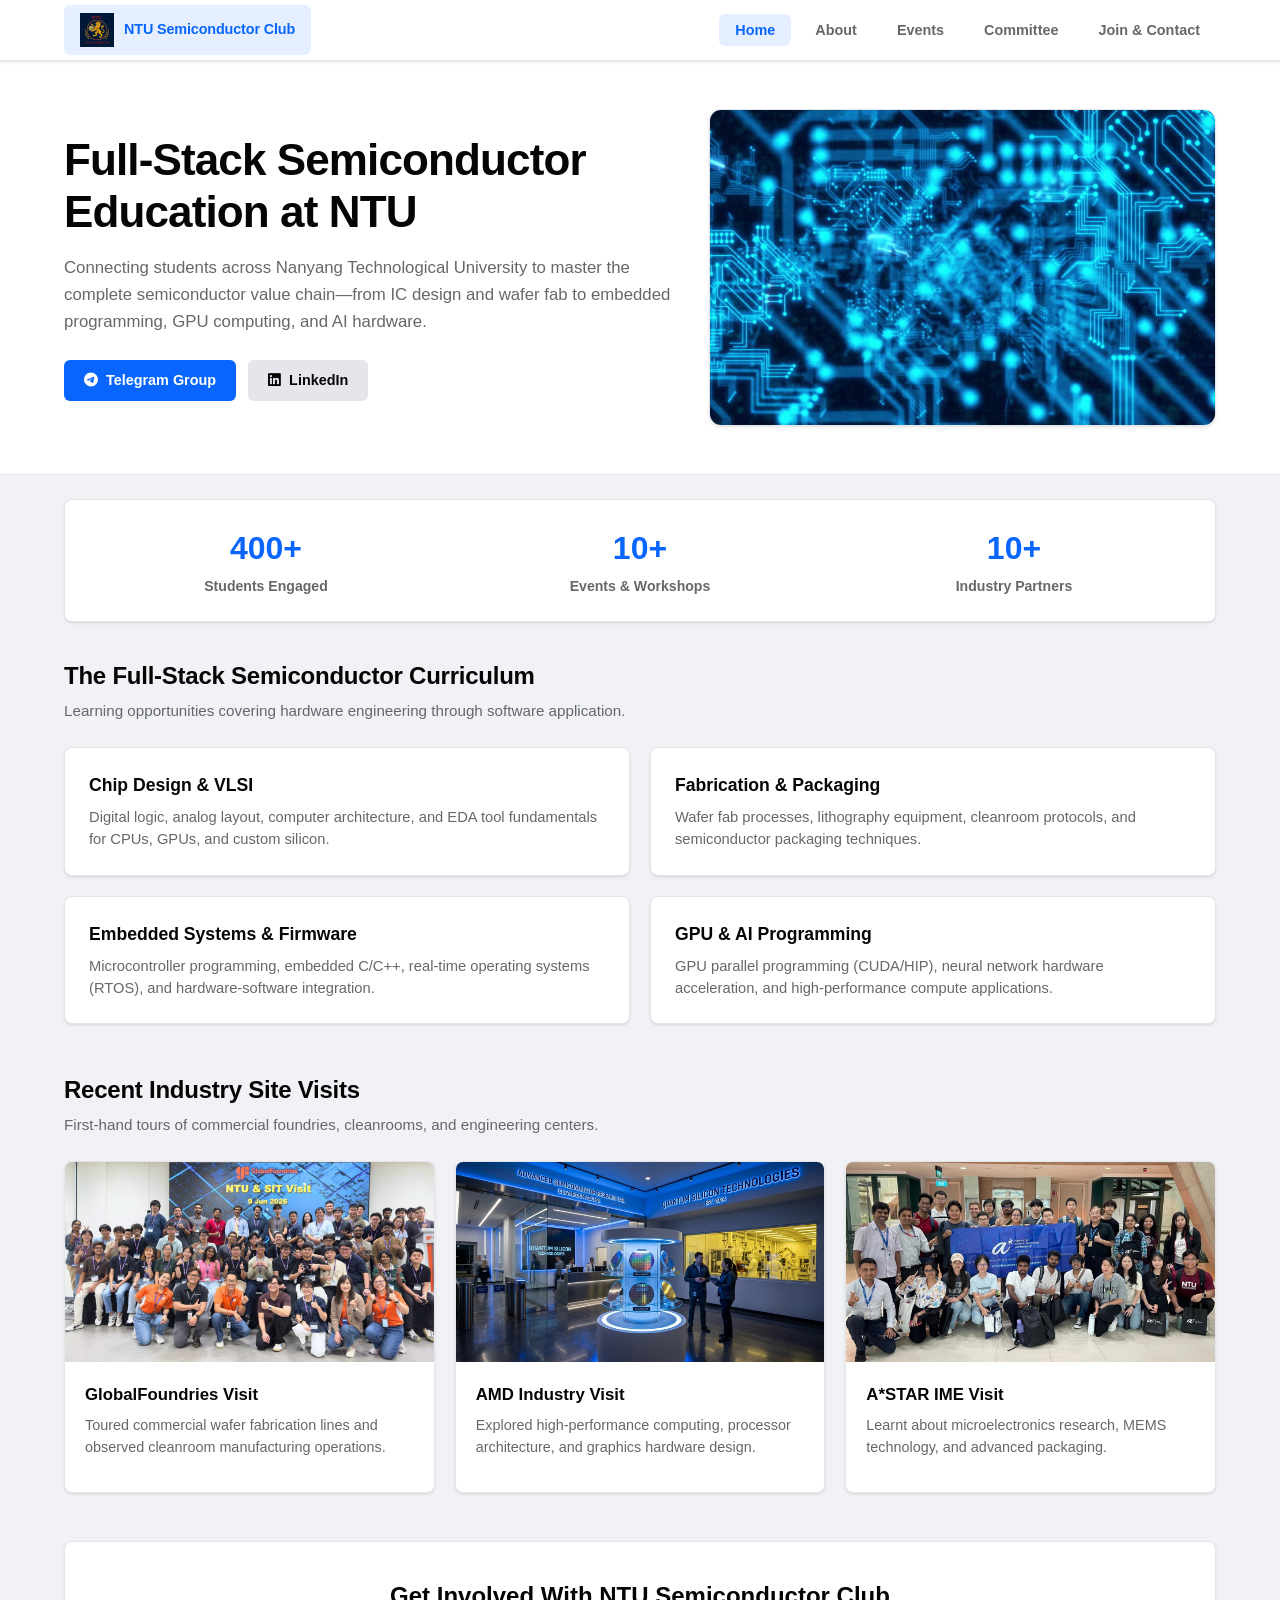
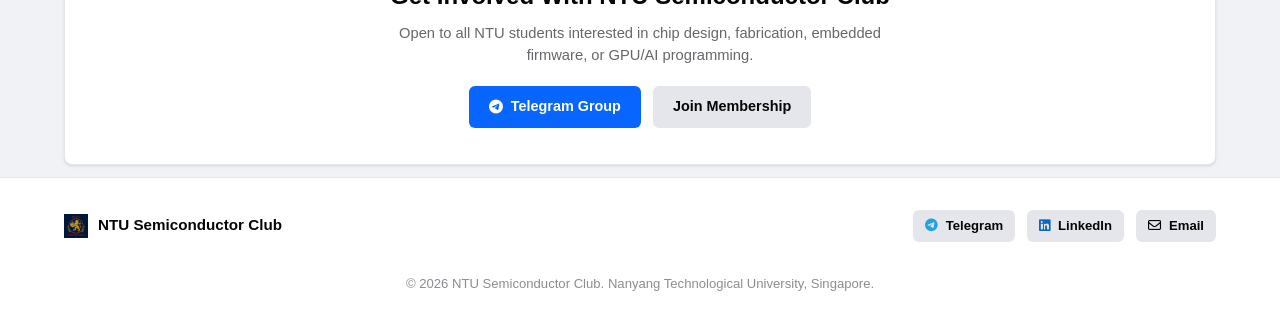
==== index.html @ a152a362 "Fix website layout: Full-width navigation bar, responsive grid containers, and mobile drawer toggle" ====
<!DOCTYPE html>
<html lang="en">
<head>
  <meta charset="utf-8">
  <meta name="viewport" content="width=device-width, initial-scale=1">
  <title>NTU Semiconductor Club</title>
  <meta name="description" content="Official student club at Nanyang Technological University (NTU) teaching full-stack semiconductors from IC design and fab to embedded, GPU, and AI programming.">
  
  <meta property="og:title" content="NTU Semiconductor Club">
  <meta property="og:description" content="Full-stack semiconductor education at NTU: Design, Fabrication, and Applications.">
  <meta property="og:image" content="images/hero.jpg">

  <!-- Favicon -->
  <link rel="icon" type="image/png" href="images/logo.png">

  <!-- Font Awesome Icons -->
  <link rel="stylesheet" href="https://cdnjs.cloudflare.com/ajax/libs/font-awesome/6.4.0/css/all.min.css">
  
  <!-- Stylesheet -->
  <link rel="stylesheet" href="assets/css/main.css">
</head>

<body>

  <div id="wrapper">

    <!-- Meta Header Bar -->
    <nav id="nav" role="navigation" aria-label="Main Navigation">
      <div class="nav-container">
        <a href="index.html" class="nav-brand">
          <img src="images/logo.png" alt="NTU Semiconductor Club Logo" class="nav-brand-img">
          <span>NTU Semiconductor Club</span>
        </a>

        <button class="mobile-toggle" aria-label="Toggle navigation menu">
          <i class="fas fa-bars"></i>
        </button>

        <ul>
          <li><a href="index.html" class="active">Home</a></li>
          <li><a href="about.html">About</a></li>
          <li><a href="events.html">Events</a></li>
          <li><a href="committee.html">Committee</a></li>
          <li><a href="join.html">Join & Contact</a></li>
        </ul>
      </div>
    </nav>

    <!-- Meta Hero Banner -->
    <header class="hero">
      <div class="hero-container">
        <div class="hero-content">
          <h1>Full-Stack Semiconductor Education at NTU</h1>
          <p>Connecting students across Nanyang Technological University to master the complete semiconductor value chain—from IC design and wafer fab to embedded programming, GPU computing, and AI hardware.</p>
          <div class="hero-actions">
            <a href="https://t.me/+Wsb5No5hvnxlMjRl" target="_blank" rel="noopener" class="btn"><i class="fa-brands fa-telegram"></i> Telegram Group</a>
            <a href="https://www.linkedin.com/company/ntu-semiconductor-club/" target="_blank" rel="noopener" class="btn btn-secondary"><i class="fa-brands fa-linkedin"></i> LinkedIn</a>
          </div>
        </div>
        <div class="hero-media">
          <img src="images/hero.jpg" alt="NTU Semiconductor Club Activity" loading="lazy">
        </div>
      </div>
    </header>

    <main>
      <!-- Stats Summary Row -->
      <div class="section" style="padding-top: 0; padding-bottom: 0;">
        <div class="stats-row">
          <div class="stat-item">
            <h3>400+</h3>
            <p>Students Engaged</p>
          </div>
          <div class="stat-item">
            <h3>10+</h3>
            <p>Events & Workshops</p>
          </div>
          <div class="stat-item">
            <h3>10+</h3>
            <p>Industry Partners</p>
          </div>
        </div>
      </div>

      <!-- Core Pillars -->
      <section class="section">
        <div class="section-header">
          <h2>The Full-Stack Semiconductor Curriculum</h2>
          <p>Learning opportunities covering hardware engineering through software application.</p>
        </div>

        <div class="grid">
          <div class="card">
            <h3>Chip Design & VLSI</h3>
            <p>Digital logic, analog layout, computer architecture, and EDA tool fundamentals for CPUs, GPUs, and custom silicon.</p>
          </div>

          <div class="card">
            <h3>Fabrication & Packaging</h3>
            <p>Wafer fab processes, lithography equipment, cleanroom protocols, and semiconductor packaging techniques.</p>
          </div>

          <div class="card">
            <h3>Embedded Systems & Firmware</h3>
            <p>Microcontroller programming, embedded C/C++, real-time operating systems (RTOS), and hardware-software integration.</p>
          </div>

          <div class="card">
            <h3>GPU & AI Programming</h3>
            <p>GPU parallel programming (CUDA/HIP), neural network hardware acceleration, and high-performance compute applications.</p>
          </div>
        </div>
      </section>

      <!-- Industrial Engagements -->
      <section class="section">
        <div class="section-header">
          <h2>Recent Industry Site Visits</h2>
          <p>First-hand tours of commercial foundries, cleanrooms, and engineering centers.</p>
        </div>

        <div class="grid-3">
          <div class="event-card">
            <div class="event-card-img-wrapper">
              <img src="images/globalfoundries.jpg" alt="GlobalFoundries Visit" loading="lazy">
            </div>
            <div class="event-card-body">
              <h3>GlobalFoundries Visit</h3>
              <p>Toured commercial wafer fabrication lines and observed cleanroom manufacturing operations.</p>
            </div>
          </div>

          <div class="event-card">
            <div class="event-card-img-wrapper">
              <img src="images/amd.jpg" alt="AMD Industry Visit" loading="lazy">
            </div>
            <div class="event-card-body">
              <h3>AMD Industry Visit</h3>
              <p>Explored high-performance computing, processor architecture, and graphics hardware design.</p>
            </div>
          </div>

          <div class="event-card">
            <div class="event-card-img-wrapper">
              <img src="images/ime.jpg" alt="A*STAR IME Visit" loading="lazy">
            </div>
            <div class="event-card-body">
              <h3>A*STAR IME Visit</h3>
              <p>Learnt about microelectronics research, MEMS technology, and advanced packaging.</p>
            </div>
          </div>
        </div>
      </section>

      <!-- Join CTA Card -->
      <section class="section">
        <div class="card" style="text-align: center; padding: 36px 24px;">
          <h2 style="font-size: 1.5rem; margin-top: 0; margin-bottom: 8px;">Get Involved With NTU Semiconductor Club</h2>
          <p style="color: var(--meta-text-secondary); max-width: 540px; margin: 0 auto 20px auto;">Open to all NTU students interested in chip design, fabrication, embedded firmware, or GPU/AI programming.</p>
          <div style="display: flex; gap: 12px; justify-content: center; flex-wrap: wrap;">
            <a href="https://t.me/+Wsb5No5hvnxlMjRl" target="_blank" rel="noopener" class="btn"><i class="fa-brands fa-telegram"></i> Telegram Group</a>
            <a href="join.html" class="btn btn-secondary">Join Membership</a>
          </div>
        </div>
      </section>
    </main>

    <!-- Meta Footer -->
    <footer>
      <div class="footer-container">
        <div class="footer-brand">
          <img src="images/logo.png" alt="NTU Semiconductor Club Logo" style="height: 24px; width: auto;">
          <span>NTU Semiconductor Club</span>
        </div>
        <div class="footer-links">
          <a href="https://t.me/+Wsb5No5hvnxlMjRl" target="_blank" rel="noopener" class="btn btn-secondary" style="padding: 6px 12px; font-size: 0.82rem;"><i class="fa-brands fa-telegram" style="color: #24A1DE;"></i> Telegram</a>
          <a href="https://www.linkedin.com/company/ntu-semiconductor-club/" target="_blank" rel="noopener" class="btn btn-secondary" style="padding: 6px 12px; font-size: 0.82rem;"><i class="fa-brands fa-linkedin" style="color: #0A66C2;"></i> LinkedIn</a>
          <a href="mailto:ntu.semiconductor.club@ntu.edu.sg" class="btn btn-secondary" style="padding: 6px 12px; font-size: 0.82rem;"><i class="fa-regular fa-envelope"></i> Email</a>
        </div>
        <div class="footer-copy">
          &copy; 2026 NTU Semiconductor Club. Nanyang Technological University, Singapore.
        </div>
      </div>
    </footer>

  </div>

  <script src="assets/js/main.js"></script>
</body>
</html>
---- assets/css/main.css ----
/* Meta / Facebook Design System (Clean Responsive Layout) */
:root {
  --meta-blue: #0866ff;
  --meta-blue-hover: #0052cc;
  --meta-bg: #f0f2f5;
  --meta-surface: #ffffff;
  --meta-surface-subtle: #f7f8fa;
  --meta-text-primary: #050505;
  --meta-text-secondary: #65676b;
  --meta-text-muted: #8a8d91;
  --meta-border: #e4e6eb;
  --meta-divider: #ced0d4;
  
  --meta-shadow: 0 1px 2px rgba(0, 0, 0, 0.08), 0 2px 4px rgba(0, 0, 0, 0.04);
  --meta-shadow-hover: 0 4px 12px rgba(0, 0, 0, 0.12);
  
  --meta-radius-sm: 6px;
  --meta-radius-md: 8px;
  --meta-radius-lg: 12px;
  
  --font-system: -apple-system, BlinkMacSystemFont, "Segoe UI", Roboto, Helvetica, Arial, sans-serif;
}

/* Dark Mode Support */
@media (prefers-color-scheme: dark) {
  :root {
    --meta-bg: #18191a;
    --meta-surface: #242526;
    --meta-surface-subtle: #18191a;
    --meta-text-primary: #e4e6eb;
    --meta-text-secondary: #b0b3b8;
    --meta-text-muted: #8a8d91;
    --meta-border: #393a3b;
    --meta-divider: #3e4042;
    --meta-shadow: 0 1px 2px rgba(0, 0, 0, 0.3);
    --meta-shadow-hover: 0 4px 16px rgba(0, 0, 0, 0.4);
  }
}

*, *::before, *::after {
  box-sizing: border-box;
}

html {
  scroll-behavior: smooth;
}

body {
  margin: 0;
  padding: 0;
  background-color: var(--meta-bg);
  color: var(--meta-text-primary);
  font-family: var(--font-system);
  line-height: 1.5;
  -webkit-font-smoothing: antialiased;
}

a {
  text-decoration: none;
  color: inherit;
  transition: opacity 0.15s ease;
}

img {
  max-width: 100%;
  height: auto;
  display: block;
}

#wrapper {
  width: 100%;
  min-height: 100vh;
  display: flex;
  flex-direction: column;
  background: var(--meta-bg);
}

/* ==================== NAVIGATION BAR (FULL WIDTH) ==================== */
#nav {
  position: sticky;
  top: 0;
  z-index: 1000;
  background: var(--meta-surface);
  border-bottom: 1px solid var(--meta-border);
  box-shadow: var(--meta-shadow);
  width: 100%;
}

.nav-container {
  max-width: 1200px;
  margin: 0 auto;
  height: 60px;
  display: flex;
  align-items: center;
  justify-content: space-between;
  padding: 0 24px;
}

.nav-brand {
  display: flex;
  align-items: center;
  gap: 10px;
  font-weight: 700;
  font-size: 1.1rem;
  color: var(--meta-text-primary);
  letter-spacing: -0.01em;
}

.nav-brand-img {
  height: 34px;
  width: auto;
  object-fit: contain;
}

#nav ul {
  display: flex;
  gap: 8px;
  list-style: none;
  margin: 0;
  padding: 0;
  align-items: center;
}

#nav a {
  font-weight: 600;
  font-size: 0.9rem;
  color: var(--meta-text-secondary);
  padding: 8px 16px;
  border-radius: var(--meta-radius-sm);
  transition: background 0.15s ease, color 0.15s ease;
}

#nav a:hover {
  background: rgba(0, 0, 0, 0.05);
  color: var(--meta-text-primary);
}

@media (prefers-color-scheme: dark) {
  #nav a:hover {
    background: rgba(255, 255, 255, 0.08);
  }
}

#nav a.active {
  color: var(--meta-blue);
  background: rgba(8, 102, 255, 0.1);
}

.mobile-toggle {
  display: none;
  background: transparent;
  border: none;
  color: var(--meta-text-primary);
  font-size: 1.3rem;
  cursor: pointer;
  padding: 6px;
  border-radius: var(--meta-radius-sm);
}

/* ==================== BUTTONS ==================== */
.btn {
  display: inline-flex;
  align-items: center;
  justify-content: center;
  gap: 8px;
  padding: 10px 20px;
  border-radius: var(--meta-radius-sm);
  background: var(--meta-blue);
  color: #ffffff !important;
  font-weight: 600;
  font-size: 0.9rem;
  border: none;
  cursor: pointer;
  transition: background 0.15s ease, transform 0.1s ease;
}

.btn:hover {
  background: var(--meta-blue-hover);
}

.btn:active {
  transform: scale(0.98);
}

.btn-secondary {
  background: var(--meta-border);
  color: var(--meta-text-primary) !important;
}

.btn-secondary:hover {
  filter: brightness(0.95);
}

/* ==================== HERO / HEADER BANNER (FULL WIDTH) ==================== */
header.hero {
  background: var(--meta-surface);
  border-bottom: 1px solid var(--meta-border);
  padding: 48px 0;
  width: 100%;
}

.hero-container {
  max-width: 1200px;
  margin: 0 auto;
  padding: 0 24px;
  display: grid;
  grid-template-columns: 1.2fr 1fr;
  gap: 36px;
  align-items: center;
}

.hero-content h1 {
  font-size: clamp(2rem, 3.5vw, 2.75rem);
  font-weight: 800;
  letter-spacing: -0.02em;
  line-height: 1.2;
  margin: 0 0 16px 0;
  color: var(--meta-text-primary);
}

.hero-content p {
  font-size: 1.05rem;
  color: var(--meta-text-secondary);
  margin: 0 0 24px 0;
  line-height: 1.6;
}

.hero-actions {
  display: flex;
  gap: 12px;
  flex-wrap: wrap;
}

.hero-media img {
  border-radius: var(--meta-radius-lg);
  box-shadow: var(--meta-shadow);
  border: 1px solid var(--meta-border);
  object-fit: cover;
  width: 100%;
  aspect-ratio: 16 / 10;
  max-height: 340px;
}

/* ==================== SECTION CONTAINER ==================== */
.section {
  max-width: 1200px;
  width: 100%;
  margin: 0 auto;
  padding: 36px 24px 12px 24px;
}

.section-header {
  margin-bottom: 24px;
}

.section-header h2 {
  font-size: 1.5rem;
  font-weight: 700;
  letter-spacing: -0.01em;
  margin: 0 0 6px 0;
  color: var(--meta-text-primary);
}

.section-header p {
  color: var(--meta-text-secondary);
  font-size: 0.95rem;
  margin: 0;
}

/* ==================== RESPONSIVE GRIDS ==================== */
.grid {
  display: grid;
  grid-template-columns: repeat(2, 1fr);
  gap: 20px;
}

.grid-3 {
  display: grid;
  grid-template-columns: repeat(3, 1fr);
  gap: 20px;
}

.grid-4 {
  display: grid;
  grid-template-columns: repeat(4, 1fr);
  gap: 20px;
}

.card {
  background: var(--meta-surface);
  border-radius: var(--meta-radius-md);
  padding: 24px;
  border: 1px solid var(--meta-border);
  box-shadow: var(--meta-shadow);
  transition: box-shadow 0.2s ease, transform 0.2s ease;
}

.card:hover {
  box-shadow: var(--meta-shadow-hover);
}

.card h3 {
  margin-top: 0;
  margin-bottom: 8px;
  font-size: 1.1rem;
  font-weight: 700;
  color: var(--meta-text-primary);
}

.card p {
  color: var(--meta-text-secondary);
  margin: 0;
  font-size: 0.92rem;
  line-height: 1.5;
}

/* ==================== EVENT CARDS ==================== */
.event-card {
  background: var(--meta-surface);
  border-radius: var(--meta-radius-md);
  border: 1px solid var(--meta-border);
  box-shadow: var(--meta-shadow);
  overflow: hidden;
  display: flex;
  flex-direction: column;
  transition: box-shadow 0.2s ease;
}

.event-card:hover {
  box-shadow: var(--meta-shadow-hover);
}

.event-card-img-wrapper {
  height: 200px;
  overflow: hidden;
  background: var(--meta-surface-subtle);
}

.event-card img {
  width: 100%;
  height: 100%;
  object-fit: cover;
}

.event-card-body {
  padding: 20px;
  display: flex;
  flex-direction: column;
  flex-grow: 1;
}

.event-card h3 {
  margin-top: 0;
  margin-bottom: 8px;
  font-size: 1.05rem;
  font-weight: 700;
  color: var(--meta-text-primary);
}

.event-card p {
  color: var(--meta-text-secondary);
  font-size: 0.9rem;
  margin: 0 0 14px 0;
  line-height: 1.5;
  flex-grow: 1;
}

/* ==================== COMMITTEE / PERSON CARDS ==================== */
.person-card {
  background: var(--meta-surface);
  border-radius: var(--meta-radius-md);
  border: 1px solid var(--meta-border);
  box-shadow: var(--meta-shadow);
  overflow: hidden;
  text-align: center;
  padding-bottom: 24px;
}

.person-card-banner {
  height: 75px;
  background: linear-gradient(135deg, var(--meta-blue) 0%, #0052cc 100%);
}

.person-avatar {
  width: 90px;
  height: 90px;
  border-radius: 50%;
  object-fit: cover;
  margin: -45px auto 12px auto;
  border: 4px solid var(--meta-surface);
  background: var(--meta-surface);
  box-shadow: var(--meta-shadow);
}

.person-card h3 {
  margin: 0 0 2px 0;
  font-size: 1.1rem;
  font-weight: 700;
  color: var(--meta-text-primary);
}

.person-card strong {
  display: block;
  color: var(--meta-blue);
  font-size: 0.85rem;
  font-weight: 600;
  margin-bottom: 10px;
}

.person-card p {
  color: var(--meta-text-secondary);
  font-size: 0.88rem;
  padding: 0 16px;
  margin: 0;
  line-height: 1.45;
}

/* ==================== STATS ROW ==================== */
.stats-row {
  display: grid;
  grid-template-columns: repeat(3, 1fr);
  gap: 20px;
  background: var(--meta-surface);
  border-radius: var(--meta-radius-md);
  border: 1px solid var(--meta-border);
  padding: 24px;
  box-shadow: var(--meta-shadow);
  margin-top: 24px;
}

.stat-item {
  text-align: center;
}

.stat-item h3 {
  margin: 0;
  font-size: 2rem;
  font-weight: 800;
  color: var(--meta-blue);
}

.stat-item p {
  margin: 4px 0 0 0;
  font-size: 0.88rem;
  color: var(--meta-text-secondary);
  font-weight: 600;
}

/* ==================== FOOTER (FULL WIDTH) ==================== */
footer {
  background: var(--meta-surface);
  border-top: 1px solid var(--meta-border);
  padding: 32px 0;
  margin-top: auto;
  width: 100%;
}

.footer-container {
  max-width: 1200px;
  margin: 0 auto;
  padding: 0 24px;
  display: flex;
  align-items: center;
  justify-content: space-between;
  flex-wrap: wrap;
  gap: 16px;
}

.footer-brand {
  display: flex;
  align-items: center;
  gap: 10px;
  font-weight: 700;
  font-size: 0.95rem;
  color: var(--meta-text-primary);
}

.footer-links {
  display: flex;
  gap: 12px;
  align-items: center;
}

.footer-copy {
  font-size: 0.82rem;
  color: var(--meta-text-muted);
  width: 100%;
  margin-top: 16px;
  text-align: center;
}

/* ==================== MOBILE RESPONSIVE RULES ==================== */
@media (max-width: 900px) {
  .grid-3, .grid-4 {
    grid-template-columns: repeat(2, 1fr);
  }
}

@media (max-width: 768px) {
  .hero-container {
    grid-template-columns: 1fr;
    gap: 24px;
  }
  .grid, .grid-3, .grid-4, .stats-row {
    grid-template-columns: 1fr;
  }
  
  .mobile-toggle {
    display: block;
  }

  #nav ul {
    display: none;
    position: absolute;
    top: 60px;
    left: 0;
    width: 100%;
    background: var(--meta-surface);
    border-bottom: 1px solid var(--meta-border);
    flex-direction: column;
    padding: 12px 24px;
    box-shadow: var(--meta-shadow-hover);
  }

  #nav ul.show {
    display: flex;
  }

  #nav ul li {
    width: 100%;
  }

  #nav a {
    display: block;
    width: 100%;
    padding: 10px 16px;
  }

  .footer-container {
    flex-direction: column;
    text-align: center;
  }
}
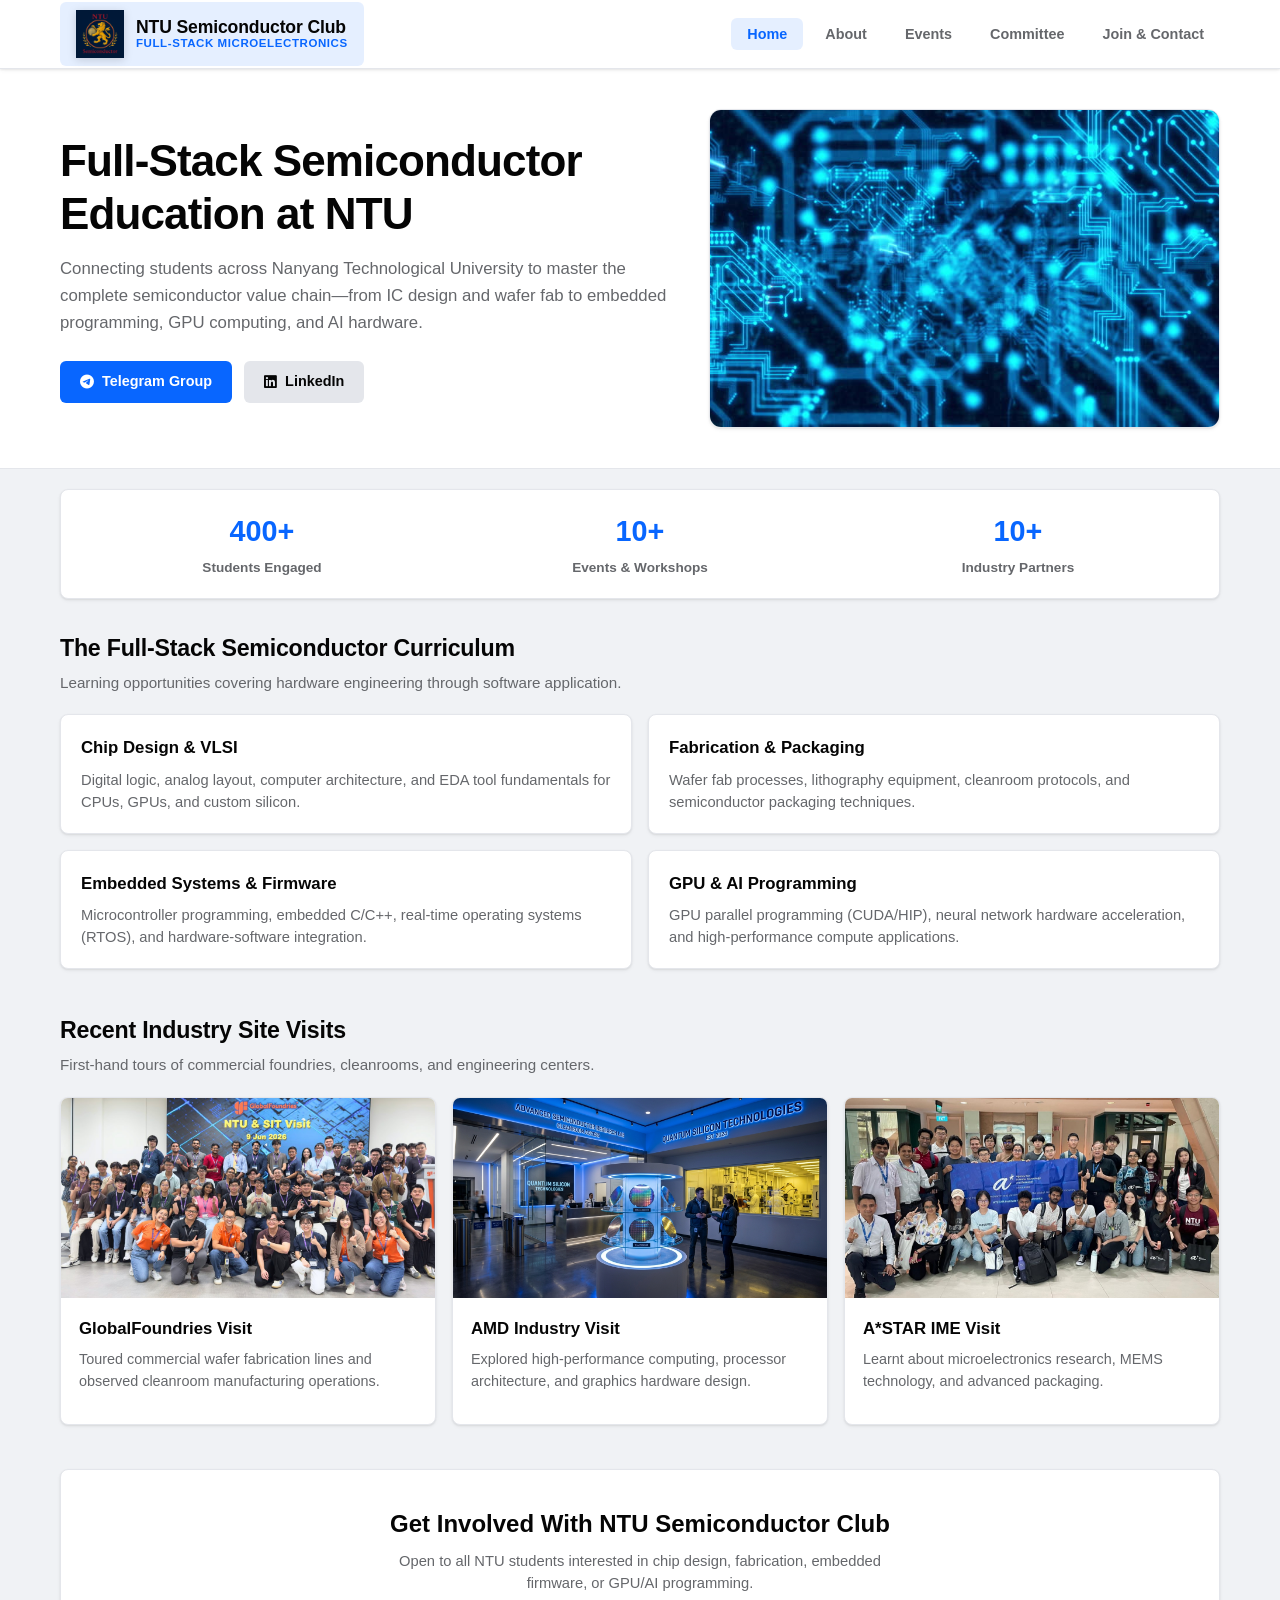
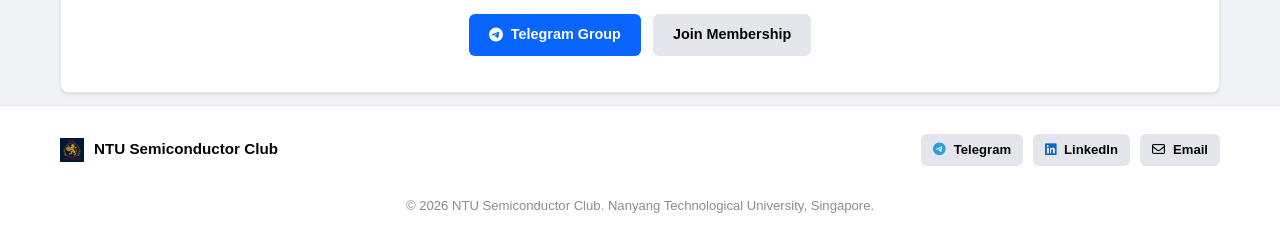
==== commit 4fcfd854: "Enhance mobile device UX and feature prominent lion club logo with brand title badge" ====
--- a/index.html
+++ b/index.html
@@ -29,7 +29,10 @@
       <div class="nav-container">
         <a href="index.html" class="nav-brand">
           <img src="images/logo.png" alt="NTU Semiconductor Club Logo" class="nav-brand-img">
-          <span>NTU Semiconductor Club</span>
+          <div class="nav-brand-text">
+            <span class="nav-brand-title">NTU Semiconductor Club</span>
+            <span class="nav-brand-sub">Full-Stack Microelectronics</span>
+          </div>
         </a>
 
         <button class="mobile-toggle" aria-label="Toggle navigation menu">
--- a/assets/css/main.css
+++ b/assets/css/main.css
@@ -1,4 +1,4 @@
-/* Meta / Facebook Design System (Clean Responsive Layout) */
+/* Meta / Facebook Design System (Mobile-Optimized & Prominent Logo) */
 :root {
   --meta-blue: #0866ff;
   --meta-blue-hover: #0052cc;
@@ -75,7 +75,7 @@
   background: var(--meta-bg);
 }
 
-/* ==================== NAVIGATION BAR (FULL WIDTH) ==================== */
+/* ==================== NAVIGATION BAR & PROMINENT LOGO ==================== */
 #nav {
   position: sticky;
   top: 0;
@@ -89,32 +89,59 @@
 .nav-container {
   max-width: 1200px;
   margin: 0 auto;
-  height: 60px;
+  height: 68px;
   display: flex;
   align-items: center;
   justify-content: space-between;
-  padding: 0 24px;
+  padding: 0 20px;
 }
 
 .nav-brand {
   display: flex;
   align-items: center;
-  gap: 10px;
-  font-weight: 700;
-  font-size: 1.1rem;
+  gap: 12px;
+  font-weight: 800;
+  font-size: 1.15rem;
   color: var(--meta-text-primary);
   letter-spacing: -0.01em;
 }
 
+/* Prominent Club Logo */
 .nav-brand-img {
-  height: 34px;
+  height: 48px;
   width: auto;
   object-fit: contain;
+  filter: drop-shadow(0 2px 4px rgba(0, 0, 0, 0.15));
+  transition: transform 0.2s ease;
+}
+
+.nav-brand:hover .nav-brand-img {
+  transform: scale(1.04);
+}
+
+.nav-brand-text {
+  display: flex;
+  flex-direction: column;
+  line-height: 1.15;
+}
+
+.nav-brand-title {
+  font-size: 1.1rem;
+  font-weight: 800;
+  color: var(--meta-text-primary);
+}
+
+.nav-brand-sub {
+  font-size: 0.72rem;
+  font-weight: 600;
+  color: var(--meta-blue);
+  text-transform: uppercase;
+  letter-spacing: 0.05em;
 }
 
 #nav ul {
   display: flex;
-  gap: 8px;
+  gap: 6px;
   list-style: none;
   margin: 0;
   padding: 0;
@@ -148,13 +175,18 @@
 
 .mobile-toggle {
   display: none;
-  background: transparent;
-  border: none;
+  background: var(--meta-surface-subtle);
+  border: 1px solid var(--meta-border);
   color: var(--meta-text-primary);
   font-size: 1.3rem;
   cursor: pointer;
-  padding: 6px;
+  padding: 8px 12px;
   border-radius: var(--meta-radius-sm);
+  transition: background 0.15s ease;
+}
+
+.mobile-toggle:hover {
+  background: var(--meta-border);
 }
 
 /* ==================== BUTTONS ==================== */
@@ -191,26 +223,51 @@
   filter: brightness(0.95);
 }
 
-/* ==================== HERO / HEADER BANNER (FULL WIDTH) ==================== */
+/* ==================== HERO BANNER ==================== */
 header.hero {
   background: var(--meta-surface);
   border-bottom: 1px solid var(--meta-border);
-  padding: 48px 0;
+  padding: 40px 0;
   width: 100%;
 }
 
 .hero-container {
   max-width: 1200px;
   margin: 0 auto;
-  padding: 0 24px;
+  padding: 0 20px;
+  display: flex;
+  flex-direction: column;
+}
+
+.hero-container:has(.hero-media) {
   display: grid;
   grid-template-columns: 1.2fr 1fr;
   gap: 36px;
   align-items: center;
 }
 
+.hero-badge {
+  display: inline-flex;
+  align-items: center;
+  gap: 8px;
+  background: rgba(8, 102, 255, 0.08);
+  border: 1px solid rgba(8, 102, 255, 0.2);
+  color: var(--meta-blue);
+  font-weight: 700;
+  font-size: 0.8rem;
+  padding: 4px 12px;
+  border-radius: 9999px;
+  margin-bottom: 16px;
+  width: fit-content;
+}
+
+.hero-badge-logo {
+  height: 18px;
+  width: auto;
+}
+
 .hero-content h1 {
-  font-size: clamp(2rem, 3.5vw, 2.75rem);
+  font-size: clamp(1.8rem, 3.5vw, 2.75rem);
   font-weight: 800;
   letter-spacing: -0.02em;
   line-height: 1.2;
@@ -223,6 +280,7 @@
   color: var(--meta-text-secondary);
   margin: 0 0 24px 0;
   line-height: 1.6;
+  max-width: 800px;
 }
 
 .hero-actions {
@@ -246,15 +304,15 @@
   max-width: 1200px;
   width: 100%;
   margin: 0 auto;
-  padding: 36px 24px 12px 24px;
+  padding: 32px 20px 12px 20px;
 }
 
 .section-header {
-  margin-bottom: 24px;
+  margin-bottom: 20px;
 }
 
 .section-header h2 {
-  font-size: 1.5rem;
+  font-size: 1.45rem;
   font-weight: 700;
   letter-spacing: -0.01em;
   margin: 0 0 6px 0;
@@ -267,32 +325,34 @@
   margin: 0;
 }
 
-/* ==================== RESPONSIVE GRIDS ==================== */
+/* ==================== GRIDS ==================== */
 .grid {
   display: grid;
   grid-template-columns: repeat(2, 1fr);
-  gap: 20px;
+  gap: 16px;
 }
 
 .grid-3 {
   display: grid;
   grid-template-columns: repeat(3, 1fr);
-  gap: 20px;
+  gap: 16px;
 }
 
 .grid-4 {
   display: grid;
   grid-template-columns: repeat(4, 1fr);
-  gap: 20px;
+  gap: 16px;
 }
 
 .card {
   background: var(--meta-surface);
   border-radius: var(--meta-radius-md);
-  padding: 24px;
+  padding: 20px;
   border: 1px solid var(--meta-border);
   box-shadow: var(--meta-shadow);
   transition: box-shadow 0.2s ease, transform 0.2s ease;
+  display: flex;
+  flex-direction: column;
 }
 
 .card:hover {
@@ -302,7 +362,7 @@
 .card h3 {
   margin-top: 0;
   margin-bottom: 8px;
-  font-size: 1.1rem;
+  font-size: 1.05rem;
   font-weight: 700;
   color: var(--meta-text-primary);
 }
@@ -343,7 +403,7 @@
 }
 
 .event-card-body {
-  padding: 20px;
+  padding: 18px;
   display: flex;
   flex-direction: column;
   flex-grow: 1;
@@ -373,7 +433,7 @@
   box-shadow: var(--meta-shadow);
   overflow: hidden;
   text-align: center;
-  padding-bottom: 24px;
+  padding-bottom: 20px;
 }
 
 .person-card-banner {
@@ -419,13 +479,13 @@
 .stats-row {
   display: grid;
   grid-template-columns: repeat(3, 1fr);
-  gap: 20px;
+  gap: 16px;
   background: var(--meta-surface);
   border-radius: var(--meta-radius-md);
   border: 1px solid var(--meta-border);
-  padding: 24px;
+  padding: 20px;
   box-shadow: var(--meta-shadow);
-  margin-top: 24px;
+  margin-top: 20px;
 }
 
 .stat-item {
@@ -434,23 +494,23 @@
 
 .stat-item h3 {
   margin: 0;
-  font-size: 2rem;
+  font-size: 1.8rem;
   font-weight: 800;
   color: var(--meta-blue);
 }
 
 .stat-item p {
   margin: 4px 0 0 0;
-  font-size: 0.88rem;
+  font-size: 0.85rem;
   color: var(--meta-text-secondary);
   font-weight: 600;
 }
 
-/* ==================== FOOTER (FULL WIDTH) ==================== */
+/* ==================== FOOTER ==================== */
 footer {
   background: var(--meta-surface);
   border-top: 1px solid var(--meta-border);
-  padding: 32px 0;
+  padding: 28px 0;
   margin-top: auto;
   width: 100%;
 }
@@ -458,7 +518,7 @@
 .footer-container {
   max-width: 1200px;
   margin: 0 auto;
-  padding: 0 24px;
+  padding: 0 20px;
   display: flex;
   align-items: center;
   justify-content: space-between;
@@ -475,9 +535,14 @@
   color: var(--meta-text-primary);
 }
 
+.footer-brand-img {
+  height: 32px;
+  width: auto;
+}
+
 .footer-links {
   display: flex;
-  gap: 12px;
+  gap: 10px;
   align-items: center;
 }
 
@@ -485,26 +550,69 @@
   font-size: 0.82rem;
   color: var(--meta-text-muted);
   width: 100%;
-  margin-top: 16px;
+  margin-top: 14px;
   text-align: center;
 }
 
-/* ==================== MOBILE RESPONSIVE RULES ==================== */
+/* ==================== MOBILE & TABLET UX OPTIMIZATION ==================== */
 @media (max-width: 900px) {
+  .hero-container:has(.hero-media) {
+    grid-template-columns: 1fr;
+    gap: 20px;
+  }
   .grid-3, .grid-4 {
     grid-template-columns: repeat(2, 1fr);
   }
 }
 
-@media (max-width: 768px) {
+@media (max-width: 640px) {
+  .nav-container {
+    height: 60px;
+    padding: 0 16px;
+  }
+  
+  .nav-brand-img {
+    height: 38px;
+  }
+  
+  .nav-brand-title {
+    font-size: 0.98rem;
+  }
+  
+  .nav-brand-sub {
+    font-size: 0.65rem;
+  }
+
+  header.hero {
+    padding: 28px 0;
+  }
+
   .hero-container {
-    grid-template-columns: 1fr;
-    gap: 24px;
-  }
+    padding: 0 16px;
+  }
+
+  .hero-actions {
+    flex-direction: column;
+    width: 100%;
+  }
+
+  .hero-actions .btn {
+    width: 100%;
+  }
+
+  .section {
+    padding: 24px 16px 8px 16px;
+  }
+
   .grid, .grid-3, .grid-4, .stats-row {
     grid-template-columns: 1fr;
-  }
-  
+    gap: 14px;
+  }
+
+  .event-card-img-wrapper {
+    height: 160px;
+  }
+
   .mobile-toggle {
     display: block;
   }
@@ -518,8 +626,8 @@
     background: var(--meta-surface);
     border-bottom: 1px solid var(--meta-border);
     flex-direction: column;
-    padding: 12px 24px;
-    box-shadow: var(--meta-shadow-hover);
+    padding: 12px 16px;
+    box-shadow: 0 8px 24px rgba(0, 0, 0, 0.15);
   }
 
   #nav ul.show {
@@ -533,11 +641,21 @@
   #nav a {
     display: block;
     width: 100%;
-    padding: 10px 16px;
+    padding: 12px 16px;
+    font-size: 0.95rem;
+    border-radius: var(--meta-radius-sm);
   }
 
   .footer-container {
     flex-direction: column;
     text-align: center;
+    gap: 14px;
+    padding: 0 16px;
+  }
+
+  .footer-links {
+    width: 100%;
+    justify-content: center;
+    flex-wrap: wrap;
   }
 }
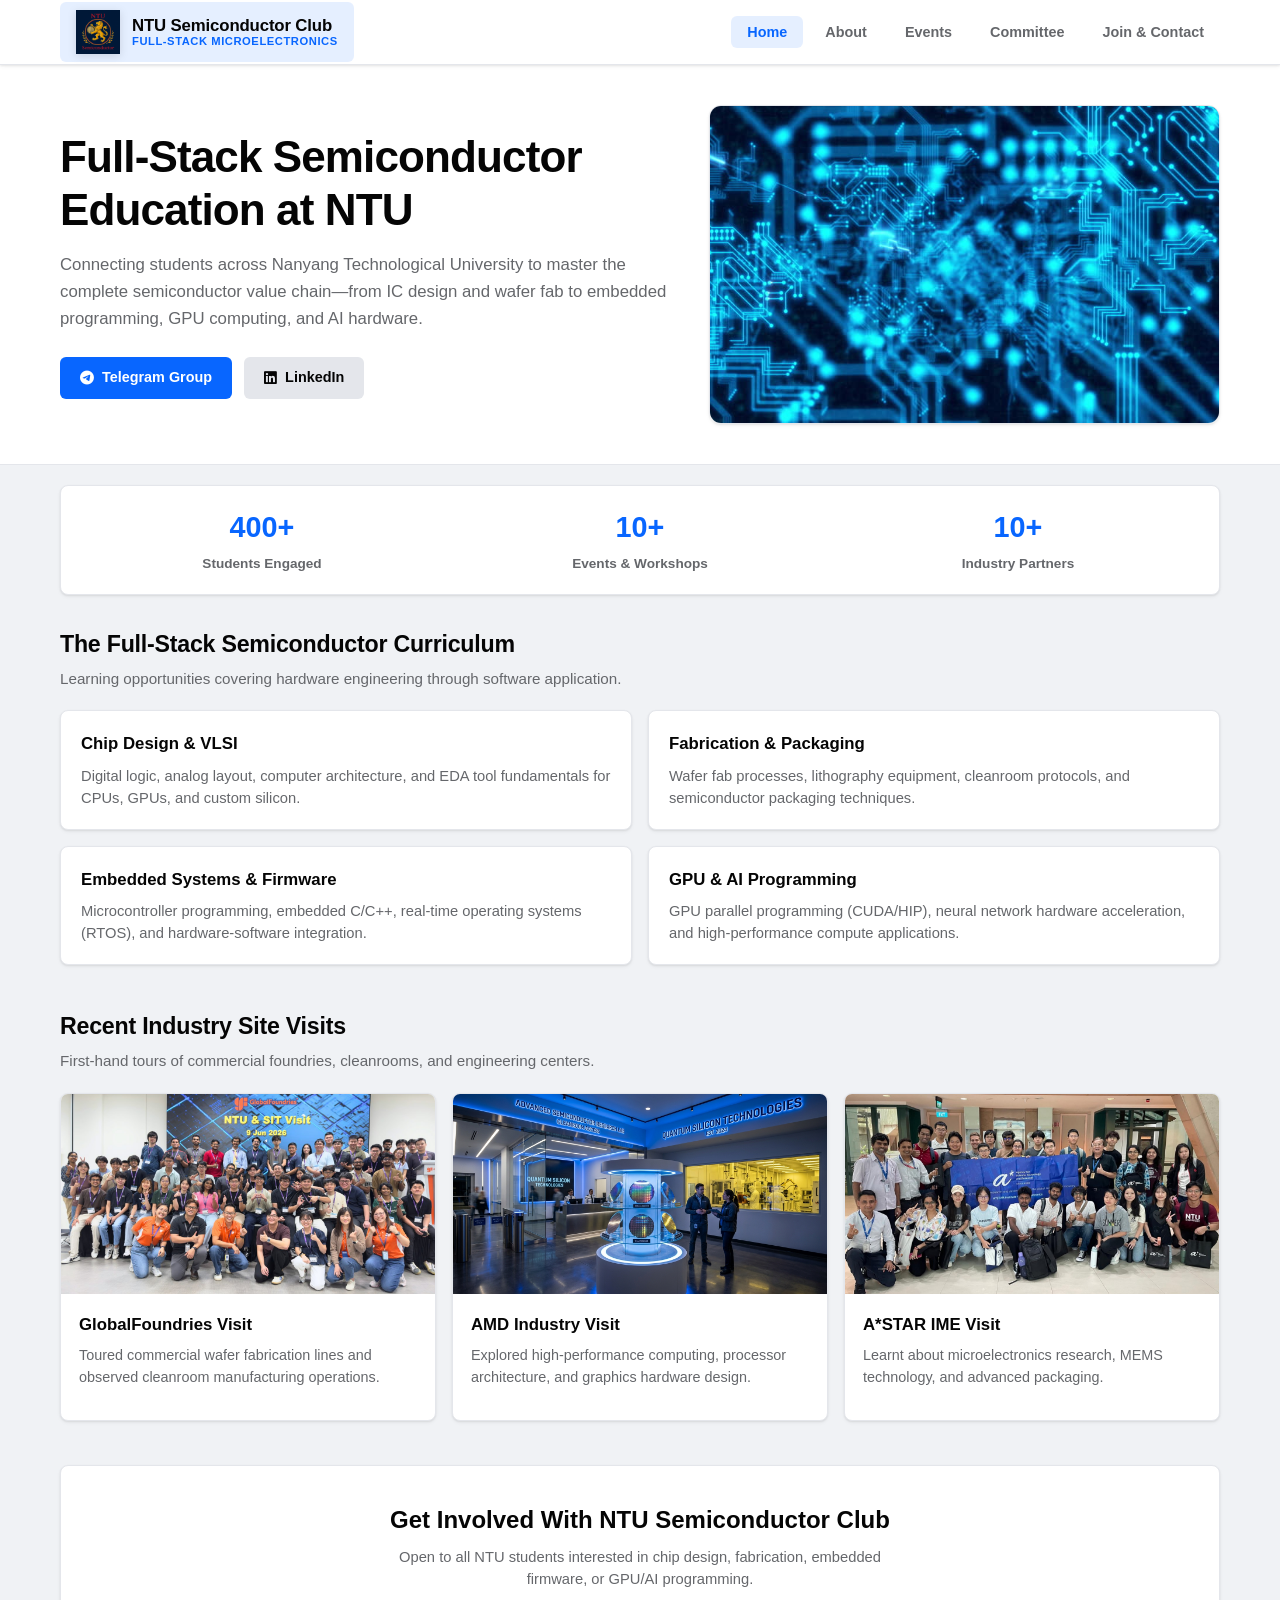
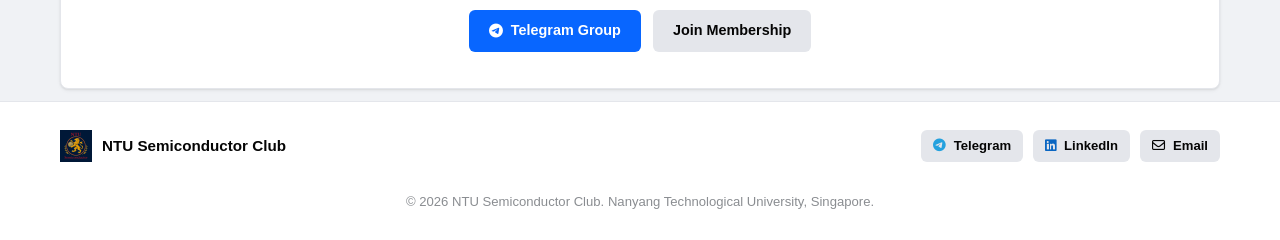
==== commit 350a0883: "Comprehensive audit: Clean up footer brand image classes and verify 100% structural consistency acro" ====
--- a/index.html
+++ b/index.html
@@ -172,7 +172,7 @@
     <footer>
       <div class="footer-container">
         <div class="footer-brand">
-          <img src="images/logo.png" alt="NTU Semiconductor Club Logo" style="height: 24px; width: auto;">
+          <img src="images/logo.png" alt="NTU Semiconductor Club Logo" class="footer-brand-img">
           <span>NTU Semiconductor Club</span>
         </div>
         <div class="footer-links">
--- a/assets/css/main.css
+++ b/assets/css/main.css
@@ -1,4 +1,4 @@
-/* Meta / Facebook Design System (Mobile-Optimized & Prominent Logo) */
+/* Meta / Facebook Design System (100% Stable Header & Responsive Layout) */
 :root {
   --meta-blue: #0866ff;
   --meta-blue-hover: #0052cc;
@@ -75,7 +75,7 @@
   background: var(--meta-bg);
 }
 
-/* ==================== NAVIGATION BAR & PROMINENT LOGO ==================== */
+/* ==================== NAVIGATION BAR (STABLE FULL WIDTH) ==================== */
 #nav {
   position: sticky;
   top: 0;
@@ -89,7 +89,7 @@
 .nav-container {
   max-width: 1200px;
   margin: 0 auto;
-  height: 68px;
+  height: 64px;
   display: flex;
   align-items: center;
   justify-content: space-between;
@@ -104,14 +104,15 @@
   font-size: 1.15rem;
   color: var(--meta-text-primary);
   letter-spacing: -0.01em;
+  white-space: nowrap;
 }
 
 /* Prominent Club Logo */
 .nav-brand-img {
-  height: 48px;
+  height: 44px;
   width: auto;
   object-fit: contain;
-  filter: drop-shadow(0 2px 4px rgba(0, 0, 0, 0.15));
+  filter: drop-shadow(0 2px 4px rgba(0, 0, 0, 0.12));
   transition: transform 0.2s ease;
 }
 
@@ -126,13 +127,13 @@
 }
 
 .nav-brand-title {
-  font-size: 1.1rem;
+  font-size: 1.05rem;
   font-weight: 800;
   color: var(--meta-text-primary);
 }
 
 .nav-brand-sub {
-  font-size: 0.72rem;
+  font-size: 0.7rem;
   font-weight: 600;
   color: var(--meta-blue);
   text-transform: uppercase;
@@ -155,6 +156,7 @@
   padding: 8px 16px;
   border-radius: var(--meta-radius-sm);
   transition: background 0.15s ease, color 0.15s ease;
+  white-space: nowrap;
 }
 
 #nav a:hover {
@@ -178,9 +180,9 @@
   background: var(--meta-surface-subtle);
   border: 1px solid var(--meta-border);
   color: var(--meta-text-primary);
-  font-size: 1.3rem;
+  font-size: 1.2rem;
   cursor: pointer;
-  padding: 8px 12px;
+  padding: 6px 12px;
   border-radius: var(--meta-radius-sm);
   transition: background 0.15s ease;
 }
@@ -204,6 +206,7 @@
   border: none;
   cursor: pointer;
   transition: background 0.15s ease, transform 0.1s ease;
+  white-space: nowrap;
 }
 
 .btn:hover {
@@ -223,7 +226,7 @@
   filter: brightness(0.95);
 }
 
-/* ==================== HERO BANNER ==================== */
+/* ==================== HERO BANNER (ROBUST FULL-WIDTH & ALIGNED) ==================== */
 header.hero {
   background: var(--meta-surface);
   border-bottom: 1px solid var(--meta-border);
@@ -237,8 +240,10 @@
   padding: 0 20px;
   display: flex;
   flex-direction: column;
-}
-
+  width: 100%;
+}
+
+/* 2-Column Grid Layout when hero-media is present */
 .hero-container:has(.hero-media) {
   display: grid;
   grid-template-columns: 1.2fr 1fr;
@@ -246,24 +251,8 @@
   align-items: center;
 }
 
-.hero-badge {
-  display: inline-flex;
-  align-items: center;
-  gap: 8px;
-  background: rgba(8, 102, 255, 0.08);
-  border: 1px solid rgba(8, 102, 255, 0.2);
-  color: var(--meta-blue);
-  font-weight: 700;
-  font-size: 0.8rem;
-  padding: 4px 12px;
-  border-radius: 9999px;
-  margin-bottom: 16px;
-  width: fit-content;
-}
-
-.hero-badge-logo {
-  height: 18px;
-  width: auto;
+.hero-content {
+  width: 100%;
 }
 
 .hero-content h1 {
@@ -280,7 +269,7 @@
   color: var(--meta-text-secondary);
   margin: 0 0 24px 0;
   line-height: 1.6;
-  max-width: 800px;
+  max-width: 850px;
 }
 
 .hero-actions {
@@ -554,7 +543,7 @@
   text-align: center;
 }
 
-/* ==================== MOBILE & TABLET UX OPTIMIZATION ==================== */
+/* ==================== MOBILE & RESPONSIVE BREAKPOINTS ==================== */
 @media (max-width: 900px) {
   .hero-container:has(.hero-media) {
     grid-template-columns: 1fr;
@@ -565,54 +554,7 @@
   }
 }
 
-@media (max-width: 640px) {
-  .nav-container {
-    height: 60px;
-    padding: 0 16px;
-  }
-  
-  .nav-brand-img {
-    height: 38px;
-  }
-  
-  .nav-brand-title {
-    font-size: 0.98rem;
-  }
-  
-  .nav-brand-sub {
-    font-size: 0.65rem;
-  }
-
-  header.hero {
-    padding: 28px 0;
-  }
-
-  .hero-container {
-    padding: 0 16px;
-  }
-
-  .hero-actions {
-    flex-direction: column;
-    width: 100%;
-  }
-
-  .hero-actions .btn {
-    width: 100%;
-  }
-
-  .section {
-    padding: 24px 16px 8px 16px;
-  }
-
-  .grid, .grid-3, .grid-4, .stats-row {
-    grid-template-columns: 1fr;
-    gap: 14px;
-  }
-
-  .event-card-img-wrapper {
-    height: 160px;
-  }
-
+@media (max-width: 820px) {
   .mobile-toggle {
     display: block;
   }
@@ -620,13 +562,13 @@
   #nav ul {
     display: none;
     position: absolute;
-    top: 60px;
+    top: 64px;
     left: 0;
     width: 100%;
     background: var(--meta-surface);
     border-bottom: 1px solid var(--meta-border);
     flex-direction: column;
-    padding: 12px 16px;
+    padding: 12px 20px;
     box-shadow: 0 8px 24px rgba(0, 0, 0, 0.15);
   }
 
@@ -645,6 +587,55 @@
     font-size: 0.95rem;
     border-radius: var(--meta-radius-sm);
   }
+}
+
+@media (max-width: 640px) {
+  .nav-container {
+    height: 60px;
+    padding: 0 16px;
+  }
+  
+  .nav-brand-img {
+    height: 38px;
+  }
+  
+  .nav-brand-title {
+    font-size: 0.95rem;
+  }
+  
+  .nav-brand-sub {
+    font-size: 0.65rem;
+  }
+
+  header.hero {
+    padding: 24px 0;
+  }
+
+  .hero-container {
+    padding: 0 16px;
+  }
+
+  .hero-actions {
+    flex-direction: column;
+    width: 100%;
+  }
+
+  .hero-actions .btn {
+    width: 100%;
+  }
+
+  .section {
+    padding: 24px 16px 8px 16px;
+  }
+
+  .grid, .grid-3, .grid-4, .stats-row {
+    grid-template-columns: 1fr;
+    gap: 14px;
+  }
+
+  .event-card-img-wrapper {
+    height: 160px;
+  }
 
   .footer-container {
     flex-direction: column;
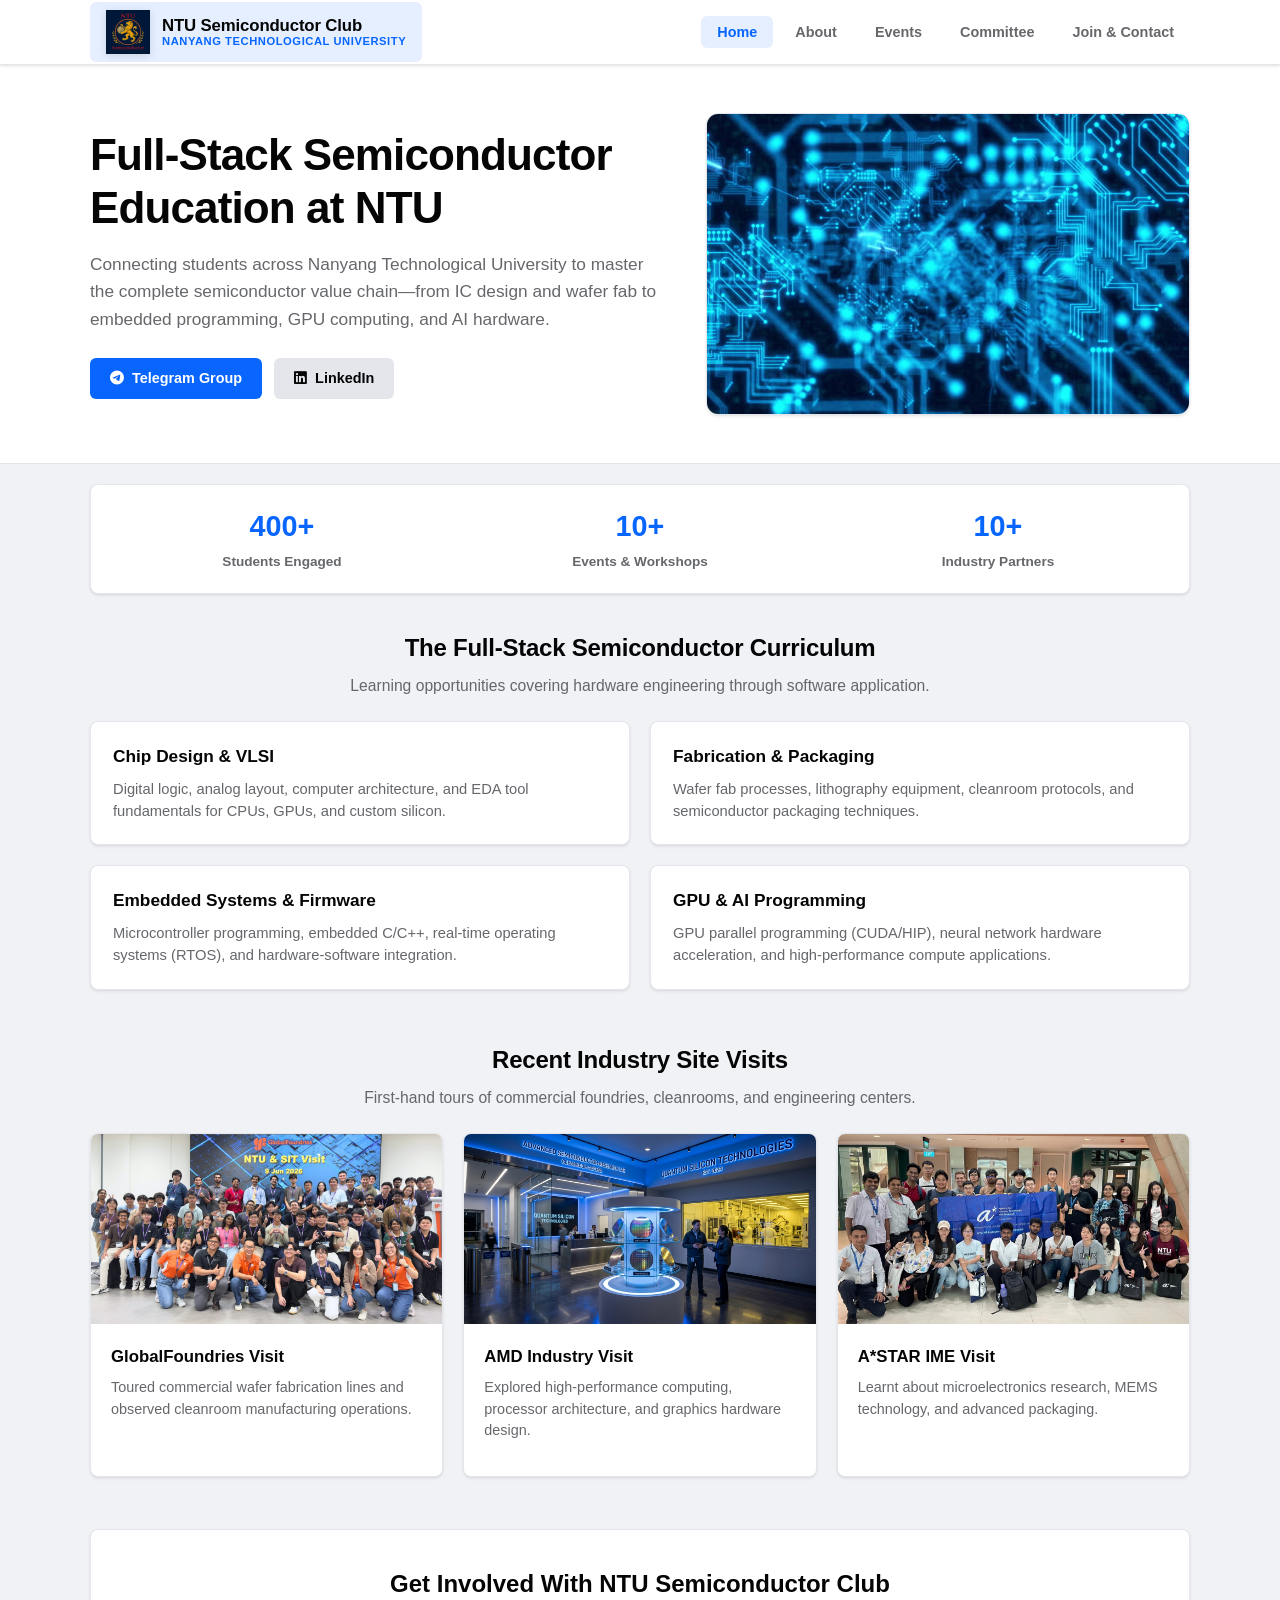
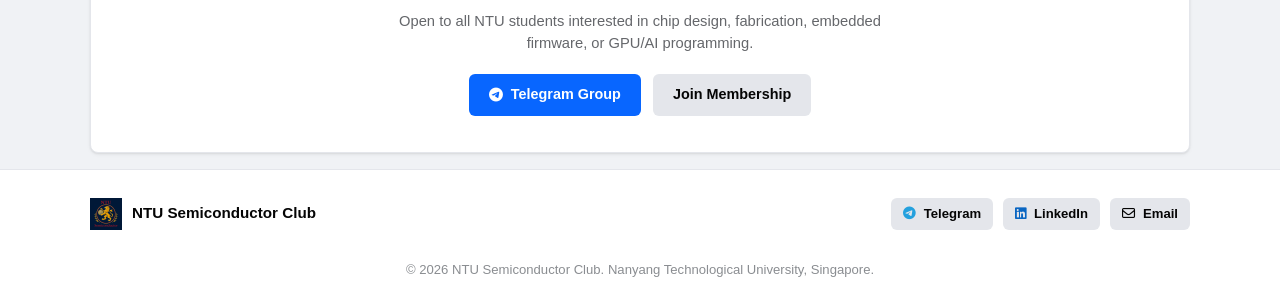
==== commit 92052fef: "Lock exact single-source-of-truth brand identity across all HTML pages and document spec in ARCHITEC" ====
--- a/index.html
+++ b/index.html
@@ -31,7 +31,7 @@
           <img src="images/logo.png" alt="NTU Semiconductor Club Logo" class="nav-brand-img">
           <div class="nav-brand-text">
             <span class="nav-brand-title">NTU Semiconductor Club</span>
-            <span class="nav-brand-sub">Full-Stack Microelectronics</span>
+            <span class="nav-brand-sub">Nanyang Technological University</span>
           </div>
         </a>
 
--- a/assets/css/main.css
+++ b/assets/css/main.css
@@ -1,4 +1,4 @@
-/* Meta / Facebook Design System (100% Stable Header & Responsive Layout) */
+/* Meta / Facebook Design System (100% Symmetrical Symmetrical Layout) */
 :root {
   --meta-blue: #0866ff;
   --meta-blue-hover: #0052cc;
@@ -75,7 +75,7 @@
   background: var(--meta-bg);
 }
 
-/* ==================== NAVIGATION BAR (STABLE FULL WIDTH) ==================== */
+/* ==================== NAVIGATION BAR ==================== */
 #nav {
   position: sticky;
   top: 0;
@@ -87,7 +87,7 @@
 }
 
 .nav-container {
-  max-width: 1200px;
+  max-width: 1140px;
   margin: 0 auto;
   height: 64px;
   display: flex;
@@ -107,7 +107,6 @@
   white-space: nowrap;
 }
 
-/* Prominent Club Logo */
 .nav-brand-img {
   height: 44px;
   width: auto;
@@ -226,37 +225,45 @@
   filter: brightness(0.95);
 }
 
-/* ==================== HERO BANNER (ROBUST FULL-WIDTH & ALIGNED) ==================== */
+/* ==================== HERO BANNER (BALANCED & SYMMETRICAL) ==================== */
 header.hero {
   background: var(--meta-surface);
   border-bottom: 1px solid var(--meta-border);
-  padding: 40px 0;
+  padding: 48px 0;
   width: 100%;
 }
 
 .hero-container {
-  max-width: 1200px;
+  max-width: 1140px;
   margin: 0 auto;
   padding: 0 20px;
   display: flex;
   flex-direction: column;
-  width: 100%;
-}
-
-/* 2-Column Grid Layout when hero-media is present */
+  align-items: center;
+  text-align: center;
+  width: 100%;
+}
+
+/* 2-Column Grid Layout when hero-media is present (Home / About) */
 .hero-container:has(.hero-media) {
   display: grid;
   grid-template-columns: 1.2fr 1fr;
   gap: 36px;
   align-items: center;
+  text-align: left;
 }
 
 .hero-content {
   width: 100%;
+  max-width: 820px;
+}
+
+.hero-container:has(.hero-media) .hero-content {
+  max-width: 100%;
 }
 
 .hero-content h1 {
-  font-size: clamp(1.8rem, 3.5vw, 2.75rem);
+  font-size: clamp(2rem, 3.8vw, 2.75rem);
   font-weight: 800;
   letter-spacing: -0.02em;
   line-height: 1.2;
@@ -265,17 +272,21 @@
 }
 
 .hero-content p {
-  font-size: 1.05rem;
+  font-size: 1.08rem;
   color: var(--meta-text-secondary);
   margin: 0 0 24px 0;
   line-height: 1.6;
-  max-width: 850px;
 }
 
 .hero-actions {
   display: flex;
   gap: 12px;
   flex-wrap: wrap;
+  justify-content: center;
+}
+
+.hero-container:has(.hero-media) .hero-actions {
+  justify-content: flex-start;
 }
 
 .hero-media img {
@@ -290,53 +301,58 @@
 
 /* ==================== SECTION CONTAINER ==================== */
 .section {
-  max-width: 1200px;
+  max-width: 1140px;
   width: 100%;
   margin: 0 auto;
-  padding: 32px 20px 12px 20px;
+  padding: 36px 20px 16px 20px;
 }
 
 .section-header {
-  margin-bottom: 20px;
+  margin-bottom: 24px;
+  text-align: center;
+  max-width: 760px;
+  margin-left: auto;
+  margin-right: auto;
 }
 
 .section-header h2 {
-  font-size: 1.45rem;
+  font-size: 1.5rem;
   font-weight: 700;
   letter-spacing: -0.01em;
-  margin: 0 0 6px 0;
+  margin: 0 0 8px 0;
   color: var(--meta-text-primary);
 }
 
 .section-header p {
   color: var(--meta-text-secondary);
-  font-size: 0.95rem;
+  font-size: 0.98rem;
   margin: 0;
+  line-height: 1.5;
 }
 
 /* ==================== GRIDS ==================== */
 .grid {
   display: grid;
   grid-template-columns: repeat(2, 1fr);
-  gap: 16px;
+  gap: 20px;
 }
 
 .grid-3 {
   display: grid;
   grid-template-columns: repeat(3, 1fr);
-  gap: 16px;
+  gap: 20px;
 }
 
 .grid-4 {
   display: grid;
   grid-template-columns: repeat(4, 1fr);
-  gap: 16px;
+  gap: 20px;
 }
 
 .card {
   background: var(--meta-surface);
   border-radius: var(--meta-radius-md);
-  padding: 20px;
+  padding: 22px;
   border: 1px solid var(--meta-border);
   box-shadow: var(--meta-shadow);
   transition: box-shadow 0.2s ease, transform 0.2s ease;
@@ -351,7 +367,7 @@
 .card h3 {
   margin-top: 0;
   margin-bottom: 8px;
-  font-size: 1.05rem;
+  font-size: 1.08rem;
   font-weight: 700;
   color: var(--meta-text-primary);
 }
@@ -363,7 +379,59 @@
   line-height: 1.5;
 }
 
-/* ==================== EVENT CARDS ==================== */
+/* ==================== FEATURED EVENT HORIZONTAL CARD ==================== */
+.featured-event-card {
+  background: var(--meta-surface);
+  border-radius: var(--meta-radius-lg);
+  border: 1px solid var(--meta-border);
+  box-shadow: var(--meta-shadow);
+  overflow: hidden;
+  display: grid;
+  grid-template-columns: 1.1fr 1fr;
+  align-items: center;
+  transition: box-shadow 0.2s ease;
+  margin-bottom: 24px;
+}
+
+.featured-event-card:hover {
+  box-shadow: var(--meta-shadow-hover);
+}
+
+.featured-event-img-wrapper {
+  height: 100%;
+  min-height: 260px;
+  overflow: hidden;
+  background: var(--meta-surface-subtle);
+}
+
+.featured-event-img-wrapper img {
+  width: 100%;
+  height: 100%;
+  object-fit: cover;
+}
+
+.featured-event-body {
+  padding: 28px;
+  display: flex;
+  flex-direction: column;
+}
+
+.featured-event-body h3 {
+  margin-top: 0;
+  margin-bottom: 10px;
+  font-size: 1.25rem;
+  font-weight: 700;
+  color: var(--meta-text-primary);
+}
+
+.featured-event-body p {
+  color: var(--meta-text-secondary);
+  font-size: 0.95rem;
+  margin: 0 0 20px 0;
+  line-height: 1.6;
+}
+
+/* ==================== STANDARD EVENT CARDS ==================== */
 .event-card {
   background: var(--meta-surface);
   border-radius: var(--meta-radius-md);
@@ -380,7 +448,7 @@
 }
 
 .event-card-img-wrapper {
-  height: 200px;
+  height: 190px;
   overflow: hidden;
   background: var(--meta-surface-subtle);
 }
@@ -392,7 +460,7 @@
 }
 
 .event-card-body {
-  padding: 18px;
+  padding: 20px;
   display: flex;
   flex-direction: column;
   flex-grow: 1;
@@ -505,7 +573,7 @@
 }
 
 .footer-container {
-  max-width: 1200px;
+  max-width: 1140px;
   margin: 0 auto;
   padding: 0 20px;
   display: flex;
@@ -548,7 +616,17 @@
   .hero-container:has(.hero-media) {
     grid-template-columns: 1fr;
     gap: 20px;
-  }
+    text-align: center;
+  }
+
+  .hero-container:has(.hero-media) .hero-actions {
+    justify-content: center;
+  }
+
+  .featured-event-card {
+    grid-template-columns: 1fr;
+  }
+
   .grid-3, .grid-4 {
     grid-template-columns: repeat(2, 1fr);
   }
@@ -608,7 +686,7 @@
   }
 
   header.hero {
-    padding: 24px 0;
+    padding: 28px 0;
   }
 
   .hero-container {
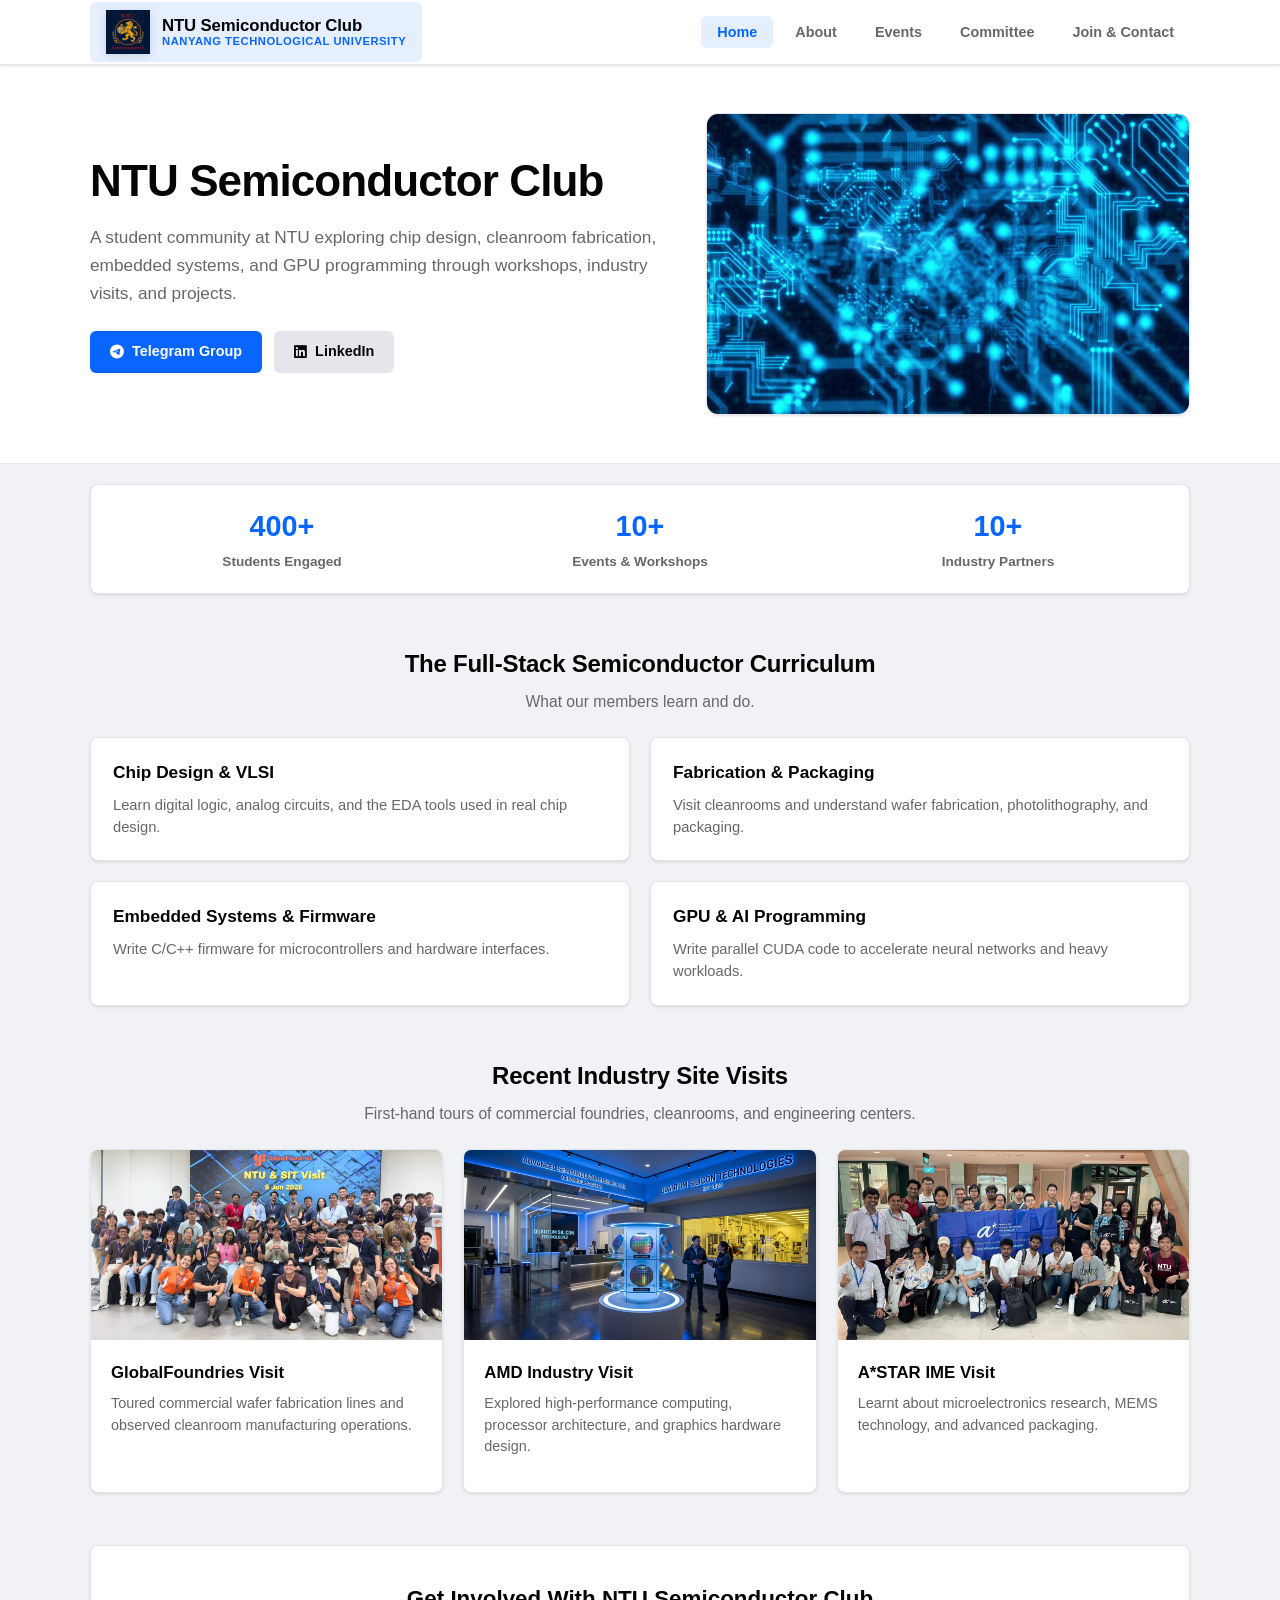
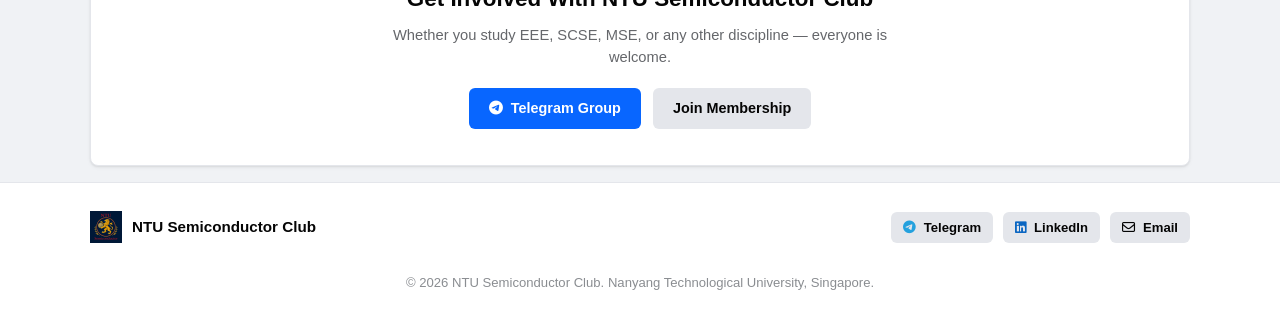
==== commit 08520b40: "Refactor UI/UX: Remove AI slop, fix responsive layout, convert inline styles to CSS utilities" ====
--- a/index.html
+++ b/index.html
@@ -9,6 +9,7 @@
   <meta property="og:title" content="NTU Semiconductor Club">
   <meta property="og:description" content="Full-stack semiconductor education at NTU: Design, Fabrication, and Applications.">
   <meta property="og:image" content="images/hero.jpg">
+  <meta property="og:type" content="website">
 
   <!-- Favicon -->
   <link rel="icon" type="image/png" href="images/logo.png">
@@ -35,7 +36,7 @@
           </div>
         </a>
 
-        <button class="mobile-toggle" aria-label="Toggle navigation menu">
+        <button class="mobile-toggle" aria-label="Toggle navigation menu" aria-expanded="false">
           <i class="fas fa-bars"></i>
         </button>
 
@@ -53,8 +54,8 @@
     <header class="hero">
       <div class="hero-container">
         <div class="hero-content">
-          <h1>Full-Stack Semiconductor Education at NTU</h1>
-          <p>Connecting students across Nanyang Technological University to master the complete semiconductor value chain—from IC design and wafer fab to embedded programming, GPU computing, and AI hardware.</p>
+          <h1>NTU Semiconductor Club</h1>
+          <p>A student community at NTU exploring chip design, cleanroom fabrication, embedded systems, and GPU programming through workshops, industry visits, and projects.</p>
           <div class="hero-actions">
             <a href="https://t.me/+Wsb5No5hvnxlMjRl" target="_blank" rel="noopener" class="btn"><i class="fa-brands fa-telegram"></i> Telegram Group</a>
             <a href="https://www.linkedin.com/company/ntu-semiconductor-club/" target="_blank" rel="noopener" class="btn btn-secondary"><i class="fa-brands fa-linkedin"></i> LinkedIn</a>
@@ -68,7 +69,7 @@
 
     <main>
       <!-- Stats Summary Row -->
-      <div class="section" style="padding-top: 0; padding-bottom: 0;">
+      <section class="section u-padding-top-0">
         <div class="stats-row">
           <div class="stat-item">
             <h3>400+</h3>
@@ -83,34 +84,34 @@
             <p>Industry Partners</p>
           </div>
         </div>
-      </div>
+      </section>
 
       <!-- Core Pillars -->
       <section class="section">
         <div class="section-header">
           <h2>The Full-Stack Semiconductor Curriculum</h2>
-          <p>Learning opportunities covering hardware engineering through software application.</p>
+          <p>What our members learn and do.</p>
         </div>
 
         <div class="grid">
           <div class="card">
             <h3>Chip Design & VLSI</h3>
-            <p>Digital logic, analog layout, computer architecture, and EDA tool fundamentals for CPUs, GPUs, and custom silicon.</p>
+            <p>Learn digital logic, analog circuits, and the EDA tools used in real chip design.</p>
           </div>
 
           <div class="card">
             <h3>Fabrication & Packaging</h3>
-            <p>Wafer fab processes, lithography equipment, cleanroom protocols, and semiconductor packaging techniques.</p>
+            <p>Visit cleanrooms and understand wafer fabrication, photolithography, and packaging.</p>
           </div>
 
           <div class="card">
             <h3>Embedded Systems & Firmware</h3>
-            <p>Microcontroller programming, embedded C/C++, real-time operating systems (RTOS), and hardware-software integration.</p>
+            <p>Write C/C++ firmware for microcontrollers and hardware interfaces.</p>
           </div>
 
           <div class="card">
             <h3>GPU & AI Programming</h3>
-            <p>GPU parallel programming (CUDA/HIP), neural network hardware acceleration, and high-performance compute applications.</p>
+            <p>Write parallel CUDA code to accelerate neural networks and heavy workloads.</p>
           </div>
         </div>
       </section>
@@ -157,10 +158,10 @@
 
       <!-- Join CTA Card -->
       <section class="section">
-        <div class="card" style="text-align: center; padding: 36px 24px;">
-          <h2 style="font-size: 1.5rem; margin-top: 0; margin-bottom: 8px;">Get Involved With NTU Semiconductor Club</h2>
-          <p style="color: var(--meta-text-secondary); max-width: 540px; margin: 0 auto 20px auto;">Open to all NTU students interested in chip design, fabrication, embedded firmware, or GPU/AI programming.</p>
-          <div style="display: flex; gap: 12px; justify-content: center; flex-wrap: wrap;">
+        <div class="card cta-card">
+          <h2>Get Involved With NTU Semiconductor Club</h2>
+          <p>Whether you study EEE, SCSE, MSE, or any other discipline — everyone is welcome.</p>
+          <div class="cta-card-actions">
             <a href="https://t.me/+Wsb5No5hvnxlMjRl" target="_blank" rel="noopener" class="btn"><i class="fa-brands fa-telegram"></i> Telegram Group</a>
             <a href="join.html" class="btn btn-secondary">Join Membership</a>
           </div>
@@ -176,9 +177,9 @@
           <span>NTU Semiconductor Club</span>
         </div>
         <div class="footer-links">
-          <a href="https://t.me/+Wsb5No5hvnxlMjRl" target="_blank" rel="noopener" class="btn btn-secondary" style="padding: 6px 12px; font-size: 0.82rem;"><i class="fa-brands fa-telegram" style="color: #24A1DE;"></i> Telegram</a>
-          <a href="https://www.linkedin.com/company/ntu-semiconductor-club/" target="_blank" rel="noopener" class="btn btn-secondary" style="padding: 6px 12px; font-size: 0.82rem;"><i class="fa-brands fa-linkedin" style="color: #0A66C2;"></i> LinkedIn</a>
-          <a href="mailto:ntu.semiconductor.club@ntu.edu.sg" class="btn btn-secondary" style="padding: 6px 12px; font-size: 0.82rem;"><i class="fa-regular fa-envelope"></i> Email</a>
+          <a href="https://t.me/+Wsb5No5hvnxlMjRl" target="_blank" rel="noopener" class="btn btn-secondary btn-sm"><i class="fa-brands fa-telegram icon-telegram"></i> Telegram</a>
+          <a href="https://www.linkedin.com/company/ntu-semiconductor-club/" target="_blank" rel="noopener" class="btn btn-secondary btn-sm"><i class="fa-brands fa-linkedin icon-linkedin"></i> LinkedIn</a>
+          <a href="mailto:ntu.semiconductor.club@ntu.edu.sg" class="btn btn-secondary btn-sm"><i class="fa-regular fa-envelope"></i> Email</a>
         </div>
         <div class="footer-copy">
           &copy; 2026 NTU Semiconductor Club. Nanyang Technological University, Singapore.
--- a/assets/css/main.css
+++ b/assets/css/main.css
@@ -1,4 +1,4 @@
-/* Meta / Facebook Design System (100% Symmetrical Symmetrical Layout) */
+/* Meta / Facebook Design System — NTU Semiconductor Club */
 :root {
   --meta-blue: #0866ff;
   --meta-blue-hover: #0052cc;
@@ -19,6 +19,8 @@
   --meta-radius-lg: 12px;
   
   --font-system: -apple-system, BlinkMacSystemFont, "Segoe UI", Roboto, Helvetica, Arial, sans-serif;
+  
+  --nav-height: 64px;
 }
 
 /* Dark Mode Support */
@@ -53,6 +55,7 @@
   font-family: var(--font-system);
   line-height: 1.5;
   -webkit-font-smoothing: antialiased;
+  overflow-wrap: break-word;
 }
 
 a {
@@ -89,11 +92,12 @@
 .nav-container {
   max-width: 1140px;
   margin: 0 auto;
-  height: 64px;
+  height: var(--nav-height);
   display: flex;
   align-items: center;
   justify-content: space-between;
   padding: 0 20px;
+  flex-wrap: nowrap;
 }
 
 .nav-brand {
@@ -105,6 +109,7 @@
   color: var(--meta-text-primary);
   letter-spacing: -0.01em;
   white-space: nowrap;
+  flex-shrink: 0;
 }
 
 .nav-brand-img {
@@ -343,11 +348,7 @@
   gap: 20px;
 }
 
-.grid-4 {
-  display: grid;
-  grid-template-columns: repeat(4, 1fr);
-  gap: 20px;
-}
+
 
 .card {
   background: var(--meta-surface);
@@ -611,6 +612,67 @@
   text-align: center;
 }
 
+/* ==================== SMALL BUTTON VARIANT ==================== */
+.btn-sm {
+  padding: 6px 12px;
+  font-size: 0.82rem;
+}
+
+/* ==================== EVENT DATE BADGE ==================== */
+.event-date {
+  font-size: 0.82rem;
+  font-weight: 600;
+  color: var(--meta-blue);
+  margin-bottom: 4px;
+}
+
+/* ==================== CTA BANNER CARD ==================== */
+.cta-card {
+  text-align: center;
+  padding: 36px 24px;
+}
+
+.cta-card h2 {
+  font-size: 1.4rem;
+  margin-top: 0;
+  margin-bottom: 8px;
+}
+
+.cta-card p {
+  max-width: 540px;
+  margin: 0 auto 20px auto;
+}
+
+.cta-card-actions {
+  display: flex;
+  gap: 12px;
+  justify-content: center;
+  flex-wrap: wrap;
+}
+
+/* ==================== STEP NUMBER BADGES ==================== */
+.step-number {
+  font-size: 2rem;
+  font-weight: 800;
+  color: var(--meta-blue);
+  margin-bottom: 8px;
+}
+
+/* ==================== BRAND ICON COLORS ==================== */
+.icon-telegram { color: #24A1DE; }
+.icon-linkedin { color: #0A66C2; }
+
+/* ==================== UTILITIES ==================== */
+.u-text-center { text-align: center; }
+.u-text-blue { color: var(--meta-blue); }
+.u-text-secondary { color: var(--meta-text-secondary); }
+.u-text-underline { text-decoration: underline; }
+.u-max-width-600 { max-width: 600px; margin: 0 auto; }
+.u-margin-top-md { margin-top: 16px; }
+.u-margin-right-sm { margin-right: 6px; }
+.u-align-self-start { align-self: flex-start; }
+.u-padding-top-0 { padding-top: 0; }
+
 /* ==================== MOBILE & RESPONSIVE BREAKPOINTS ==================== */
 @media (max-width: 900px) {
   .hero-container:has(.hero-media) {
@@ -627,12 +689,12 @@
     grid-template-columns: 1fr;
   }
 
-  .grid-3, .grid-4 {
+  .grid-3 {
     grid-template-columns: repeat(2, 1fr);
   }
 }
 
-@media (max-width: 820px) {
+@media (max-width: 960px) {
   .mobile-toggle {
     display: block;
   }
@@ -640,7 +702,7 @@
   #nav ul {
     display: none;
     position: absolute;
-    top: 64px;
+    top: var(--nav-height);
     left: 0;
     width: 100%;
     background: var(--meta-surface);
@@ -668,8 +730,11 @@
 }
 
 @media (max-width: 640px) {
+  :root {
+    --nav-height: 60px;
+  }
+
   .nav-container {
-    height: 60px;
     padding: 0 16px;
   }
   
@@ -706,7 +771,7 @@
     padding: 24px 16px 8px 16px;
   }
 
-  .grid, .grid-3, .grid-4, .stats-row {
+  .grid, .grid-3, .stats-row {
     grid-template-columns: 1fr;
     gap: 14px;
   }
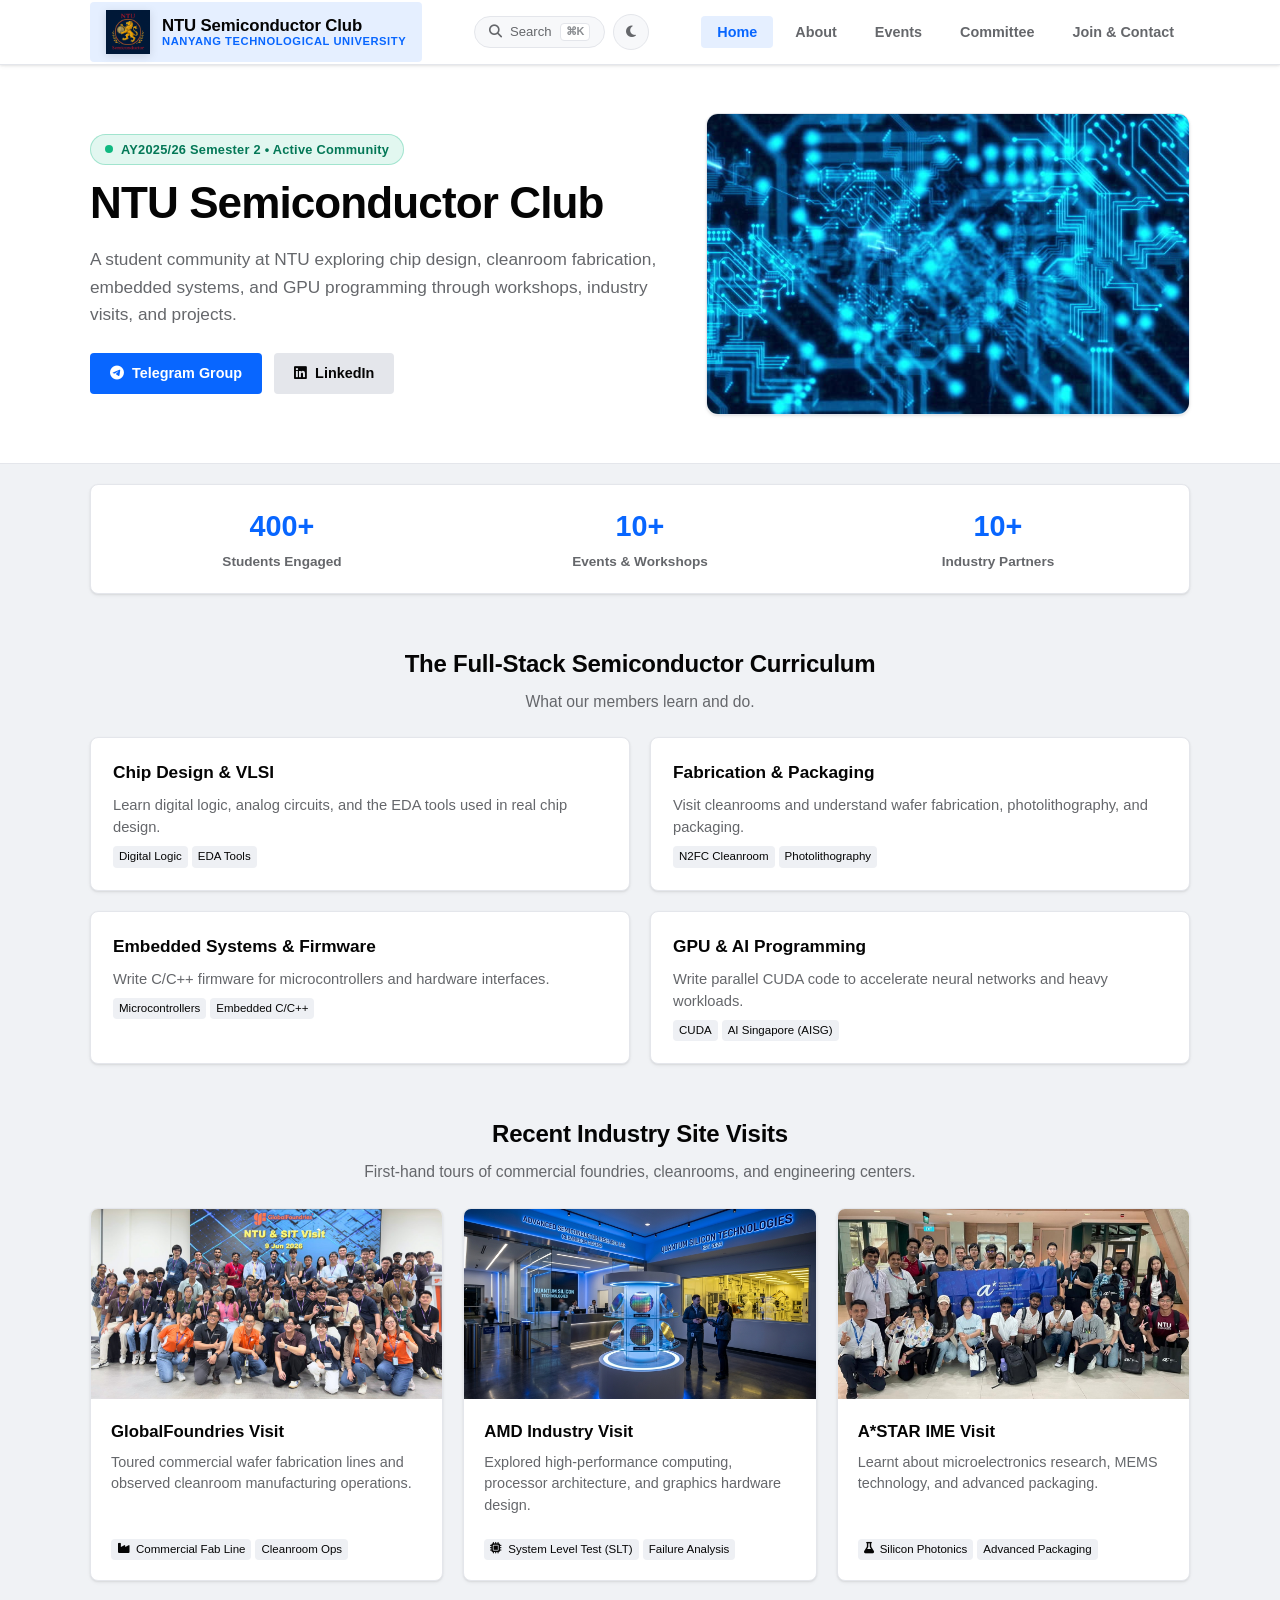
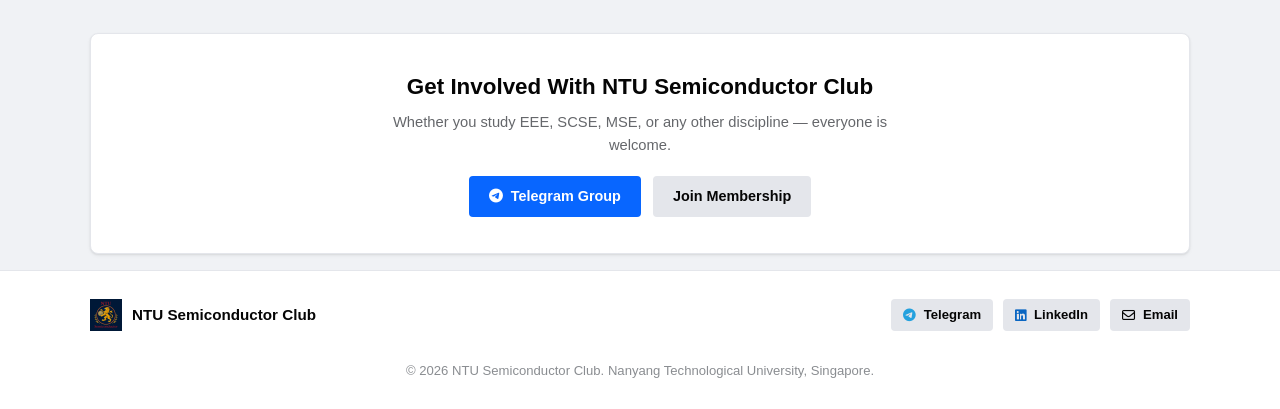
==== commit a68cd8c9: "feat(ui): integrate Meta Astryx design system, theme switcher, and AGENTS.md - Integrate Meta Astryx" ====
--- a/index.html
+++ b/index.html
@@ -19,6 +19,10 @@
   
   <!-- Stylesheet -->
   <link rel="stylesheet" href="assets/css/main.css">
+  <!-- Theme Initializer (Prevents FOUC) -->
+  <script>
+    (function(){const t=localStorage.getItem('clubweb-theme')||(window.matchMedia('(prefers-color-scheme: dark)').matches?'dark':'light');document.documentElement.setAttribute('data-theme',t);})();
+  </script>
 </head>
 
 <body>
@@ -36,9 +40,19 @@
           </div>
         </a>
 
-        <button class="mobile-toggle" aria-label="Toggle navigation menu" aria-expanded="false">
-          <i class="fas fa-bars"></i>
-        </button>
+        <div style="display: flex; align-items: center; gap: 8px;">
+          <button class="nav-search-btn" id="open-command-palette" aria-label="Open Command Palette (Cmd+K)">
+            <i class="fas fa-search"></i>
+            <span class="nav-search-text">Search</span>
+            <kbd class="nav-search-kbd">⌘K</kbd>
+          </button>
+          <button class="nav-theme-toggle" id="theme-toggle" aria-label="Toggle dark/light mode" title="Toggle theme">
+            <i class="fas fa-moon"></i>
+          </button>
+          <button class="mobile-toggle" aria-label="Toggle navigation menu" aria-expanded="false">
+            <i class="fas fa-bars"></i>
+          </button>
+        </div>
 
         <ul>
           <li><a href="index.html" class="active">Home</a></li>
@@ -54,6 +68,10 @@
     <header class="hero">
       <div class="hero-container">
         <div class="hero-content">
+          <div class="astryx-status-pill">
+            <span class="astryx-pulse-dot"></span>
+            <span>AY2025/26 Semester 2 &bull; Active Community</span>
+          </div>
           <h1>NTU Semiconductor Club</h1>
           <p>A student community at NTU exploring chip design, cleanroom fabrication, embedded systems, and GPU programming through workshops, industry visits, and projects.</p>
           <div class="hero-actions">
@@ -97,21 +115,37 @@
           <div class="card">
             <h3>Chip Design & VLSI</h3>
             <p>Learn digital logic, analog circuits, and the EDA tools used in real chip design.</p>
+            <div class="astryx-layer-tags">
+              <span class="astryx-layer-tag">Digital Logic</span>
+              <span class="astryx-layer-tag">EDA Tools</span>
+            </div>
           </div>
 
           <div class="card">
             <h3>Fabrication & Packaging</h3>
             <p>Visit cleanrooms and understand wafer fabrication, photolithography, and packaging.</p>
+            <div class="astryx-layer-tags">
+              <span class="astryx-layer-tag">N2FC Cleanroom</span>
+              <span class="astryx-layer-tag">Photolithography</span>
+            </div>
           </div>
 
           <div class="card">
             <h3>Embedded Systems & Firmware</h3>
             <p>Write C/C++ firmware for microcontrollers and hardware interfaces.</p>
+            <div class="astryx-layer-tags">
+              <span class="astryx-layer-tag">Microcontrollers</span>
+              <span class="astryx-layer-tag">Embedded C/C++</span>
+            </div>
           </div>
 
           <div class="card">
             <h3>GPU & AI Programming</h3>
             <p>Write parallel CUDA code to accelerate neural networks and heavy workloads.</p>
+            <div class="astryx-layer-tags">
+              <span class="astryx-layer-tag">CUDA</span>
+              <span class="astryx-layer-tag">AI Singapore (AISG)</span>
+            </div>
           </div>
         </div>
       </section>
@@ -131,6 +165,10 @@
             <div class="event-card-body">
               <h3>GlobalFoundries Visit</h3>
               <p>Toured commercial wafer fabrication lines and observed cleanroom manufacturing operations.</p>
+              <div class="astryx-layer-tags">
+                <span class="astryx-layer-tag"><i class="fas fa-industry u-margin-right-sm"></i> Commercial Fab Line</span>
+                <span class="astryx-layer-tag">Cleanroom Ops</span>
+              </div>
             </div>
           </div>
 
@@ -141,6 +179,10 @@
             <div class="event-card-body">
               <h3>AMD Industry Visit</h3>
               <p>Explored high-performance computing, processor architecture, and graphics hardware design.</p>
+              <div class="astryx-layer-tags">
+                <span class="astryx-layer-tag"><i class="fas fa-microchip u-margin-right-sm"></i> System Level Test (SLT)</span>
+                <span class="astryx-layer-tag">Failure Analysis</span>
+              </div>
             </div>
           </div>
 
@@ -151,6 +193,10 @@
             <div class="event-card-body">
               <h3>A*STAR IME Visit</h3>
               <p>Learnt about microelectronics research, MEMS technology, and advanced packaging.</p>
+              <div class="astryx-layer-tags">
+                <span class="astryx-layer-tag"><i class="fas fa-flask u-margin-right-sm"></i> Silicon Photonics</span>
+                <span class="astryx-layer-tag">Advanced Packaging</span>
+              </div>
             </div>
           </div>
         </div>
--- a/assets/css/main.css
+++ b/assets/css/main.css
@@ -1,41 +1,137 @@
-/* Meta / Facebook Design System — NTU Semiconductor Club */
+/* ==================== META ASTRYX DESIGN SYSTEM TOKENS ====================
+ * Aligned with @astryxdesign/core and @astryxdesign/theme-neutral specifications.
+ * Supports light-dark() CSS color-scheme alongside prefers-color-scheme fallbacks.
+ */
 :root {
-  --meta-blue: #0866ff;
-  --meta-blue-hover: #0052cc;
-  --meta-bg: #f0f2f5;
-  --meta-surface: #ffffff;
-  --meta-surface-subtle: #f7f8fa;
-  --meta-text-primary: #050505;
-  --meta-text-secondary: #65676b;
-  --meta-text-muted: #8a8d91;
-  --meta-border: #e4e6eb;
-  --meta-divider: #ced0d4;
-  
-  --meta-shadow: 0 1px 2px rgba(0, 0, 0, 0.08), 0 2px 4px rgba(0, 0, 0, 0.04);
-  --meta-shadow-hover: 0 4px 12px rgba(0, 0, 0, 0.12);
-  
-  --meta-radius-sm: 6px;
-  --meta-radius-md: 8px;
-  --meta-radius-lg: 12px;
-  
-  --font-system: -apple-system, BlinkMacSystemFont, "Segoe UI", Roboto, Helvetica, Arial, sans-serif;
-  
+  color-scheme: light dark;
+
+  /* Brand Palette */
+  --color-brand: #0866ff;
+  --color-brand-hover: #0052cc;
+  --color-accent: light-dark(#0866ff, #4589ff);
+
+  /* Surface & Background Tokens */
+  --color-background-body: light-dark(#f0f2f5, #18191a);
+  --color-background-surface: light-dark(#ffffff, #242526);
+  --color-background-surface-subtle: light-dark(#f7f8fa, #1e1f20);
+  --color-background-card: light-dark(#ffffff, #242526);
+  --color-background-popover: light-dark(#ffffff, #262626);
+  --color-background-muted: light-dark(#eef0f4, #2a2b2d);
+
+  /* Text Tokens */
+  --color-text-primary: light-dark(#050505, #e4e6eb);
+  --color-text-secondary: light-dark(#65676b, #b0b3b8);
+  --color-text-muted: light-dark(#8a8d91, #8a8d91);
+  --color-text-disabled: light-dark(#a3a3a3, #525252);
+  --color-text-brand: var(--color-brand);
+
+  /* Borders & Dividers */
+  --color-border: light-dark(#e4e6eb, #393a3b);
+  --color-border-emphasized: light-dark(#ced0d4, #4e5053);
+
+  /* Elevation & Shadows (Astryx 3-tier elevation) */
+  --shadow-low: 0 1px 2px rgba(0, 0, 0, 0.08), 0 2px 4px rgba(0, 0, 0, 0.04);
+  --shadow-med: 0 4px 12px rgba(0, 0, 0, 0.12);
+  --shadow-high: 0 12px 28px rgba(0, 0, 0, 0.22);
+
+  /* Astryx Spacing Scale */
+  --spacing-1: 4px;
+  --spacing-2: 8px;
+  --spacing-3: 12px;
+  --spacing-4: 16px;
+  --spacing-5: 20px;
+  --spacing-6: 24px;
+  --spacing-8: 32px;
+  --spacing-10: 40px;
+  --spacing-12: 48px;
+
+  /* Astryx Radii Scale */
+  --radius-inner: 4px;
+  --radius-element: 8px;
+  --radius-container: 12px;
+  --radius-pill: 9999px;
+
+  /* Astryx Layer / Offset System */
+  --layer-offset: var(--spacing-2);
+  --layer-z-index: 1200;
+
+  /* Backward Compatibility Aliases for --meta-* Tokens */
+  --meta-blue: var(--color-brand);
+  --meta-blue-hover: var(--color-brand-hover);
+  --meta-bg: var(--color-background-body);
+  --meta-surface: var(--color-background-surface);
+  --meta-surface-subtle: var(--color-background-surface-subtle);
+  --meta-text-primary: var(--color-text-primary);
+  --meta-text-secondary: var(--color-text-secondary);
+  --meta-text-muted: var(--color-text-muted);
+  --meta-border: var(--color-border);
+  --meta-divider: var(--color-border-emphasized);
+  --meta-shadow: var(--shadow-low);
+  --meta-shadow-hover: var(--shadow-med);
+  --meta-radius-sm: var(--radius-inner);
+  --meta-radius-md: var(--radius-element);
+  --meta-radius-lg: var(--radius-container);
+
+  /* Typography Stack */
+  --font-family-body: -apple-system, BlinkMacSystemFont, "Segoe UI", Roboto, Helvetica, Arial, sans-serif;
+  --font-family-heading: -apple-system, BlinkMacSystemFont, "Segoe UI", Roboto, Helvetica, Arial, sans-serif;
+  --font-system: var(--font-family-body);
+
   --nav-height: 64px;
 }
 
-/* Dark Mode Support */
+/* Explicit Dark Theme override */
+:root[data-theme="dark"] {
+  color-scheme: dark;
+  --color-background-body: #18191a;
+  --color-background-surface: #242526;
+  --color-background-surface-subtle: #1e1f20;
+  --color-background-card: #242526;
+  --color-background-popover: #262626;
+  --color-background-muted: #2a2b2d;
+  --color-text-primary: #e4e6eb;
+  --color-text-secondary: #b0b3b8;
+  --color-border: #393a3b;
+  --color-border-emphasized: #4e5053;
+  --shadow-low: 0 1px 2px rgba(0, 0, 0, 0.3);
+  --shadow-med: 0 4px 16px rgba(0, 0, 0, 0.4);
+  --shadow-high: 0 12px 32px rgba(0, 0, 0, 0.5);
+}
+
+/* Explicit Light Theme override */
+:root[data-theme="light"] {
+  color-scheme: light;
+  --color-background-body: #f0f2f5;
+  --color-background-surface: #ffffff;
+  --color-background-surface-subtle: #f7f8fa;
+  --color-background-card: #ffffff;
+  --color-background-popover: #ffffff;
+  --color-background-muted: #eef0f4;
+  --color-text-primary: #050505;
+  --color-text-secondary: #65676b;
+  --color-border: #e4e6eb;
+  --color-border-emphasized: #ced0d4;
+  --shadow-low: 0 1px 2px rgba(0, 0, 0, 0.08), 0 2px 4px rgba(0, 0, 0, 0.04);
+  --shadow-med: 0 4px 12px rgba(0, 0, 0, 0.12);
+  --shadow-high: 0 12px 28px rgba(0, 0, 0, 0.22);
+}
+
+/* Fallback for browsers without light-dark() support */
 @media (prefers-color-scheme: dark) {
-  :root {
-    --meta-bg: #18191a;
-    --meta-surface: #242526;
-    --meta-surface-subtle: #18191a;
-    --meta-text-primary: #e4e6eb;
-    --meta-text-secondary: #b0b3b8;
-    --meta-text-muted: #8a8d91;
-    --meta-border: #393a3b;
-    --meta-divider: #3e4042;
-    --meta-shadow: 0 1px 2px rgba(0, 0, 0, 0.3);
-    --meta-shadow-hover: 0 4px 16px rgba(0, 0, 0, 0.4);
+  :root:not([data-theme="light"]) {
+    --color-background-body: #18191a;
+    --color-background-surface: #242526;
+    --color-background-surface-subtle: #1e1f20;
+    --color-background-card: #242526;
+    --color-background-popover: #262626;
+    --color-background-muted: #2a2b2d;
+    --color-text-primary: #e4e6eb;
+    --color-text-secondary: #b0b3b8;
+    --color-border: #393a3b;
+    --color-border-emphasized: #4e5053;
+    --shadow-low: 0 1px 2px rgba(0, 0, 0, 0.3);
+    --shadow-med: 0 4px 16px rgba(0, 0, 0, 0.4);
+    --shadow-high: 0 12px 32px rgba(0, 0, 0, 0.5);
   }
 }
 
@@ -87,6 +183,14 @@
   border-bottom: 1px solid var(--meta-border);
   box-shadow: var(--meta-shadow);
   width: 100%;
+  transition: background 0.2s ease, box-shadow 0.2s ease, backdrop-filter 0.2s ease;
+}
+
+#nav.scrolled {
+  background: light-dark(rgba(255, 255, 255, 0.88), rgba(36, 37, 38, 0.88));
+  backdrop-filter: blur(14px);
+  -webkit-backdrop-filter: blur(14px);
+  box-shadow: var(--shadow-med);
 }
 
 .nav-container {
@@ -356,13 +460,14 @@
   padding: 22px;
   border: 1px solid var(--meta-border);
   box-shadow: var(--meta-shadow);
-  transition: box-shadow 0.2s ease, transform 0.2s ease;
+  transition: box-shadow 0.2s cubic-bezier(0.16, 1, 0.3, 1), transform 0.2s cubic-bezier(0.16, 1, 0.3, 1);
   display: flex;
   flex-direction: column;
 }
 
 .card:hover {
-  box-shadow: var(--meta-shadow-hover);
+  box-shadow: var(--shadow-med);
+  transform: translateY(-3px);
 }
 
 .card h3 {
@@ -441,11 +546,12 @@
   overflow: hidden;
   display: flex;
   flex-direction: column;
-  transition: box-shadow 0.2s ease;
+  transition: box-shadow 0.2s cubic-bezier(0.16, 1, 0.3, 1), transform 0.2s cubic-bezier(0.16, 1, 0.3, 1);
 }
 
 .event-card:hover {
-  box-shadow: var(--meta-shadow-hover);
+  box-shadow: var(--shadow-med);
+  transform: translateY(-3px);
 }
 
 .event-card-img-wrapper {
@@ -458,6 +564,11 @@
   width: 100%;
   height: 100%;
   object-fit: cover;
+  transition: transform 0.3s cubic-bezier(0.16, 1, 0.3, 1);
+}
+
+.event-card:hover img {
+  transform: scale(1.03);
 }
 
 .event-card-body {
@@ -492,19 +603,25 @@
   overflow: hidden;
   text-align: center;
   padding-bottom: 20px;
+  transition: box-shadow 0.2s cubic-bezier(0.16, 1, 0.3, 1), transform 0.2s cubic-bezier(0.16, 1, 0.3, 1);
+}
+
+.person-card:hover {
+  box-shadow: var(--shadow-med);
+  transform: translateY(-3px);
 }
 
 .person-card-banner {
-  height: 75px;
+  height: 90px;
   background: linear-gradient(135deg, var(--meta-blue) 0%, #0052cc 100%);
 }
 
 .person-avatar {
-  width: 90px;
-  height: 90px;
+  width: 140px;
+  height: 140px;
   border-radius: 50%;
   object-fit: cover;
-  margin: -45px auto 12px auto;
+  margin: -70px auto 16px auto;
   border: 4px solid var(--meta-surface);
   background: var(--meta-surface);
   box-shadow: var(--meta-shadow);
@@ -738,16 +855,32 @@
     padding: 0 16px;
   }
   
+  .nav-brand {
+    flex-shrink: 1;
+    min-width: 0;
+  }
+  
   .nav-brand-img {
     height: 38px;
   }
   
   .nav-brand-title {
     font-size: 0.95rem;
+    white-space: normal;
   }
   
   .nav-brand-sub {
     font-size: 0.65rem;
+  }
+
+  .nav-search-text,
+  .nav-search-kbd {
+    display: none;
+  }
+
+  .nav-search-btn {
+    padding: 7px 10px;
+    margin-left: 0;
   }
 
   header.hero {
@@ -792,4 +925,728 @@
     justify-content: center;
     flex-wrap: wrap;
   }
+}
+
+@media (max-width: 480px) {
+  .nav-brand-sub {
+    display: none;
+  }
+  .nav-brand-img {
+    height: 32px;
+  }
+}
+
+/* ==================== ASTRYX LAYER (OFFSET & FLOATING OVERLAY) ====================
+ * Implements Meta Astryx useLayer positioning, offset, and dismissal specification
+ * Reference: https://facebook.github.io/astryx/storybook/index.html?path=/story/core-layer--offset
+ */
+.astryx-trigger-btn {
+  display: inline-flex;
+  align-items: center;
+  justify-content: center;
+  gap: var(--spacing-2);
+  margin-top: var(--spacing-3);
+  padding: 6px 14px;
+  font-size: 0.8rem;
+  font-weight: 600;
+  border-radius: var(--radius-element);
+  background: var(--color-background-surface-subtle);
+  color: var(--color-brand);
+  border: 1px solid var(--color-border);
+  cursor: pointer;
+  transition: background 0.15s ease, border-color 0.15s ease, transform 0.1s ease;
+}
+
+.astryx-trigger-btn:hover,
+.astryx-trigger-btn:focus-visible {
+  background: rgba(8, 102, 255, 0.08);
+  border-color: var(--color-brand);
+  outline: none;
+}
+
+.astryx-trigger-btn:active {
+  transform: scale(0.98);
+}
+
+.astryx-layer {
+  position: fixed;
+  z-index: var(--layer-z-index);
+  background: var(--color-background-popover);
+  color: var(--color-text-primary);
+  border-radius: var(--radius-container);
+  border: 1px solid var(--color-border);
+  box-shadow: var(--shadow-high);
+  padding: var(--spacing-4);
+  max-width: 320px;
+  width: calc(100vw - 32px);
+  pointer-events: none;
+  opacity: 0;
+  visibility: hidden;
+  transform: translateY(var(--layer-offset));
+  transition: opacity 0.18s cubic-bezier(0.16, 1, 0.3, 1),
+              transform 0.18s cubic-bezier(0.16, 1, 0.3, 1),
+              visibility 0.18s linear;
+}
+
+.astryx-layer.is-open {
+  pointer-events: auto;
+  opacity: 1;
+  visibility: visible;
+  transform: translateY(0);
+}
+
+.astryx-layer.placement-top {
+  transform: translateY(calc(-1 * var(--layer-offset)));
+}
+
+.astryx-layer.placement-top.is-open {
+  transform: translateY(0);
+}
+
+.astryx-layer-header {
+  display: flex;
+  align-items: center;
+  justify-content: space-between;
+  gap: var(--spacing-2);
+  margin-bottom: var(--spacing-2);
+  padding-bottom: var(--spacing-2);
+  border-bottom: 1px solid var(--color-border);
+}
+
+.astryx-layer-title {
+  font-size: 0.95rem;
+  font-weight: 700;
+  color: var(--color-text-primary);
+  margin: 0;
+}
+
+.astryx-layer-badge {
+  display: inline-block;
+  padding: 2px 8px;
+  font-size: 0.7rem;
+  font-weight: 700;
+  border-radius: var(--radius-pill);
+  background: rgba(8, 102, 255, 0.12);
+  color: var(--color-brand);
+  text-transform: uppercase;
+  letter-spacing: 0.04em;
+}
+
+.astryx-layer-close {
+  background: transparent;
+  border: none;
+  color: var(--color-text-secondary);
+  cursor: pointer;
+  padding: 4px;
+  border-radius: var(--radius-inner);
+  display: flex;
+  align-items: center;
+  justify-content: center;
+  line-height: 1;
+  font-size: 0.9rem;
+}
+
+.astryx-layer-close:hover {
+  background: var(--color-background-muted);
+  color: var(--color-text-primary);
+}
+
+.astryx-layer-body {
+  font-size: 0.85rem;
+  line-height: 1.45;
+  color: var(--color-text-secondary);
+}
+
+.astryx-layer-body p {
+  margin: 0 0 var(--spacing-2) 0;
+  padding: 0;
+}
+
+.astryx-layer-tags {
+  display: flex;
+  flex-wrap: wrap;
+  gap: var(--spacing-1);
+  margin-top: var(--spacing-2);
+}
+
+.astryx-layer-tag {
+  display: inline-flex;
+  align-items: center;
+  padding: 2px 6px;
+  font-size: 0.72rem;
+  font-weight: 500;
+  border-radius: var(--radius-inner);
+  background: var(--color-background-muted);
+  color: var(--color-text-primary);
+}
+
+/* ==================== ASTRYX STATUS PILL ==================== */
+.astryx-status-pill {
+  display: inline-flex;
+  align-items: center;
+  gap: 8px;
+  padding: 5px 14px;
+  font-size: 0.8rem;
+  font-weight: 600;
+  border-radius: var(--radius-pill);
+  background: rgba(16, 185, 129, 0.12);
+  color: light-dark(#047857, #34d399);
+  border: 1px solid rgba(16, 185, 129, 0.3);
+  margin-bottom: var(--spacing-3);
+  letter-spacing: 0.02em;
+}
+
+.astryx-pulse-dot {
+  width: 8px;
+  height: 8px;
+  border-radius: 50%;
+  background-color: #10b981;
+  box-shadow: 0 0 0 0 rgba(16, 185, 129, 0.7);
+  animation: astryx-pulse 2s infinite;
+  display: inline-block;
+}
+
+@keyframes astryx-pulse {
+  0% {
+    transform: scale(0.95);
+    box-shadow: 0 0 0 0 rgba(16, 185, 129, 0.7);
+  }
+  70% {
+    transform: scale(1);
+    box-shadow: 0 0 0 6px rgba(16, 185, 129, 0);
+  }
+  100% {
+    transform: scale(0.95);
+    box-shadow: 0 0 0 0 rgba(16, 185, 129, 0);
+  }
+}
+
+/* ==================== ASTRYX COMMAND PALETTE (CMD+K) ==================== */
+.nav-search-btn {
+  display: inline-flex;
+  align-items: center;
+  gap: 8px;
+  background: var(--color-background-surface-subtle);
+  border: 1px solid var(--color-border);
+  border-radius: var(--radius-pill);
+  padding: 6px 14px;
+  font-size: 0.82rem;
+  font-weight: 500;
+  color: var(--color-text-secondary);
+  cursor: pointer;
+  transition: all 0.15s ease;
+  white-space: nowrap;
+}
+
+.nav-search-btn:hover {
+  border-color: var(--color-brand);
+  color: var(--color-text-primary);
+  background: var(--color-background-muted);
+}
+
+.nav-search-kbd {
+  display: inline-flex;
+  align-items: center;
+  justify-content: center;
+  font-family: inherit;
+  font-size: 0.68rem;
+  font-weight: 700;
+  background: var(--color-background-card);
+  border: 1px solid var(--color-border);
+  border-radius: var(--radius-inner);
+  padding: 1px 5px;
+  color: var(--color-text-muted);
+  line-height: 1.2;
+}
+
+.astryx-command-backdrop {
+  position: fixed;
+  inset: 0;
+  background: rgba(0, 0, 0, 0.5);
+  backdrop-filter: blur(6px);
+  -webkit-backdrop-filter: blur(6px);
+  z-index: 2100;
+  display: flex;
+  align-items: flex-start;
+  justify-content: center;
+  padding: 70px 16px 20px 16px;
+  opacity: 0;
+  visibility: hidden;
+  transition: opacity 0.18s ease, visibility 0.18s linear;
+}
+
+.astryx-command-backdrop.is-open {
+  opacity: 1;
+  visibility: visible;
+}
+
+.astryx-command-dialog {
+  background: var(--color-background-surface);
+  border: 1px solid var(--color-border);
+  border-radius: var(--radius-container);
+  box-shadow: var(--shadow-high);
+  width: 100%;
+  max-width: 560px;
+  max-height: 80vh;
+  display: flex;
+  flex-direction: column;
+  overflow: hidden;
+  transform: scale(0.96) translateY(-8px);
+  transition: transform 0.18s cubic-bezier(0.16, 1, 0.3, 1);
+}
+
+.astryx-command-backdrop.is-open .astryx-command-dialog {
+  transform: scale(1) translateY(0);
+}
+
+.astryx-command-header {
+  display: flex;
+  align-items: center;
+  padding: 14px 18px;
+  border-bottom: 1px solid var(--color-border);
+  gap: 12px;
+}
+
+.astryx-command-header i {
+  color: var(--color-brand);
+  font-size: 1rem;
+}
+
+.astryx-command-input {
+  flex: 1;
+  background: transparent;
+  border: none;
+  outline: none;
+  font-size: 1rem;
+  color: var(--color-text-primary);
+  font-family: inherit;
+}
+
+.astryx-command-input::placeholder {
+  color: var(--color-text-muted);
+}
+
+.astryx-command-list {
+  list-style: none;
+  margin: 0;
+  padding: 8px;
+  overflow-y: auto;
+  max-height: 380px;
+}
+
+.astryx-command-group-title {
+  font-size: 0.7rem;
+  font-weight: 700;
+  text-transform: uppercase;
+  letter-spacing: 0.05em;
+  color: var(--color-text-muted);
+  padding: 8px 12px 4px 12px;
+}
+
+.astryx-command-item {
+  display: flex;
+  align-items: center;
+  justify-content: space-between;
+  padding: 10px 12px;
+  border-radius: var(--radius-element);
+  cursor: pointer;
+  color: var(--color-text-primary);
+  text-decoration: none;
+  transition: background 0.1s ease;
+  font-size: 0.9rem;
+}
+
+.astryx-command-item:hover,
+.astryx-command-item.is-selected {
+  background: rgba(8, 102, 255, 0.1);
+  color: var(--color-brand);
+}
+
+.astryx-command-item-left {
+  display: flex;
+  align-items: center;
+  gap: 12px;
+}
+
+.astryx-command-item-icon {
+  width: 20px;
+  text-align: center;
+  color: var(--color-text-secondary);
+}
+
+.astryx-command-item:hover .astryx-command-item-icon,
+.astryx-command-item.is-selected .astryx-command-item-icon {
+  color: var(--color-brand);
+}
+
+.astryx-command-item-badge {
+  font-size: 0.7rem;
+  padding: 2px 7px;
+  border-radius: var(--radius-inner);
+  background: var(--color-background-muted);
+  color: var(--color-text-secondary);
+}
+
+.astryx-command-footer {
+  display: flex;
+  align-items: center;
+  justify-content: space-between;
+  padding: 10px 18px;
+  border-top: 1px solid var(--color-border);
+  background: var(--color-background-surface-subtle);
+  font-size: 0.75rem;
+  color: var(--color-text-secondary);
+}
+
+.astryx-command-empty {
+  padding: 32px 16px;
+  text-align: center;
+  color: var(--color-text-muted);
+  font-size: 0.9rem;
+}
+
+/* ==================== ASTRYX LIGHTBOX ==================== */
+.astryx-lightbox-backdrop {
+  position: fixed;
+  inset: 0;
+  background: rgba(0, 0, 0, 0.82);
+  backdrop-filter: blur(8px);
+  -webkit-backdrop-filter: blur(8px);
+  z-index: 2200;
+  display: flex;
+  align-items: center;
+  justify-content: center;
+  padding: 20px;
+  opacity: 0;
+  visibility: hidden;
+  transition: opacity 0.2s ease, visibility 0.2s linear;
+}
+
+.astryx-lightbox-backdrop.is-open {
+  opacity: 1;
+  visibility: visible;
+}
+
+.astryx-lightbox-content {
+  position: relative;
+  max-width: 900px;
+  width: 100%;
+  display: flex;
+  flex-direction: column;
+  align-items: center;
+  transform: scale(0.92);
+  transition: transform 0.22s cubic-bezier(0.16, 1, 0.3, 1);
+}
+
+.astryx-lightbox-backdrop.is-open .astryx-lightbox-content {
+  transform: scale(1);
+}
+
+.astryx-lightbox-img {
+  max-width: 100%;
+  max-height: 80vh;
+  object-fit: contain;
+  border-radius: var(--radius-container);
+  box-shadow: 0 16px 40px rgba(0, 0, 0, 0.5);
+  border: 1px solid rgba(255, 255, 255, 0.1);
+}
+
+.astryx-lightbox-caption {
+  margin-top: 12px;
+  color: #ffffff;
+  font-size: 0.92rem;
+  font-weight: 500;
+  text-align: center;
+  background: rgba(0, 0, 0, 0.6);
+  padding: 6px 18px;
+  border-radius: var(--radius-pill);
+}
+
+.astryx-lightbox-close {
+  position: absolute;
+  top: -42px;
+  right: 0;
+  background: rgba(255, 255, 255, 0.2);
+  border: none;
+  color: #ffffff;
+  font-size: 1.2rem;
+  width: 36px;
+  height: 36px;
+  border-radius: 50%;
+  cursor: pointer;
+  display: flex;
+  align-items: center;
+  justify-content: center;
+  transition: background 0.15s ease;
+}
+
+.astryx-lightbox-close:hover {
+  background: rgba(255, 255, 255, 0.35);
+}
+
+.event-card-img-wrapper,
+.featured-event-img-wrapper {
+  cursor: pointer;
+  position: relative;
+}
+
+.event-card-img-wrapper::after,
+.featured-event-img-wrapper::after {
+  content: '\f00e';
+  font-family: 'Font Awesome 6 Free';
+  font-weight: 900;
+  position: absolute;
+  bottom: 10px;
+  right: 10px;
+  background: rgba(0, 0, 0, 0.65);
+  color: #ffffff;
+  width: 28px;
+  height: 28px;
+  border-radius: 50%;
+  display: flex;
+  align-items: center;
+  justify-content: center;
+  font-size: 0.75rem;
+  opacity: 0;
+  transition: opacity 0.15s ease, transform 0.15s ease;
+}
+
+.event-card-img-wrapper:hover::after,
+.featured-event-img-wrapper:hover::after {
+  opacity: 1;
+  transform: scale(1.08);
+}
+
+/* ==================== ASTRYX ACCORDION / COLLAPSIBLE ==================== */
+.astryx-accordion {
+  display: flex;
+  flex-direction: column;
+  gap: var(--spacing-3);
+  max-width: 820px;
+  margin: 0 auto;
+}
+
+.astryx-accordion-item {
+  background: var(--color-background-card);
+  border: 1px solid var(--color-border);
+  border-radius: var(--radius-element);
+  box-shadow: var(--shadow-low);
+  overflow: hidden;
+  transition: border-color 0.15s ease, box-shadow 0.15s ease;
+}
+
+.astryx-accordion-item:hover {
+  border-color: var(--color-brand);
+  box-shadow: var(--shadow-med);
+}
+
+.astryx-accordion-trigger {
+  width: 100%;
+  display: flex;
+  align-items: center;
+  justify-content: space-between;
+  padding: 16px 20px;
+  background: transparent;
+  border: none;
+  font-family: inherit;
+  font-size: 0.98rem;
+  font-weight: 700;
+  color: var(--color-text-primary);
+  cursor: pointer;
+  text-align: left;
+  gap: 12px;
+}
+
+.astryx-accordion-trigger:focus-visible {
+  outline: 2px solid var(--color-brand);
+  outline-offset: -2px;
+}
+
+.astryx-accordion-icon {
+  font-size: 0.85rem;
+  color: var(--color-brand);
+  transition: transform 0.25s cubic-bezier(0.16, 1, 0.3, 1);
+  flex-shrink: 0;
+}
+
+.astryx-accordion-item.is-open .astryx-accordion-icon {
+  transform: rotate(180deg);
+}
+
+.astryx-accordion-panel {
+  max-height: 0;
+  overflow: hidden;
+  transition: max-height 0.25s cubic-bezier(0.16, 1, 0.3, 1), opacity 0.2s ease;
+  opacity: 0;
+}
+
+.astryx-accordion-item.is-open .astryx-accordion-panel {
+  opacity: 1;
+}
+
+.astryx-accordion-content {
+  padding: 0 20px 18px 20px;
+  font-size: 0.92rem;
+  line-height: 1.55;
+  color: var(--color-text-secondary);
+}
+
+/* ==================== ASTRYX PARTNER PILLS (WITH OFFSET HOVERCARD) ==================== */
+.astryx-partner-pills {
+  display: flex;
+  flex-wrap: wrap;
+  gap: var(--spacing-2);
+  margin-top: var(--spacing-3);
+}
+
+.astryx-partner-pill {
+  display: inline-flex;
+  align-items: center;
+  gap: 6px;
+  padding: 5px 12px;
+  font-size: 0.78rem;
+  font-weight: 600;
+  border-radius: var(--radius-pill);
+  background: var(--color-background-surface-subtle);
+  border: 1px solid var(--color-border);
+  color: var(--color-text-primary);
+  cursor: pointer;
+  transition: all 0.15s ease;
+}
+
+.astryx-partner-pill:hover,
+.astryx-partner-pill:focus-visible {
+  border-color: var(--color-brand);
+  background: rgba(8, 102, 255, 0.08);
+  color: var(--color-brand);
+  transform: translateY(-1px);
+}
+
+/* ==================== ASTRYX THEME TOGGLE BUTTON ==================== */
+.nav-theme-toggle {
+  display: inline-flex;
+  align-items: center;
+  justify-content: center;
+  width: 36px;
+  height: 36px;
+  border-radius: 50%;
+  background: var(--color-background-surface-subtle);
+  border: 1px solid var(--color-border);
+  color: var(--color-text-secondary);
+  cursor: pointer;
+  transition: all 0.15s ease;
+  flex-shrink: 0;
+}
+
+.nav-theme-toggle:hover {
+  border-color: var(--color-brand);
+  color: var(--color-brand);
+  background: var(--color-background-muted);
+  transform: scale(1.05);
+}
+
+.nav-theme-toggle:active {
+  transform: scale(0.95);
+}
+
+/* ==================== ASTRYX TOAST SYSTEM (useToast) ==================== */
+#astryx-toast-container {
+  position: fixed;
+  bottom: 24px;
+  right: 24px;
+  z-index: 3000;
+  display: flex;
+  flex-direction: column;
+  gap: 10px;
+  pointer-events: none;
+  max-width: calc(100vw - 32px);
+}
+
+.astryx-toast {
+  pointer-events: auto;
+  display: inline-flex;
+  align-items: center;
+  gap: 10px;
+  padding: 12px 18px;
+  background: var(--color-background-surface);
+  color: var(--color-text-primary);
+  border: 1px solid var(--color-border);
+  border-radius: var(--radius-container);
+  box-shadow: var(--shadow-high);
+  font-size: 0.88rem;
+  font-weight: 500;
+  transform: translateY(16px) scale(0.95);
+  opacity: 0;
+  transition: transform 0.22s cubic-bezier(0.16, 1, 0.3, 1), opacity 0.2s ease;
+}
+
+.astryx-toast.is-visible {
+  transform: translateY(0) scale(1);
+  opacity: 1;
+}
+
+.astryx-toast i {
+  color: var(--color-brand);
+  font-size: 1rem;
+}
+
+.astryx-toast.toast-success i {
+  color: #10b981;
+}
+
+/* ==================== ASTRYX EVENT FILTER BAR ==================== */
+.astryx-filter-bar {
+  display: flex;
+  flex-wrap: wrap;
+  align-items: center;
+  gap: 8px;
+  margin-bottom: 24px;
+}
+
+.astryx-filter-pill {
+  display: inline-flex;
+  align-items: center;
+  gap: 8px;
+  padding: 8px 16px;
+  font-size: 0.85rem;
+  font-weight: 600;
+  border-radius: var(--radius-pill);
+  background: var(--color-background-surface);
+  color: var(--color-text-secondary);
+  border: 1px solid var(--color-border);
+  cursor: pointer;
+  transition: all 0.15s ease;
+}
+
+.astryx-filter-pill:hover {
+  color: var(--color-text-primary);
+  border-color: var(--color-brand);
+  background: var(--color-background-muted);
+}
+
+.astryx-filter-pill.active {
+  background: var(--color-brand);
+  color: #ffffff;
+  border-color: var(--color-brand);
+  box-shadow: 0 2px 8px rgba(8, 102, 255, 0.25);
+}
+
+.astryx-filter-count {
+  display: inline-flex;
+  align-items: center;
+  justify-content: center;
+  font-size: 0.7rem;
+  font-weight: 700;
+  padding: 1px 6px;
+  border-radius: var(--radius-pill);
+  background: rgba(0, 0, 0, 0.08);
+}
+
+.astryx-filter-pill.active .astryx-filter-count {
+  background: rgba(255, 255, 255, 0.25);
+  color: #ffffff;
+}
+
+.event-card.is-hidden {
+  display: none !important;
 }
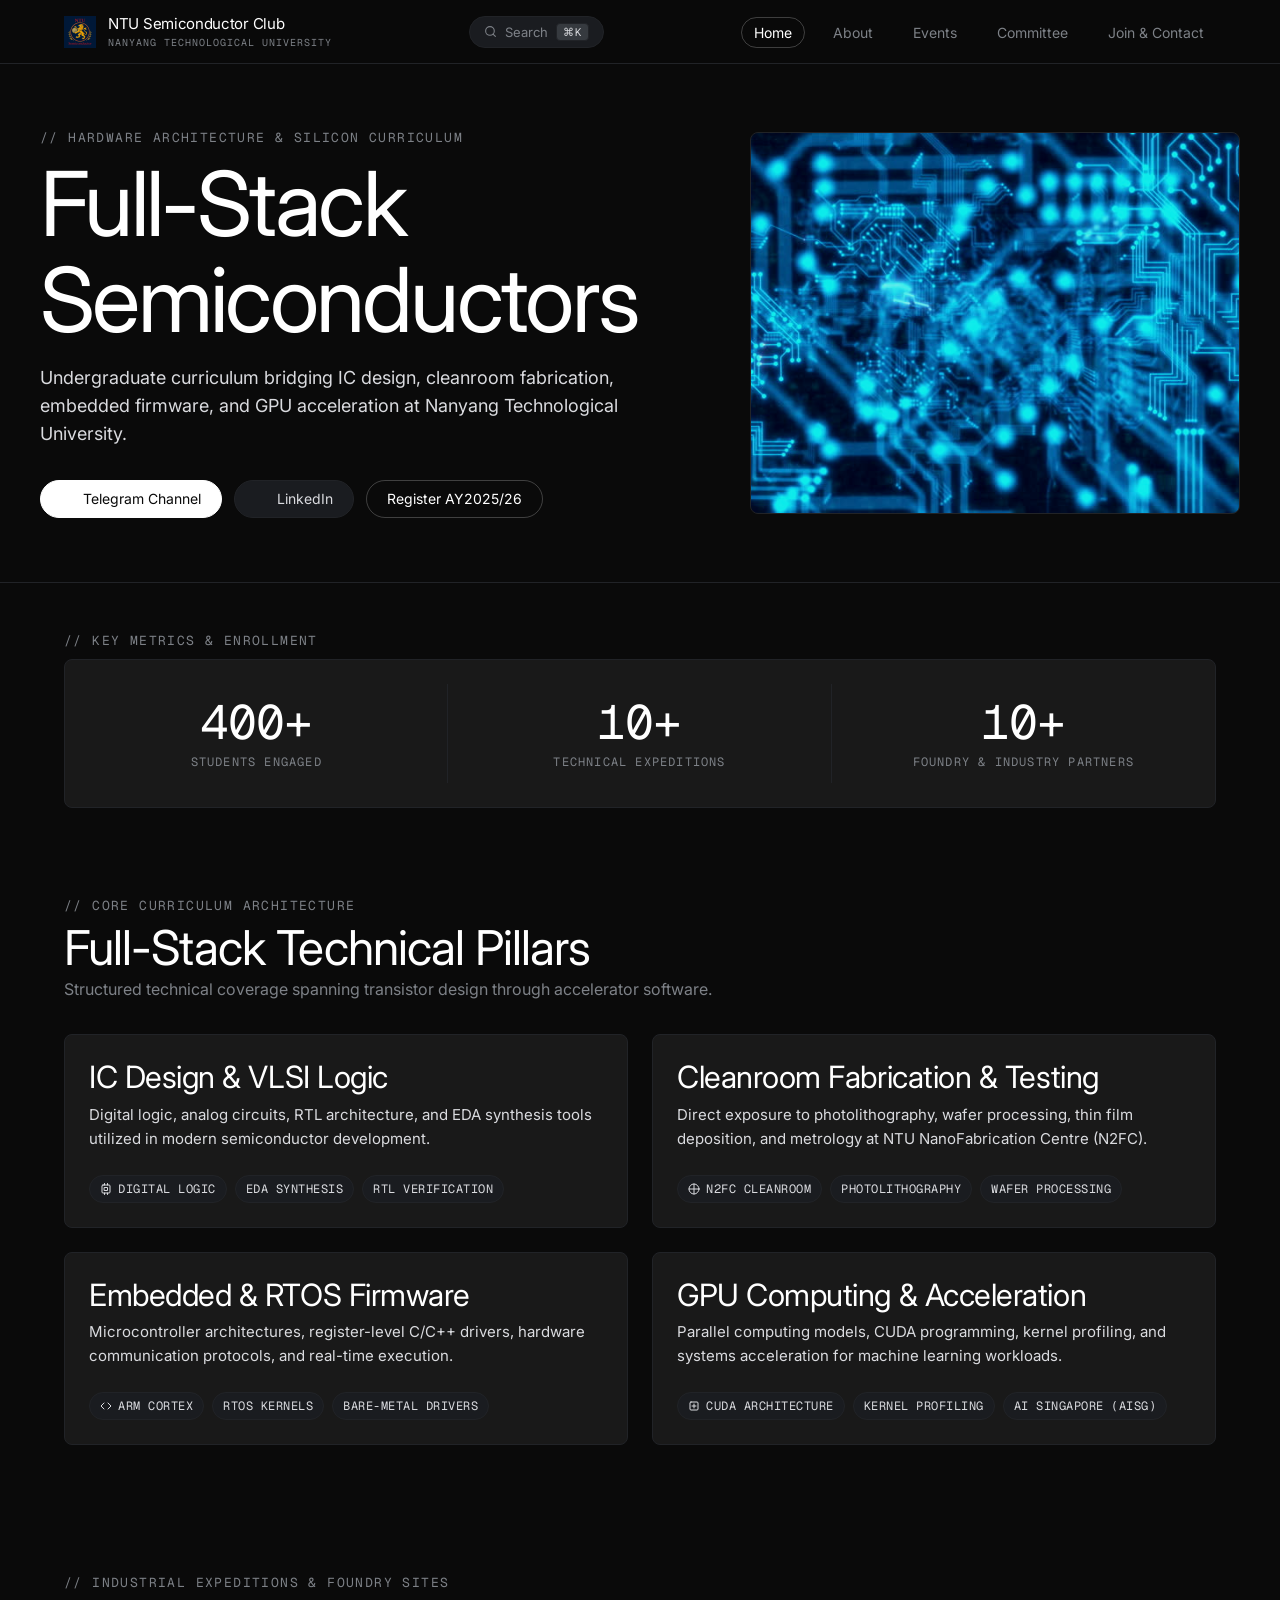
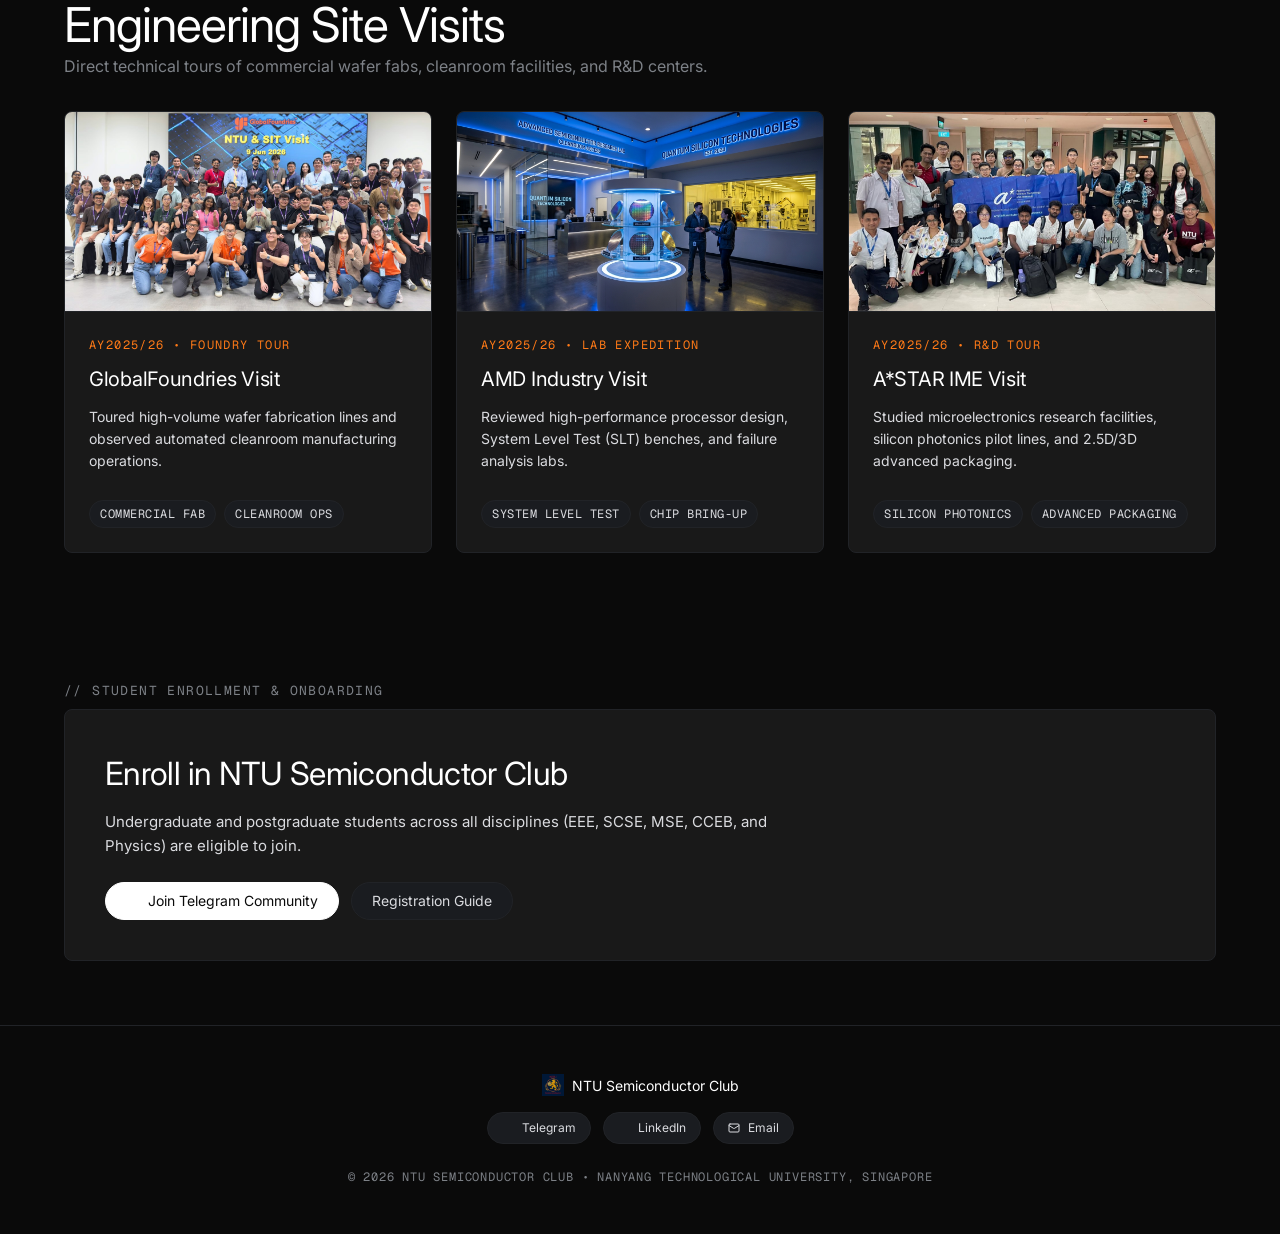
==== commit e40af2ef: "feat(ui): complete overhaul to xAI design system, inline SVGs, and updated AGENTS.md" ====
--- a/index.html
+++ b/index.html
@@ -4,32 +4,30 @@
   <meta charset="utf-8">
   <meta name="viewport" content="width=device-width, initial-scale=1">
   <title>NTU Semiconductor Club</title>
-  <meta name="description" content="Official student club at Nanyang Technological University (NTU) teaching full-stack semiconductors from IC design and fab to embedded, GPU, and AI programming.">
+  <meta name="description" content="Undergraduate semiconductor curriculum bridging IC design, cleanroom fabrication, embedded firmware, and GPU acceleration at Nanyang Technological University.">
   
   <meta property="og:title" content="NTU Semiconductor Club">
-  <meta property="og:description" content="Full-stack semiconductor education at NTU: Design, Fabrication, and Applications.">
+  <meta property="og:description" content="Undergraduate semiconductor curriculum bridging IC design, cleanroom fabrication, embedded firmware, and GPU acceleration at NTU.">
   <meta property="og:image" content="images/hero.jpg">
   <meta property="og:type" content="website">
 
   <!-- Favicon -->
   <link rel="icon" type="image/png" href="images/logo.png">
 
-  <!-- Font Awesome Icons -->
-  <link rel="stylesheet" href="https://cdnjs.cloudflare.com/ajax/libs/font-awesome/6.4.0/css/all.min.css">
+  <!-- Google Fonts: Inter (display/body) & Geist Mono (technical code eyebrows) -->
+  <link rel="preconnect" href="https://fonts.googleapis.com">
+  <link rel="preconnect" href="https://fonts.gstatic.com" crossorigin>
+  <link href="https://fonts.googleapis.com/css2?family=Geist+Mono:wght@400;500&family=Inter:wght@400;500&display=swap" rel="stylesheet">
   
   <!-- Stylesheet -->
   <link rel="stylesheet" href="assets/css/main.css">
-  <!-- Theme Initializer (Prevents FOUC) -->
-  <script>
-    (function(){const t=localStorage.getItem('clubweb-theme')||(window.matchMedia('(prefers-color-scheme: dark)').matches?'dark':'light');document.documentElement.setAttribute('data-theme',t);})();
-  </script>
 </head>
 
 <body>
 
   <div id="wrapper">
 
-    <!-- Meta Header Bar -->
+    <!-- Navigation Bar -->
     <nav id="nav" role="navigation" aria-label="Main Navigation">
       <div class="nav-container">
         <a href="index.html" class="nav-brand">
@@ -40,17 +38,14 @@
           </div>
         </a>
 
-        <div style="display: flex; align-items: center; gap: 8px;">
+        <div class="nav-actions">
           <button class="nav-search-btn" id="open-command-palette" aria-label="Open Command Palette (Cmd+K)">
-            <i class="fas fa-search"></i>
+            <svg class="xai-icon" width="14" height="14" viewBox="0 0 24 24"><circle cx="11" cy="11" r="8"></circle><line x1="21" y1="21" x2="16.65" y2="16.65"></line></svg>
             <span class="nav-search-text">Search</span>
             <kbd class="nav-search-kbd">⌘K</kbd>
           </button>
-          <button class="nav-theme-toggle" id="theme-toggle" aria-label="Toggle dark/light mode" title="Toggle theme">
-            <i class="fas fa-moon"></i>
-          </button>
           <button class="mobile-toggle" aria-label="Toggle navigation menu" aria-expanded="false">
-            <i class="fas fa-bars"></i>
+            <svg class="xai-icon" width="16" height="16" viewBox="0 0 24 24"><line x1="3" y1="12" x2="21" y2="12"></line><line x1="3" y1="6" x2="21" y2="6"></line><line x1="3" y1="18" x2="21" y2="18"></line></svg>
           </button>
         </div>
 
@@ -64,171 +59,210 @@
       </div>
     </nav>
 
-    <!-- Meta Hero Banner -->
+    <!-- Hero Band -->
     <header class="hero">
       <div class="hero-container">
         <div class="hero-content">
-          <div class="astryx-status-pill">
-            <span class="astryx-pulse-dot"></span>
-            <span>AY2025/26 Semester 2 &bull; Active Community</span>
-          </div>
-          <h1>NTU Semiconductor Club</h1>
-          <p>A student community at NTU exploring chip design, cleanroom fabrication, embedded systems, and GPU programming through workshops, industry visits, and projects.</p>
+          <span class="eyebrow-mono">// HARDWARE ARCHITECTURE & SILICON CURRICULUM</span>
+          <h1>Full-Stack Semiconductors</h1>
+          <p>Undergraduate curriculum bridging IC design, cleanroom fabrication, embedded firmware, and GPU acceleration at Nanyang Technological University.</p>
           <div class="hero-actions">
-            <a href="https://t.me/+Wsb5No5hvnxlMjRl" target="_blank" rel="noopener" class="btn"><i class="fa-brands fa-telegram"></i> Telegram Group</a>
-            <a href="https://www.linkedin.com/company/ntu-semiconductor-club/" target="_blank" rel="noopener" class="btn btn-secondary"><i class="fa-brands fa-linkedin"></i> LinkedIn</a>
+            <a href="https://t.me/+Wsb5No5hvnxlMjRl" target="_blank" rel="noopener" class="btn btn-primary">
+              <svg class="xai-icon" width="15" height="15" viewBox="0 0 24 24" fill="currentColor"><path d="M12 2C6.48 2 2 6.48 2 12s4.48 10 10 10 10-4.48 10-10S17.52 2 12 2zm4.64 6.8c-.15 1.58-.8 5.42-1.13 7.19-.14.75-.42 1-.68 1.03-.58.05-1.02-.38-1.58-.75-.88-.58-1.38-.94-2.23-1.5-.99-.65-.35-1.01.22-1.59.15-.15 2.71-2.48 2.76-2.69a.2.2 0 00-.05-.18c-.06-.05-.14-.03-.21-.02-.09.02-1.49.95-4.22 2.79-.4.27-.76.41-1.08.4-.36-.01-1.04-.2-1.55-.37-.63-.2-1.12-.31-1.08-.66.02-.18.27-.36.74-.55 2.92-1.27 4.86-2.11 5.83-2.51 2.78-1.16 3.35-1.36 3.73-1.36.08 0 .27.02.39.12.1.08.13.19.14.27-.01.06.01.24 0 .38z"/></svg>
+              Telegram Channel
+            </a>
+            <a href="https://www.linkedin.com/company/ntu-semiconductor-club/" target="_blank" rel="noopener" class="btn btn-secondary">
+              <svg class="xai-icon" width="15" height="15" viewBox="0 0 24 24" fill="currentColor"><path d="M19 3a2 2 0 0 1 2 2v14a2 2 0 0 1-2 2H5a2 2 0 0 1-2-2V5a2 2 0 0 1 2-2h14m-.5 15.5v-5.3a3.26 3.26 0 0 0-3.26-3.26c-.85 0-1.84.52-2.28 1.3v-1.11h-2.79v8.37h2.79v-4.93c0-.77.62-1.4 1.39-1.4a1.4 1.4 0 0 1 1.4 1.4v4.93h2.75M6.46 8.76a1.68 1.68 0 0 0 1.68-1.68c0-.93-.75-1.69-1.68-1.69a1.69 1.69 0 0 0-1.69 1.69c0 .93.76 1.68 1.69 1.68m1.39 9.94v-8.37H5.07v8.37h2.78z"/></svg>
+              LinkedIn
+            </a>
+            <a href="join.html" class="btn">Register AY2025/26</a>
           </div>
         </div>
         <div class="hero-media">
-          <img src="images/hero.jpg" alt="NTU Semiconductor Club Activity" loading="lazy">
+          <img src="images/hero.jpg" alt="NTU Semiconductor Club cleanroom and workshop activities">
         </div>
       </div>
     </header>
 
     <main>
-      <!-- Stats Summary Row -->
-      <section class="section u-padding-top-0">
+      <!-- Key Metrics Row -->
+      <section class="section" style="padding-top: 48px; padding-bottom: 24px;">
+        <span class="eyebrow-mono">// KEY METRICS &amp; ENROLLMENT</span>
         <div class="stats-row">
           <div class="stat-item">
-            <h3>400+</h3>
-            <p>Students Engaged</p>
+            <div class="stat-number">400+</div>
+            <div class="stat-label">STUDENTS ENGAGED</div>
           </div>
           <div class="stat-item">
-            <h3>10+</h3>
-            <p>Events & Workshops</p>
+            <div class="stat-number">10+</div>
+            <div class="stat-label">TECHNICAL EXPEDITIONS</div>
           </div>
           <div class="stat-item">
-            <h3>10+</h3>
-            <p>Industry Partners</p>
-          </div>
-        </div>
-      </section>
-
-      <!-- Core Pillars -->
+            <div class="stat-number">10+</div>
+            <div class="stat-label">FOUNDRY &amp; INDUSTRY PARTNERS</div>
+          </div>
+        </div>
+      </section>
+
+      <!-- Core Curriculum Pillars -->
       <section class="section">
+        <span class="eyebrow-mono">// CORE CURRICULUM ARCHITECTURE</span>
         <div class="section-header">
-          <h2>The Full-Stack Semiconductor Curriculum</h2>
-          <p>What our members learn and do.</p>
+          <h2>Full-Stack Technical Pillars</h2>
+          <p>Structured technical coverage spanning transistor design through accelerator software.</p>
         </div>
 
         <div class="grid">
           <div class="card">
-            <h3>Chip Design & VLSI</h3>
-            <p>Learn digital logic, analog circuits, and the EDA tools used in real chip design.</p>
-            <div class="astryx-layer-tags">
-              <span class="astryx-layer-tag">Digital Logic</span>
-              <span class="astryx-layer-tag">EDA Tools</span>
-            </div>
-          </div>
-
-          <div class="card">
-            <h3>Fabrication & Packaging</h3>
-            <p>Visit cleanrooms and understand wafer fabrication, photolithography, and packaging.</p>
-            <div class="astryx-layer-tags">
-              <span class="astryx-layer-tag">N2FC Cleanroom</span>
-              <span class="astryx-layer-tag">Photolithography</span>
-            </div>
-          </div>
-
-          <div class="card">
-            <h3>Embedded Systems & Firmware</h3>
-            <p>Write C/C++ firmware for microcontrollers and hardware interfaces.</p>
-            <div class="astryx-layer-tags">
-              <span class="astryx-layer-tag">Microcontrollers</span>
-              <span class="astryx-layer-tag">Embedded C/C++</span>
-            </div>
-          </div>
-
-          <div class="card">
-            <h3>GPU & AI Programming</h3>
-            <p>Write parallel CUDA code to accelerate neural networks and heavy workloads.</p>
-            <div class="astryx-layer-tags">
-              <span class="astryx-layer-tag">CUDA</span>
-              <span class="astryx-layer-tag">AI Singapore (AISG)</span>
-            </div>
-          </div>
-        </div>
-      </section>
-
-      <!-- Industrial Engagements -->
+            <h3>IC Design &amp; VLSI Logic</h3>
+            <p>Digital logic, analog circuits, RTL architecture, and EDA synthesis tools utilized in modern semiconductor development.</p>
+            <div class="tags-cluster">
+              <span class="tag-mono">
+                <svg class="xai-icon" width="13" height="13" viewBox="0 0 24 24"><rect x="4" y="4" width="16" height="16" rx="2"></rect><rect x="9" y="9" width="6" height="6"></rect><line x1="9" y1="1" x2="9" y2="4"></line><line x1="15" y1="1" x2="15" y2="4"></line><line x1="9" y1="20" x2="9" y2="23"></line><line x1="15" y1="20" x2="15" y2="23"></line></svg>
+                DIGITAL LOGIC
+              </span>
+              <span class="tag-mono">EDA SYNTHESIS</span>
+              <span class="tag-mono">RTL VERIFICATION</span>
+            </div>
+          </div>
+
+          <div class="card">
+            <h3>Cleanroom Fabrication &amp; Testing</h3>
+            <p>Direct exposure to photolithography, wafer processing, thin film deposition, and metrology at NTU NanoFabrication Centre (N2FC).</p>
+            <div class="tags-cluster">
+              <span class="tag-mono">
+                <svg class="xai-icon" width="13" height="13" viewBox="0 0 24 24"><circle cx="12" cy="12" r="10"></circle><line x1="12" y1="2" x2="12" y2="22"></line><line x1="2" y1="12" x2="22" y2="12"></line></svg>
+                N2FC CLEANROOM
+              </span>
+              <span class="tag-mono">PHOTOLITHOGRAPHY</span>
+              <span class="tag-mono">WAFER PROCESSING</span>
+            </div>
+          </div>
+
+          <div class="card">
+            <h3>Embedded &amp; RTOS Firmware</h3>
+            <p>Microcontroller architectures, register-level C/C++ drivers, hardware communication protocols, and real-time execution.</p>
+            <div class="tags-cluster">
+              <span class="tag-mono">
+                <svg class="xai-icon" width="13" height="13" viewBox="0 0 24 24"><polyline points="16 18 22 12 16 6"></polyline><polyline points="8 6 2 12 8 18"></polyline></svg>
+                ARM CORTEX
+              </span>
+              <span class="tag-mono">RTOS KERNELS</span>
+              <span class="tag-mono">BARE-METAL DRIVERS</span>
+            </div>
+          </div>
+
+          <div class="card">
+            <h3>GPU Computing &amp; Acceleration</h3>
+            <p>Parallel computing models, CUDA programming, kernel profiling, and systems acceleration for machine learning workloads.</p>
+            <div class="tags-cluster">
+              <span class="tag-mono">
+                <svg class="xai-icon" width="13" height="13" viewBox="0 0 24 24"><rect x="4" y="4" width="16" height="16" rx="2"></rect><path d="M8 12h8"></path><path d="M12 8v8"></path></svg>
+                CUDA ARCHITECTURE
+              </span>
+              <span class="tag-mono">KERNEL PROFILING</span>
+              <span class="tag-mono">AI SINGAPORE (AISG)</span>
+            </div>
+          </div>
+        </div>
+      </section>
+
+      <!-- Industrial Site Visits -->
       <section class="section">
+        <span class="eyebrow-mono">// INDUSTRIAL EXPEDITIONS &amp; FOUNDRY SITES</span>
         <div class="section-header">
-          <h2>Recent Industry Site Visits</h2>
-          <p>First-hand tours of commercial foundries, cleanrooms, and engineering centers.</p>
+          <h2>Engineering Site Visits</h2>
+          <p>Direct technical tours of commercial wafer fabs, cleanroom facilities, and R&amp;D centers.</p>
         </div>
 
         <div class="grid-3">
           <div class="event-card">
             <div class="event-card-img-wrapper">
-              <img src="images/globalfoundries.jpg" alt="GlobalFoundries Visit" loading="lazy">
+              <img src="images/globalfoundries.jpg" alt="GlobalFoundries wafer fabrication line visit" loading="lazy">
             </div>
             <div class="event-card-body">
+              <div class="event-date">AY2025/26 &bull; FOUNDRY TOUR</div>
               <h3>GlobalFoundries Visit</h3>
-              <p>Toured commercial wafer fabrication lines and observed cleanroom manufacturing operations.</p>
-              <div class="astryx-layer-tags">
-                <span class="astryx-layer-tag"><i class="fas fa-industry u-margin-right-sm"></i> Commercial Fab Line</span>
-                <span class="astryx-layer-tag">Cleanroom Ops</span>
+              <p>Toured high-volume wafer fabrication lines and observed automated cleanroom manufacturing operations.</p>
+              <div class="tags-cluster">
+                <span class="tag-mono">COMMERCIAL FAB</span>
+                <span class="tag-mono">CLEANROOM OPS</span>
               </div>
             </div>
           </div>
 
           <div class="event-card">
             <div class="event-card-img-wrapper">
-              <img src="images/amd.jpg" alt="AMD Industry Visit" loading="lazy">
+              <img src="images/amd.jpg" alt="AMD Singapore engineering facility visit" loading="lazy">
             </div>
             <div class="event-card-body">
+              <div class="event-date">AY2025/26 &bull; LAB EXPEDITION</div>
               <h3>AMD Industry Visit</h3>
-              <p>Explored high-performance computing, processor architecture, and graphics hardware design.</p>
-              <div class="astryx-layer-tags">
-                <span class="astryx-layer-tag"><i class="fas fa-microchip u-margin-right-sm"></i> System Level Test (SLT)</span>
-                <span class="astryx-layer-tag">Failure Analysis</span>
+              <p>Reviewed high-performance processor design, System Level Test (SLT) benches, and failure analysis labs.</p>
+              <div class="tags-cluster">
+                <span class="tag-mono">SYSTEM LEVEL TEST</span>
+                <span class="tag-mono">CHIP BRING-UP</span>
               </div>
             </div>
           </div>
 
           <div class="event-card">
             <div class="event-card-img-wrapper">
-              <img src="images/ime.jpg" alt="A*STAR IME Visit" loading="lazy">
+              <img src="images/ime.jpg" alt="A*STAR Institute of Microelectronics tour" loading="lazy">
             </div>
             <div class="event-card-body">
+              <div class="event-date">AY2025/26 &bull; R&amp;D TOUR</div>
               <h3>A*STAR IME Visit</h3>
-              <p>Learnt about microelectronics research, MEMS technology, and advanced packaging.</p>
-              <div class="astryx-layer-tags">
-                <span class="astryx-layer-tag"><i class="fas fa-flask u-margin-right-sm"></i> Silicon Photonics</span>
-                <span class="astryx-layer-tag">Advanced Packaging</span>
+              <p>Studied microelectronics research facilities, silicon photonics pilot lines, and 2.5D/3D advanced packaging.</p>
+              <div class="tags-cluster">
+                <span class="tag-mono">SILICON PHOTONICS</span>
+                <span class="tag-mono">ADVANCED PACKAGING</span>
               </div>
             </div>
           </div>
         </div>
       </section>
 
-      <!-- Join CTA Card -->
+      <!-- Student Enrollment Callout -->
       <section class="section">
-        <div class="card cta-card">
-          <h2>Get Involved With NTU Semiconductor Club</h2>
-          <p>Whether you study EEE, SCSE, MSE, or any other discipline — everyone is welcome.</p>
-          <div class="cta-card-actions">
-            <a href="https://t.me/+Wsb5No5hvnxlMjRl" target="_blank" rel="noopener" class="btn"><i class="fa-brands fa-telegram"></i> Telegram Group</a>
-            <a href="join.html" class="btn btn-secondary">Join Membership</a>
+        <span class="eyebrow-mono">// STUDENT ENROLLMENT &amp; ONBOARDING</span>
+        <div class="card" style="padding: 40px; text-align: left;">
+          <h2 style="font-size: 32px; margin-bottom: 12px;">Enroll in NTU Semiconductor Club</h2>
+          <p style="max-width: 680px; margin-bottom: 24px;">Undergraduate and postgraduate students across all disciplines (EEE, SCSE, MSE, CCEB, and Physics) are eligible to join.</p>
+          <div class="hero-actions">
+            <a href="https://t.me/+Wsb5No5hvnxlMjRl" target="_blank" rel="noopener" class="btn btn-primary">
+              <svg class="xai-icon" width="15" height="15" viewBox="0 0 24 24" fill="currentColor"><path d="M12 2C6.48 2 2 6.48 2 12s4.48 10 10 10 10-4.48 10-10S17.52 2 12 2zm4.64 6.8c-.15 1.58-.8 5.42-1.13 7.19-.14.75-.42 1-.68 1.03-.58.05-1.02-.38-1.58-.75-.88-.58-1.38-.94-2.23-1.5-.99-.65-.35-1.01.22-1.59.15-.15 2.71-2.48 2.76-2.69a.2.2 0 00-.05-.18c-.06-.05-.14-.03-.21-.02-.09.02-1.49.95-4.22 2.79-.4.27-.76.41-1.08.4-.36-.01-1.04-.2-1.55-.37-.63-.2-1.12-.31-1.08-.66.02-.18.27-.36.74-.55 2.92-1.27 4.86-2.11 5.83-2.51 2.78-1.16 3.35-1.36 3.73-1.36.08 0 .27.02.39.12.1.08.13.19.14.27-.01.06.01.24 0 .38z"/></svg>
+              Join Telegram Community
+            </a>
+            <a href="join.html" class="btn btn-secondary">Registration Guide</a>
           </div>
         </div>
       </section>
     </main>
 
-    <!-- Meta Footer -->
+    <!-- Footer -->
     <footer>
       <div class="footer-container">
         <div class="footer-brand">
-          <img src="images/logo.png" alt="NTU Semiconductor Club Logo" class="footer-brand-img">
+          <img src="images/logo.png" alt="NTU Semiconductor Club Logo">
           <span>NTU Semiconductor Club</span>
         </div>
         <div class="footer-links">
-          <a href="https://t.me/+Wsb5No5hvnxlMjRl" target="_blank" rel="noopener" class="btn btn-secondary btn-sm"><i class="fa-brands fa-telegram icon-telegram"></i> Telegram</a>
-          <a href="https://www.linkedin.com/company/ntu-semiconductor-club/" target="_blank" rel="noopener" class="btn btn-secondary btn-sm"><i class="fa-brands fa-linkedin icon-linkedin"></i> LinkedIn</a>
-          <a href="mailto:ntu.semiconductor.club@ntu.edu.sg" class="btn btn-secondary btn-sm"><i class="fa-regular fa-envelope"></i> Email</a>
+          <a href="https://t.me/+Wsb5No5hvnxlMjRl" target="_blank" rel="noopener" class="btn btn-secondary btn-sm">
+            <svg class="xai-icon" width="13" height="13" viewBox="0 0 24 24" fill="currentColor"><path d="M12 2C6.48 2 2 6.48 2 12s4.48 10 10 10 10-4.48 10-10S17.52 2 12 2zm4.64 6.8c-.15 1.58-.8 5.42-1.13 7.19-.14.75-.42 1-.68 1.03-.58.05-1.02-.38-1.58-.75-.88-.58-1.38-.94-2.23-1.5-.99-.65-.35-1.01.22-1.59.15-.15 2.71-2.48 2.76-2.69a.2.2 0 00-.05-.18c-.06-.05-.14-.03-.21-.02-.09.02-1.49.95-4.22 2.79-.4.27-.76.41-1.08.4-.36-.01-1.04-.2-1.55-.37-.63-.2-1.12-.31-1.08-.66.02-.18.27-.36.74-.55 2.92-1.27 4.86-2.11 5.83-2.51 2.78-1.16 3.35-1.36 3.73-1.36.08 0 .27.02.39.12.1.08.13.19.14.27-.01.06.01.24 0 .38z"/></svg>
+            Telegram
+          </a>
+          <a href="https://www.linkedin.com/company/ntu-semiconductor-club/" target="_blank" rel="noopener" class="btn btn-secondary btn-sm">
+            <svg class="xai-icon" width="13" height="13" viewBox="0 0 24 24" fill="currentColor"><path d="M19 3a2 2 0 0 1 2 2v14a2 2 0 0 1-2 2H5a2 2 0 0 1-2-2V5a2 2 0 0 1 2-2h14m-.5 15.5v-5.3a3.26 3.26 0 0 0-3.26-3.26c-.85 0-1.84.52-2.28 1.3v-1.11h-2.79v8.37h2.79v-4.93c0-.77.62-1.4 1.39-1.4a1.4 1.4 0 0 1 1.4 1.4v4.93h2.75M6.46 8.76a1.68 1.68 0 0 0 1.68-1.68c0-.93-.75-1.69-1.68-1.69a1.69 1.69 0 0 0-1.69 1.69c0 .93.76 1.68 1.69 1.68m1.39 9.94v-8.37H5.07v8.37h2.78z"/></svg>
+            LinkedIn
+          </a>
+          <a href="mailto:ntu.semiconductor.club@ntu.edu.sg" class="btn btn-secondary btn-sm">
+            <svg class="xai-icon" width="13" height="13" viewBox="0 0 24 24"><rect x="2" y="4" width="20" height="16" rx="2"></rect><path d="m22 7-8.97 5.7a1.94 1.94 0 0 1-2.06 0L2 7"></path></svg>
+            Email
+          </a>
         </div>
         <div class="footer-copy">
-          &copy; 2026 NTU Semiconductor Club. Nanyang Technological University, Singapore.
+          &copy; 2026 NTU SEMICONDUCTOR CLUB &bull; NANYANG TECHNOLOGICAL UNIVERSITY, SINGAPORE
         </div>
       </div>
     </footer>
--- a/assets/css/main.css
+++ b/assets/css/main.css
@@ -1,163 +1,104 @@
-/* ==================== META ASTRYX DESIGN SYSTEM TOKENS ====================
- * Aligned with @astryxdesign/core and @astryxdesign/theme-neutral specifications.
- * Supports light-dark() CSS color-scheme alongside prefers-color-scheme fallbacks.
- */
+/* ==========================================================================
+   xAI DESIGN SYSTEM SPECIFICATION (clubweb)
+   Stark monochrome, futuristic minimalism, engineered restraint.
+   Aligned strictly with getdesign.md/x.ai/design-md
+   ========================================================================== */
+
 :root {
-  color-scheme: light dark;
-
-  /* Brand Palette */
-  --color-brand: #0866ff;
-  --color-brand-hover: #0052cc;
-  --color-accent: light-dark(#0866ff, #4589ff);
-
-  /* Surface & Background Tokens */
-  --color-background-body: light-dark(#f0f2f5, #18191a);
-  --color-background-surface: light-dark(#ffffff, #242526);
-  --color-background-surface-subtle: light-dark(#f7f8fa, #1e1f20);
-  --color-background-card: light-dark(#ffffff, #242526);
-  --color-background-popover: light-dark(#ffffff, #262626);
-  --color-background-muted: light-dark(#eef0f4, #2a2b2d);
-
-  /* Text Tokens */
-  --color-text-primary: light-dark(#050505, #e4e6eb);
-  --color-text-secondary: light-dark(#65676b, #b0b3b8);
-  --color-text-muted: light-dark(#8a8d91, #8a8d91);
-  --color-text-disabled: light-dark(#a3a3a3, #525252);
-  --color-text-brand: var(--color-brand);
-
-  /* Borders & Dividers */
-  --color-border: light-dark(#e4e6eb, #393a3b);
-  --color-border-emphasized: light-dark(#ced0d4, #4e5053);
-
-  /* Elevation & Shadows (Astryx 3-tier elevation) */
-  --shadow-low: 0 1px 2px rgba(0, 0, 0, 0.08), 0 2px 4px rgba(0, 0, 0, 0.04);
-  --shadow-med: 0 4px 12px rgba(0, 0, 0, 0.12);
-  --shadow-high: 0 12px 28px rgba(0, 0, 0, 0.22);
-
-  /* Astryx Spacing Scale */
-  --spacing-1: 4px;
-  --spacing-2: 8px;
-  --spacing-3: 12px;
-  --spacing-4: 16px;
-  --spacing-5: 20px;
-  --spacing-6: 24px;
-  --spacing-8: 32px;
-  --spacing-10: 40px;
-  --spacing-12: 48px;
-
-  /* Astryx Radii Scale */
-  --radius-inner: 4px;
-  --radius-element: 8px;
-  --radius-container: 12px;
-  --radius-pill: 9999px;
-
-  /* Astryx Layer / Offset System */
-  --layer-offset: var(--spacing-2);
-  --layer-z-index: 1200;
-
-  /* Backward Compatibility Aliases for --meta-* Tokens */
-  --meta-blue: var(--color-brand);
-  --meta-blue-hover: var(--color-brand-hover);
-  --meta-bg: var(--color-background-body);
-  --meta-surface: var(--color-background-surface);
-  --meta-surface-subtle: var(--color-background-surface-subtle);
-  --meta-text-primary: var(--color-text-primary);
-  --meta-text-secondary: var(--color-text-secondary);
-  --meta-text-muted: var(--color-text-muted);
-  --meta-border: var(--color-border);
-  --meta-divider: var(--color-border-emphasized);
-  --meta-shadow: var(--shadow-low);
-  --meta-shadow-hover: var(--shadow-med);
-  --meta-radius-sm: var(--radius-inner);
-  --meta-radius-md: var(--radius-element);
-  --meta-radius-lg: var(--radius-container);
-
-  /* Typography Stack */
-  --font-family-body: -apple-system, BlinkMacSystemFont, "Segoe UI", Roboto, Helvetica, Arial, sans-serif;
-  --font-family-heading: -apple-system, BlinkMacSystemFont, "Segoe UI", Roboto, Helvetica, Arial, sans-serif;
-  --font-system: var(--font-family-body);
+  color-scheme: dark;
+
+  /* --- 1. Surfaces & Canvas --- */
+  --color-canvas: #0a0a0a;
+  --color-canvas-soft: #1a1c20;
+  --color-canvas-card: #191919;
+  --color-canvas-mid: #363a3f;
+  --color-hairline: #212327;
+
+  /* --- 2. Text & Ink --- */
+  --color-primary: #ffffff;
+  --color-on-primary: #0a0a0a;
+  --color-ink: #ffffff;
+  --color-ink-hover: #fafaf7;
+  --color-body: #dadbdf;
+  --color-body-mid: #7d8187;
+  --color-mute: #7d8187;
+
+  /* --- 3. Borders & Translucency --- */
+  --color-border: #212327;
+  --color-border-pill: rgba(255, 255, 255, 0.22);
+  --color-border-pill-hover: rgba(255, 255, 255, 0.65);
+
+  /* --- 4. Sparse Illustrative Accents --- */
+  --color-accent-sunset: #ff7a17;
+  --color-accent-sunset-soft: #ffc285;
+  --color-accent-dusk: #7c3aed;
+  --color-accent-twilight: #c4b5fd;
+  --color-accent-breeze: #a0c3ec;
+  --color-accent-midnight: #0d1726;
+
+  /* --- 5. Spacing Ladder (Base 4px) --- */
+  --spacing-xxs: 2px;
+  --spacing-xs: 4px;
+  --spacing-sm: 8px;
+  --spacing-md: 12px;
+  --spacing-lg: 16px;
+  --spacing-xl: 24px;
+  --spacing-2xl: 32px;
+  --spacing-3xl: 48px;
+  --spacing-4xl: 64px;
+
+  /* --- 6. Border Radii --- */
+  --rounded-none: 0px;
+  --rounded-sm: 8px;
+  --rounded-pill: 9999px;
+  --rounded-full: 9999px;
+
+  /* --- 7. Typography Stacks --- */
+  --font-sans: 'Inter', system-ui, -apple-system, BlinkMacSystemFont, "Segoe UI", Roboto, sans-serif;
+  --font-mono: 'Geist Mono', 'SF Mono', 'JetBrains Mono', ui-monospace, Menlo, Monaco, Consolas, monospace;
 
   --nav-height: 64px;
 }
 
-/* Explicit Dark Theme override */
-:root[data-theme="dark"] {
-  color-scheme: dark;
-  --color-background-body: #18191a;
-  --color-background-surface: #242526;
-  --color-background-surface-subtle: #1e1f20;
-  --color-background-card: #242526;
-  --color-background-popover: #262626;
-  --color-background-muted: #2a2b2d;
-  --color-text-primary: #e4e6eb;
-  --color-text-secondary: #b0b3b8;
-  --color-border: #393a3b;
-  --color-border-emphasized: #4e5053;
-  --shadow-low: 0 1px 2px rgba(0, 0, 0, 0.3);
-  --shadow-med: 0 4px 16px rgba(0, 0, 0, 0.4);
-  --shadow-high: 0 12px 32px rgba(0, 0, 0, 0.5);
-}
-
-/* Explicit Light Theme override */
-:root[data-theme="light"] {
-  color-scheme: light;
-  --color-background-body: #f0f2f5;
-  --color-background-surface: #ffffff;
-  --color-background-surface-subtle: #f7f8fa;
-  --color-background-card: #ffffff;
-  --color-background-popover: #ffffff;
-  --color-background-muted: #eef0f4;
-  --color-text-primary: #050505;
-  --color-text-secondary: #65676b;
-  --color-border: #e4e6eb;
-  --color-border-emphasized: #ced0d4;
-  --shadow-low: 0 1px 2px rgba(0, 0, 0, 0.08), 0 2px 4px rgba(0, 0, 0, 0.04);
-  --shadow-med: 0 4px 12px rgba(0, 0, 0, 0.12);
-  --shadow-high: 0 12px 28px rgba(0, 0, 0, 0.22);
-}
-
-/* Fallback for browsers without light-dark() support */
-@media (prefers-color-scheme: dark) {
-  :root:not([data-theme="light"]) {
-    --color-background-body: #18191a;
-    --color-background-surface: #242526;
-    --color-background-surface-subtle: #1e1f20;
-    --color-background-card: #242526;
-    --color-background-popover: #262626;
-    --color-background-muted: #2a2b2d;
-    --color-text-primary: #e4e6eb;
-    --color-text-secondary: #b0b3b8;
-    --color-border: #393a3b;
-    --color-border-emphasized: #4e5053;
-    --shadow-low: 0 1px 2px rgba(0, 0, 0, 0.3);
-    --shadow-med: 0 4px 16px rgba(0, 0, 0, 0.4);
-    --shadow-high: 0 12px 32px rgba(0, 0, 0, 0.5);
-  }
-}
-
+/* ==================== GLOBAL BASE RESET ==================== */
 *, *::before, *::after {
   box-sizing: border-box;
-}
-
-html {
-  scroll-behavior: smooth;
-}
-
-body {
   margin: 0;
   padding: 0;
-  background-color: var(--meta-bg);
-  color: var(--meta-text-primary);
-  font-family: var(--font-system);
+}
+
+html {
+  font-family: var(--font-sans);
+  background-color: var(--color-canvas);
+  color: var(--color-body);
+  font-size: 16px;
   line-height: 1.5;
   -webkit-font-smoothing: antialiased;
-  overflow-wrap: break-word;
-}
-
-a {
-  text-decoration: none;
-  color: inherit;
-  transition: opacity 0.15s ease;
+  -moz-osx-font-smoothing: grayscale;
+  scroll-behavior: smooth;
+  height: 100%;
+}
+
+body {
+  background-color: var(--color-canvas);
+  color: var(--color-body);
+  font-family: var(--font-sans);
+  font-weight: 400;
+  min-height: 100vh;
+  display: flex;
+  flex-direction: column;
+  overflow-x: hidden;
+}
+
+#wrapper {
+  display: flex;
+  flex-direction: column;
+  min-height: 100vh;
+  width: 100%;
+}
+
+main {
+  flex: 1 0 auto;
 }
 
 img {
@@ -166,654 +107,402 @@
   display: block;
 }
 
-#wrapper {
-  width: 100%;
-  min-height: 100vh;
-  display: flex;
-  flex-direction: column;
-  background: var(--meta-bg);
-}
-
-/* ==================== NAVIGATION BAR ==================== */
+a {
+  color: inherit;
+  text-decoration: none;
+  transition: color 0.15s ease, border-color 0.15s ease, opacity 0.15s ease;
+}
+
+/* ==================== SVG ICONS ==================== */
+.xai-icon {
+  display: inline-block;
+  width: 1em;
+  height: 1em;
+  stroke-width: 2;
+  stroke: currentColor;
+  fill: none;
+  stroke-linecap: round;
+  stroke-linejoin: round;
+  vertical-align: middle;
+  flex-shrink: 0;
+}
+
+.xai-icon[fill="currentColor"] {
+  stroke: none;
+}
+
+/* ==================== TYPOGRAPHY HIERARCHY ====================
+   Strict regular weight 400. Negative tracking on displays.
+   ============================================================== */
+
+h1, h2, h3, h4, h5, h6 {
+  font-family: var(--font-sans);
+  font-weight: 400 !important;
+  color: var(--color-ink);
+  line-height: 1.15;
+}
+
+/* display-xl: Hero scale */
+.display-xl, h1 {
+  font-size: clamp(40px, 7vw, 96px);
+  line-height: clamp(44px, 7.5vw, 96px);
+  letter-spacing: -0.03em;
+}
+
+/* display-lg: Sub-hero */
+.display-lg {
+  font-size: clamp(34px, 5vw, 72px);
+  line-height: clamp(38px, 5.5vw, 72px);
+  letter-spacing: -0.025em;
+}
+
+/* display-md: Section headers */
+.display-md, h2 {
+  font-size: clamp(28px, 3.8vw, 48px);
+  line-height: clamp(32px, 4.2vw, 48px);
+  letter-spacing: -0.02em;
+}
+
+/* display-sm: Card clusters */
+.display-sm, h3 {
+  font-size: clamp(20px, 2.4vw, 32px);
+  line-height: clamp(26px, 2.8vw, 36px);
+  letter-spacing: -0.015em;
+}
+
+/* display-xs: Component titles */
+.display-xs, h4 {
+  font-size: 20px;
+  line-height: 28px;
+  letter-spacing: 0;
+}
+
+/* Monospace Eyebrow (Geist Mono uppercase tracked code-comment) */
+.eyebrow-mono {
+  font-family: var(--font-mono);
+  font-size: 13px;
+  font-weight: 400;
+  line-height: 20px;
+  letter-spacing: 1.4px;
+  text-transform: uppercase;
+  color: var(--color-mute);
+  margin-bottom: var(--spacing-sm);
+  display: block;
+}
+
+.caption-mono {
+  font-family: var(--font-mono);
+  font-size: 13px;
+  font-weight: 400;
+  letter-spacing: 1.4px;
+  text-transform: uppercase;
+  color: var(--color-mute);
+}
+
+.caption-mono-sm {
+  font-family: var(--font-mono);
+  font-size: 11px;
+  font-weight: 400;
+  letter-spacing: 1.2px;
+  text-transform: uppercase;
+  color: var(--color-mute);
+}
+
+p {
+  color: var(--color-body);
+  font-size: 16px;
+  line-height: 26px;
+  font-weight: 400;
+}
+
+.lead {
+  font-size: 18px;
+  line-height: 28px;
+  color: var(--color-body);
+}
+
+/* ==================== BUTTONS (THE PILL SYSTEM) ====================
+   xAI Rule: Every interactive button is a pill (border-radius: 9999px).
+   Outline with translucent white border is the canonical button.
+   ================================================================== */
+
+.btn {
+  display: inline-flex;
+  align-items: center;
+  justify-content: center;
+  gap: var(--spacing-sm);
+  padding: 8px 20px;
+  border-radius: var(--rounded-pill);
+  background-color: transparent;
+  color: var(--color-ink);
+  border: 1px solid var(--color-border-pill);
+  font-family: var(--font-sans);
+  font-size: 14px;
+  font-weight: 400;
+  line-height: 20px;
+  cursor: pointer;
+  transition: all 0.15s ease;
+  white-space: nowrap;
+  text-align: center;
+}
+
+.btn:hover {
+  border-color: var(--color-border-pill-hover);
+  background-color: rgba(255, 255, 255, 0.08);
+  color: var(--color-ink);
+}
+
+/* Primary White-Filled Pill (Rare) */
+.btn-primary {
+  background-color: var(--color-primary);
+  color: var(--color-on-primary);
+  border-color: var(--color-primary);
+}
+
+.btn-primary:hover {
+  background-color: var(--color-ink-hover);
+  border-color: var(--color-ink-hover);
+  color: var(--color-on-primary);
+}
+
+/* Secondary Dark Pill */
+.btn-secondary {
+  background-color: var(--color-canvas-soft);
+  color: var(--color-body);
+  border-color: var(--color-hairline);
+}
+
+.btn-secondary:hover {
+  background-color: var(--color-canvas-card);
+  border-color: var(--color-border-pill);
+  color: var(--color-ink);
+}
+
+/* Small Pill */
+.btn-sm {
+  padding: 6px 14px;
+  font-size: 12px;
+  line-height: 18px;
+}
+
+/* ==================== CARDS & CONTAINERS ====================
+   xAI Rule: 8px radius (--rounded-sm), #191919 fill, hairline border,
+   NO drop shadows.
+   ========================================================== */
+
+.card {
+  background-color: var(--color-canvas-card);
+  border: 1px solid var(--color-hairline);
+  border-radius: var(--rounded-sm);
+  padding: var(--spacing-xl);
+  display: flex;
+  flex-direction: column;
+  transition: border-color 0.2s ease, background-color 0.2s ease;
+  box-shadow: none !important;
+}
+
+.card:hover {
+  border-color: rgba(255, 255, 255, 0.25);
+  background-color: var(--color-canvas-soft);
+}
+
+.card h3 {
+  margin-bottom: var(--spacing-sm);
+  color: var(--color-ink);
+}
+
+.card p {
+  color: var(--color-body);
+  font-size: 15px;
+  line-height: 24px;
+  margin-bottom: var(--spacing-md);
+  flex-grow: 1;
+}
+
+/* Content Grid (2-up at desktop per xAI spec) */
+.grid {
+  display: grid;
+  grid-template-columns: repeat(2, 1fr);
+  gap: var(--spacing-xl);
+}
+
+.grid-3 {
+  display: grid;
+  grid-template-columns: repeat(3, 1fr);
+  gap: var(--spacing-xl);
+}
+
+@media (max-width: 900px) {
+  .grid, .grid-3 {
+    grid-template-columns: 1fr;
+    gap: var(--spacing-lg);
+  }
+}
+
+/* Monospace Tags / Chips */
+.tag-mono, .pill-tag {
+  display: inline-flex;
+  align-items: center;
+  gap: 6px;
+  padding: 4px 10px;
+  border-radius: var(--rounded-pill);
+  background-color: var(--color-canvas-soft);
+  border: 1px solid var(--color-hairline);
+  font-family: var(--font-mono);
+  font-size: 12px;
+  font-weight: 400;
+  letter-spacing: 0.5px;
+  color: var(--color-body);
+  white-space: nowrap;
+}
+
+.tags-cluster {
+  display: flex;
+  flex-wrap: wrap;
+  gap: var(--spacing-sm);
+  margin-top: auto;
+  padding-top: var(--spacing-md);
+}
+
+/* ==================== STICKY NAVIGATION BAR ==================== */
 #nav {
   position: sticky;
   top: 0;
   z-index: 1000;
-  background: var(--meta-surface);
-  border-bottom: 1px solid var(--meta-border);
-  box-shadow: var(--meta-shadow);
+  background-color: rgba(10, 10, 10, 0.88);
+  backdrop-filter: blur(16px);
+  -webkit-backdrop-filter: blur(16px);
+  border-bottom: 1px solid var(--color-hairline);
+  height: var(--nav-height);
+  display: flex;
+  align-items: center;
   width: 100%;
-  transition: background 0.2s ease, box-shadow 0.2s ease, backdrop-filter 0.2s ease;
-}
-
-#nav.scrolled {
-  background: light-dark(rgba(255, 255, 255, 0.88), rgba(36, 37, 38, 0.88));
-  backdrop-filter: blur(14px);
-  -webkit-backdrop-filter: blur(14px);
-  box-shadow: var(--shadow-med);
 }
 
 .nav-container {
-  max-width: 1140px;
+  width: 100%;
+  max-width: 1200px;
   margin: 0 auto;
-  height: var(--nav-height);
+  padding: 0 var(--spacing-xl);
   display: flex;
   align-items: center;
   justify-content: space-between;
-  padding: 0 20px;
-  flex-wrap: nowrap;
 }
 
 .nav-brand {
   display: flex;
   align-items: center;
-  gap: 12px;
-  font-weight: 800;
-  font-size: 1.15rem;
-  color: var(--meta-text-primary);
-  letter-spacing: -0.01em;
-  white-space: nowrap;
-  flex-shrink: 0;
+  gap: var(--spacing-md);
 }
 
 .nav-brand-img {
-  height: 44px;
-  width: auto;
+  width: 32px;
+  height: 32px;
   object-fit: contain;
-  filter: drop-shadow(0 2px 4px rgba(0, 0, 0, 0.12));
-  transition: transform 0.2s ease;
-}
-
-.nav-brand:hover .nav-brand-img {
-  transform: scale(1.04);
 }
 
 .nav-brand-text {
   display: flex;
   flex-direction: column;
-  line-height: 1.15;
 }
 
 .nav-brand-title {
-  font-size: 1.05rem;
-  font-weight: 800;
-  color: var(--meta-text-primary);
+  font-family: var(--font-sans);
+  font-size: 15px;
+  font-weight: 400;
+  letter-spacing: -0.3px;
+  color: var(--color-ink);
 }
 
 .nav-brand-sub {
-  font-size: 0.7rem;
-  font-weight: 600;
-  color: var(--meta-blue);
+  font-family: var(--font-mono);
+  font-size: 10px;
+  letter-spacing: 1px;
   text-transform: uppercase;
-  letter-spacing: 0.05em;
+  color: var(--color-mute);
+}
+
+.nav-actions {
+  display: flex;
+  align-items: center;
+  gap: var(--spacing-sm);
+}
+
+.nav-search-btn {
+  display: inline-flex;
+  align-items: center;
+  gap: var(--spacing-sm);
+  padding: 6px 14px;
+  border-radius: var(--rounded-pill);
+  background-color: var(--color-canvas-soft);
+  border: 1px solid var(--color-hairline);
+  color: var(--color-mute);
+  font-family: var(--font-sans);
+  font-size: 13px;
+  cursor: pointer;
+  transition: all 0.15s ease;
+}
+
+.nav-search-btn:hover {
+  color: var(--color-ink);
+  border-color: var(--color-border-pill);
+  background-color: var(--color-canvas-card);
+}
+
+.nav-search-kbd {
+  font-family: var(--font-mono);
+  font-size: 11px;
+  letter-spacing: 0.5px;
+  padding: 1px 6px;
+  border-radius: 4px;
+  background-color: var(--color-canvas-mid);
+  color: var(--color-body);
+  border: 1px solid var(--color-hairline);
 }
 
 #nav ul {
   display: flex;
-  gap: 6px;
+  align-items: center;
+  gap: var(--spacing-lg);
   list-style: none;
-  margin: 0;
-  padding: 0;
-  align-items: center;
-}
-
-#nav a {
-  font-weight: 600;
-  font-size: 0.9rem;
-  color: var(--meta-text-secondary);
-  padding: 8px 16px;
-  border-radius: var(--meta-radius-sm);
-  transition: background 0.15s ease, color 0.15s ease;
-  white-space: nowrap;
-}
-
-#nav a:hover {
-  background: rgba(0, 0, 0, 0.05);
-  color: var(--meta-text-primary);
-}
-
-@media (prefers-color-scheme: dark) {
-  #nav a:hover {
-    background: rgba(255, 255, 255, 0.08);
-  }
-}
-
-#nav a.active {
-  color: var(--meta-blue);
-  background: rgba(8, 102, 255, 0.1);
+}
+
+#nav ul li a {
+  font-family: var(--font-sans);
+  font-size: 14px;
+  font-weight: 400;
+  color: var(--color-mute);
+  padding: 6px 12px;
+  border-radius: var(--rounded-pill);
+  transition: all 0.15s ease;
+}
+
+#nav ul li a:hover {
+  color: var(--color-ink);
+  background-color: var(--color-canvas-soft);
+}
+
+#nav ul li a.active {
+  color: var(--color-ink);
+  border: 1px solid var(--color-border-pill);
 }
 
 .mobile-toggle {
   display: none;
-  background: var(--meta-surface-subtle);
-  border: 1px solid var(--meta-border);
-  color: var(--meta-text-primary);
-  font-size: 1.2rem;
+  width: 36px;
+  height: 36px;
+  align-items: center;
+  justify-content: center;
+  background-color: var(--color-canvas-card);
+  border: 1px solid var(--color-hairline);
+  color: var(--color-body);
+  border-radius: var(--rounded-pill);
   cursor: pointer;
-  padding: 6px 12px;
-  border-radius: var(--meta-radius-sm);
-  transition: background 0.15s ease;
-}
-
-.mobile-toggle:hover {
-  background: var(--meta-border);
-}
-
-/* ==================== BUTTONS ==================== */
-.btn {
-  display: inline-flex;
-  align-items: center;
-  justify-content: center;
-  gap: 8px;
-  padding: 10px 20px;
-  border-radius: var(--meta-radius-sm);
-  background: var(--meta-blue);
-  color: #ffffff !important;
-  font-weight: 600;
-  font-size: 0.9rem;
-  border: none;
-  cursor: pointer;
-  transition: background 0.15s ease, transform 0.1s ease;
-  white-space: nowrap;
-}
-
-.btn:hover {
-  background: var(--meta-blue-hover);
-}
-
-.btn:active {
-  transform: scale(0.98);
-}
-
-.btn-secondary {
-  background: var(--meta-border);
-  color: var(--meta-text-primary) !important;
-}
-
-.btn-secondary:hover {
-  filter: brightness(0.95);
-}
-
-/* ==================== HERO BANNER (BALANCED & SYMMETRICAL) ==================== */
-header.hero {
-  background: var(--meta-surface);
-  border-bottom: 1px solid var(--meta-border);
-  padding: 48px 0;
-  width: 100%;
-}
-
-.hero-container {
-  max-width: 1140px;
-  margin: 0 auto;
-  padding: 0 20px;
-  display: flex;
-  flex-direction: column;
-  align-items: center;
-  text-align: center;
-  width: 100%;
-}
-
-/* 2-Column Grid Layout when hero-media is present (Home / About) */
-.hero-container:has(.hero-media) {
-  display: grid;
-  grid-template-columns: 1.2fr 1fr;
-  gap: 36px;
-  align-items: center;
-  text-align: left;
-}
-
-.hero-content {
-  width: 100%;
-  max-width: 820px;
-}
-
-.hero-container:has(.hero-media) .hero-content {
-  max-width: 100%;
-}
-
-.hero-content h1 {
-  font-size: clamp(2rem, 3.8vw, 2.75rem);
-  font-weight: 800;
-  letter-spacing: -0.02em;
-  line-height: 1.2;
-  margin: 0 0 16px 0;
-  color: var(--meta-text-primary);
-}
-
-.hero-content p {
-  font-size: 1.08rem;
-  color: var(--meta-text-secondary);
-  margin: 0 0 24px 0;
-  line-height: 1.6;
-}
-
-.hero-actions {
-  display: flex;
-  gap: 12px;
-  flex-wrap: wrap;
-  justify-content: center;
-}
-
-.hero-container:has(.hero-media) .hero-actions {
-  justify-content: flex-start;
-}
-
-.hero-media img {
-  border-radius: var(--meta-radius-lg);
-  box-shadow: var(--meta-shadow);
-  border: 1px solid var(--meta-border);
-  object-fit: cover;
-  width: 100%;
-  aspect-ratio: 16 / 10;
-  max-height: 340px;
-}
-
-/* ==================== SECTION CONTAINER ==================== */
-.section {
-  max-width: 1140px;
-  width: 100%;
-  margin: 0 auto;
-  padding: 36px 20px 16px 20px;
-}
-
-.section-header {
-  margin-bottom: 24px;
-  text-align: center;
-  max-width: 760px;
-  margin-left: auto;
-  margin-right: auto;
-}
-
-.section-header h2 {
-  font-size: 1.5rem;
-  font-weight: 700;
-  letter-spacing: -0.01em;
-  margin: 0 0 8px 0;
-  color: var(--meta-text-primary);
-}
-
-.section-header p {
-  color: var(--meta-text-secondary);
-  font-size: 0.98rem;
-  margin: 0;
-  line-height: 1.5;
-}
-
-/* ==================== GRIDS ==================== */
-.grid {
-  display: grid;
-  grid-template-columns: repeat(2, 1fr);
-  gap: 20px;
-}
-
-.grid-3 {
-  display: grid;
-  grid-template-columns: repeat(3, 1fr);
-  gap: 20px;
-}
-
-
-
-.card {
-  background: var(--meta-surface);
-  border-radius: var(--meta-radius-md);
-  padding: 22px;
-  border: 1px solid var(--meta-border);
-  box-shadow: var(--meta-shadow);
-  transition: box-shadow 0.2s cubic-bezier(0.16, 1, 0.3, 1), transform 0.2s cubic-bezier(0.16, 1, 0.3, 1);
-  display: flex;
-  flex-direction: column;
-}
-
-.card:hover {
-  box-shadow: var(--shadow-med);
-  transform: translateY(-3px);
-}
-
-.card h3 {
-  margin-top: 0;
-  margin-bottom: 8px;
-  font-size: 1.08rem;
-  font-weight: 700;
-  color: var(--meta-text-primary);
-}
-
-.card p {
-  color: var(--meta-text-secondary);
-  margin: 0;
-  font-size: 0.92rem;
-  line-height: 1.5;
-}
-
-/* ==================== FEATURED EVENT HORIZONTAL CARD ==================== */
-.featured-event-card {
-  background: var(--meta-surface);
-  border-radius: var(--meta-radius-lg);
-  border: 1px solid var(--meta-border);
-  box-shadow: var(--meta-shadow);
-  overflow: hidden;
-  display: grid;
-  grid-template-columns: 1.1fr 1fr;
-  align-items: center;
-  transition: box-shadow 0.2s ease;
-  margin-bottom: 24px;
-}
-
-.featured-event-card:hover {
-  box-shadow: var(--meta-shadow-hover);
-}
-
-.featured-event-img-wrapper {
-  height: 100%;
-  min-height: 260px;
-  overflow: hidden;
-  background: var(--meta-surface-subtle);
-}
-
-.featured-event-img-wrapper img {
-  width: 100%;
-  height: 100%;
-  object-fit: cover;
-}
-
-.featured-event-body {
-  padding: 28px;
-  display: flex;
-  flex-direction: column;
-}
-
-.featured-event-body h3 {
-  margin-top: 0;
-  margin-bottom: 10px;
-  font-size: 1.25rem;
-  font-weight: 700;
-  color: var(--meta-text-primary);
-}
-
-.featured-event-body p {
-  color: var(--meta-text-secondary);
-  font-size: 0.95rem;
-  margin: 0 0 20px 0;
-  line-height: 1.6;
-}
-
-/* ==================== STANDARD EVENT CARDS ==================== */
-.event-card {
-  background: var(--meta-surface);
-  border-radius: var(--meta-radius-md);
-  border: 1px solid var(--meta-border);
-  box-shadow: var(--meta-shadow);
-  overflow: hidden;
-  display: flex;
-  flex-direction: column;
-  transition: box-shadow 0.2s cubic-bezier(0.16, 1, 0.3, 1), transform 0.2s cubic-bezier(0.16, 1, 0.3, 1);
-}
-
-.event-card:hover {
-  box-shadow: var(--shadow-med);
-  transform: translateY(-3px);
-}
-
-.event-card-img-wrapper {
-  height: 190px;
-  overflow: hidden;
-  background: var(--meta-surface-subtle);
-}
-
-.event-card img {
-  width: 100%;
-  height: 100%;
-  object-fit: cover;
-  transition: transform 0.3s cubic-bezier(0.16, 1, 0.3, 1);
-}
-
-.event-card:hover img {
-  transform: scale(1.03);
-}
-
-.event-card-body {
-  padding: 20px;
-  display: flex;
-  flex-direction: column;
-  flex-grow: 1;
-}
-
-.event-card h3 {
-  margin-top: 0;
-  margin-bottom: 8px;
-  font-size: 1.05rem;
-  font-weight: 700;
-  color: var(--meta-text-primary);
-}
-
-.event-card p {
-  color: var(--meta-text-secondary);
-  font-size: 0.9rem;
-  margin: 0 0 14px 0;
-  line-height: 1.5;
-  flex-grow: 1;
-}
-
-/* ==================== COMMITTEE / PERSON CARDS ==================== */
-.person-card {
-  background: var(--meta-surface);
-  border-radius: var(--meta-radius-md);
-  border: 1px solid var(--meta-border);
-  box-shadow: var(--meta-shadow);
-  overflow: hidden;
-  text-align: center;
-  padding-bottom: 20px;
-  transition: box-shadow 0.2s cubic-bezier(0.16, 1, 0.3, 1), transform 0.2s cubic-bezier(0.16, 1, 0.3, 1);
-}
-
-.person-card:hover {
-  box-shadow: var(--shadow-med);
-  transform: translateY(-3px);
-}
-
-.person-card-banner {
-  height: 90px;
-  background: linear-gradient(135deg, var(--meta-blue) 0%, #0052cc 100%);
-}
-
-.person-avatar {
-  width: 140px;
-  height: 140px;
-  border-radius: 50%;
-  object-fit: cover;
-  margin: -70px auto 16px auto;
-  border: 4px solid var(--meta-surface);
-  background: var(--meta-surface);
-  box-shadow: var(--meta-shadow);
-}
-
-.person-card h3 {
-  margin: 0 0 2px 0;
-  font-size: 1.1rem;
-  font-weight: 700;
-  color: var(--meta-text-primary);
-}
-
-.person-card strong {
-  display: block;
-  color: var(--meta-blue);
-  font-size: 0.85rem;
-  font-weight: 600;
-  margin-bottom: 10px;
-}
-
-.person-card p {
-  color: var(--meta-text-secondary);
-  font-size: 0.88rem;
-  padding: 0 16px;
-  margin: 0;
-  line-height: 1.45;
-}
-
-/* ==================== STATS ROW ==================== */
-.stats-row {
-  display: grid;
-  grid-template-columns: repeat(3, 1fr);
-  gap: 16px;
-  background: var(--meta-surface);
-  border-radius: var(--meta-radius-md);
-  border: 1px solid var(--meta-border);
-  padding: 20px;
-  box-shadow: var(--meta-shadow);
-  margin-top: 20px;
-}
-
-.stat-item {
-  text-align: center;
-}
-
-.stat-item h3 {
-  margin: 0;
-  font-size: 1.8rem;
-  font-weight: 800;
-  color: var(--meta-blue);
-}
-
-.stat-item p {
-  margin: 4px 0 0 0;
-  font-size: 0.85rem;
-  color: var(--meta-text-secondary);
-  font-weight: 600;
-}
-
-/* ==================== FOOTER ==================== */
-footer {
-  background: var(--meta-surface);
-  border-top: 1px solid var(--meta-border);
-  padding: 28px 0;
-  margin-top: auto;
-  width: 100%;
-}
-
-.footer-container {
-  max-width: 1140px;
-  margin: 0 auto;
-  padding: 0 20px;
-  display: flex;
-  align-items: center;
-  justify-content: space-between;
-  flex-wrap: wrap;
-  gap: 16px;
-}
-
-.footer-brand {
-  display: flex;
-  align-items: center;
-  gap: 10px;
-  font-weight: 700;
-  font-size: 0.95rem;
-  color: var(--meta-text-primary);
-}
-
-.footer-brand-img {
-  height: 32px;
-  width: auto;
-}
-
-.footer-links {
-  display: flex;
-  gap: 10px;
-  align-items: center;
-}
-
-.footer-copy {
-  font-size: 0.82rem;
-  color: var(--meta-text-muted);
-  width: 100%;
-  margin-top: 14px;
-  text-align: center;
-}
-
-/* ==================== SMALL BUTTON VARIANT ==================== */
-.btn-sm {
-  padding: 6px 12px;
-  font-size: 0.82rem;
-}
-
-/* ==================== EVENT DATE BADGE ==================== */
-.event-date {
-  font-size: 0.82rem;
-  font-weight: 600;
-  color: var(--meta-blue);
-  margin-bottom: 4px;
-}
-
-/* ==================== CTA BANNER CARD ==================== */
-.cta-card {
-  text-align: center;
-  padding: 36px 24px;
-}
-
-.cta-card h2 {
-  font-size: 1.4rem;
-  margin-top: 0;
-  margin-bottom: 8px;
-}
-
-.cta-card p {
-  max-width: 540px;
-  margin: 0 auto 20px auto;
-}
-
-.cta-card-actions {
-  display: flex;
-  gap: 12px;
-  justify-content: center;
-  flex-wrap: wrap;
-}
-
-/* ==================== STEP NUMBER BADGES ==================== */
-.step-number {
-  font-size: 2rem;
-  font-weight: 800;
-  color: var(--meta-blue);
-  margin-bottom: 8px;
-}
-
-/* ==================== BRAND ICON COLORS ==================== */
-.icon-telegram { color: #24A1DE; }
-.icon-linkedin { color: #0A66C2; }
-
-/* ==================== UTILITIES ==================== */
-.u-text-center { text-align: center; }
-.u-text-blue { color: var(--meta-blue); }
-.u-text-secondary { color: var(--meta-text-secondary); }
-.u-text-underline { text-decoration: underline; }
-.u-max-width-600 { max-width: 600px; margin: 0 auto; }
-.u-margin-top-md { margin-top: 16px; }
-.u-margin-right-sm { margin-right: 6px; }
-.u-align-self-start { align-self: flex-start; }
-.u-padding-top-0 { padding-top: 0; }
-
-/* ==================== MOBILE & RESPONSIVE BREAKPOINTS ==================== */
-@media (max-width: 900px) {
-  .hero-container:has(.hero-media) {
-    grid-template-columns: 1fr;
-    gap: 20px;
-    text-align: center;
-  }
-
-  .hero-container:has(.hero-media) .hero-actions {
-    justify-content: center;
-  }
-
-  .featured-event-card {
-    grid-template-columns: 1fr;
-  }
-
-  .grid-3 {
-    grid-template-columns: repeat(2, 1fr);
-  }
-}
-
-@media (max-width: 960px) {
+}
+
+@media (max-width: 860px) {
   .mobile-toggle {
-    display: block;
+    display: inline-flex;
   }
 
   #nav ul {
@@ -821,12 +510,12 @@
     position: absolute;
     top: var(--nav-height);
     left: 0;
-    width: 100%;
-    background: var(--meta-surface);
-    border-bottom: 1px solid var(--meta-border);
+    right: 0;
+    background-color: var(--color-canvas);
+    border-bottom: 1px solid var(--color-hairline);
     flex-direction: column;
-    padding: 12px 20px;
-    box-shadow: 0 8px 24px rgba(0, 0, 0, 0.15);
+    padding: var(--spacing-lg);
+    gap: var(--spacing-sm);
   }
 
   #nav ul.show {
@@ -837,816 +526,658 @@
     width: 100%;
   }
 
-  #nav a {
+  #nav ul li a {
     display: block;
     width: 100%;
-    padding: 12px 16px;
-    font-size: 0.95rem;
-    border-radius: var(--meta-radius-sm);
-  }
-}
-
-@media (max-width: 640px) {
-  :root {
-    --nav-height: 60px;
-  }
-
-  .nav-container {
-    padding: 0 16px;
-  }
-  
-  .nav-brand {
-    flex-shrink: 1;
-    min-width: 0;
-  }
-  
-  .nav-brand-img {
-    height: 38px;
-  }
-  
-  .nav-brand-title {
-    font-size: 0.95rem;
-    white-space: normal;
-  }
-  
-  .nav-brand-sub {
-    font-size: 0.65rem;
-  }
-
-  .nav-search-text,
-  .nav-search-kbd {
-    display: none;
-  }
-
-  .nav-search-btn {
-    padding: 7px 10px;
-    margin-left: 0;
-  }
-
-  header.hero {
-    padding: 28px 0;
-  }
-
+    padding: 10px 16px;
+  }
+}
+
+/* ==================== HERO BAND ====================
+   xAI Rule: Massive display typography, engineered cosmic restraint.
+   ================================================== */
+
+.hero {
+  background-color: var(--color-canvas);
+  border-bottom: 1px solid var(--color-hairline);
+  padding: var(--spacing-4xl) var(--spacing-xl);
+}
+
+.hero-container {
+  max-width: 1200px;
+  margin: 0 auto;
+  display: grid;
+  grid-template-columns: 1.15fr 0.85fr;
+  gap: var(--spacing-3xl);
+  align-items: center;
+}
+
+.hero-content {
+  display: flex;
+  flex-direction: column;
+}
+
+.hero-content h1 {
+  margin-bottom: var(--spacing-lg);
+  color: var(--color-ink);
+}
+
+.hero-content p {
+  font-size: 18px;
+  line-height: 28px;
+  color: var(--color-body);
+  margin-bottom: var(--spacing-2xl);
+  max-width: 580px;
+}
+
+.hero-actions {
+  display: flex;
+  flex-wrap: wrap;
+  gap: var(--spacing-md);
+}
+
+.hero-media {
+  position: relative;
+  border-radius: var(--rounded-sm);
+  overflow: hidden;
+  border: 1px solid var(--color-hairline);
+  background-color: var(--color-canvas-card);
+}
+
+.hero-media img {
+  width: 100%;
+  height: 380px;
+  object-fit: cover;
+  filter: contrast(1.05) brightness(0.92);
+}
+
+@media (max-width: 860px) {
   .hero-container {
-    padding: 0 16px;
-  }
-
-  .hero-actions {
-    flex-direction: column;
-    width: 100%;
-  }
-
-  .hero-actions .btn {
-    width: 100%;
-  }
-
-  .section {
-    padding: 24px 16px 8px 16px;
-  }
-
-  .grid, .grid-3, .stats-row {
     grid-template-columns: 1fr;
-    gap: 14px;
-  }
-
-  .event-card-img-wrapper {
-    height: 160px;
-  }
-
-  .footer-container {
-    flex-direction: column;
-    text-align: center;
-    gap: 14px;
-    padding: 0 16px;
-  }
-
-  .footer-links {
-    width: 100%;
-    justify-content: center;
-    flex-wrap: wrap;
-  }
-}
-
-@media (max-width: 480px) {
-  .nav-brand-sub {
-    display: none;
-  }
-  .nav-brand-img {
-    height: 32px;
-  }
-}
-
-/* ==================== ASTRYX LAYER (OFFSET & FLOATING OVERLAY) ====================
- * Implements Meta Astryx useLayer positioning, offset, and dismissal specification
- * Reference: https://facebook.github.io/astryx/storybook/index.html?path=/story/core-layer--offset
- */
-.astryx-trigger-btn {
+    gap: var(--spacing-xl);
+  }
+
+  .hero {
+    padding: var(--spacing-2xl) var(--spacing-lg);
+  }
+
+  .hero-media img {
+    height: 240px;
+  }
+}
+
+/* ==================== SECTIONS & LAYOUT ==================== */
+.section {
+  max-width: 1200px;
+  margin: 0 auto;
+  padding: var(--spacing-4xl) var(--spacing-xl);
+  width: 100%;
+}
+
+.section-header {
+  margin-bottom: var(--spacing-2xl);
+  display: flex;
+  flex-direction: column;
+}
+
+.section-header h2 {
+  margin-bottom: var(--spacing-xs);
+}
+
+.section-header p {
+  color: var(--color-mute);
+  font-size: 16px;
+}
+
+.hairline-divider {
+  border: none;
+  border-top: 1px solid var(--color-hairline);
+  margin: var(--spacing-3xl) 0;
+}
+
+/* ==================== STATS ROW ==================== */
+.stats-row {
+  display: grid;
+  grid-template-columns: repeat(3, 1fr);
+  background-color: var(--color-canvas-card);
+  border: 1px solid var(--color-hairline);
+  border-radius: var(--rounded-sm);
+  padding: var(--spacing-xl) 0;
+}
+
+.stat-item {
+  text-align: center;
+  padding: var(--spacing-md) var(--spacing-xl);
+  border-right: 1px solid var(--color-hairline);
+}
+
+.stat-item:last-child {
+  border-right: none;
+}
+
+.stat-number {
+  font-family: var(--font-mono);
+  font-size: clamp(32px, 4vw, 48px);
+  line-height: 1.1;
+  font-weight: 400;
+  color: var(--color-ink);
+  letter-spacing: -1px;
+  margin-bottom: var(--spacing-xs);
+}
+
+.stat-label {
+  font-family: var(--font-mono);
+  font-size: 12px;
+  letter-spacing: 1.2px;
+  text-transform: uppercase;
+  color: var(--color-mute);
+}
+
+@media (max-width: 700px) {
+  .stats-row {
+    grid-template-columns: 1fr;
+  }
+
+  .stat-item {
+    border-right: none;
+    border-bottom: 1px solid var(--color-hairline);
+  }
+
+  .stat-item:last-child {
+    border-bottom: none;
+  }
+}
+
+/* ==================== EVENTS & BULLETIN ==================== */
+.filter-bar {
+  display: flex;
+  flex-wrap: wrap;
+  gap: var(--spacing-sm);
+  margin-bottom: var(--spacing-2xl);
+}
+
+.filter-pill {
   display: inline-flex;
   align-items: center;
-  justify-content: center;
-  gap: var(--spacing-2);
-  margin-top: var(--spacing-3);
-  padding: 6px 14px;
-  font-size: 0.8rem;
-  font-weight: 600;
-  border-radius: var(--radius-element);
-  background: var(--color-background-surface-subtle);
-  color: var(--color-brand);
-  border: 1px solid var(--color-border);
-  cursor: pointer;
-  transition: background 0.15s ease, border-color 0.15s ease, transform 0.1s ease;
-}
-
-.astryx-trigger-btn:hover,
-.astryx-trigger-btn:focus-visible {
-  background: rgba(8, 102, 255, 0.08);
-  border-color: var(--color-brand);
-  outline: none;
-}
-
-.astryx-trigger-btn:active {
-  transform: scale(0.98);
-}
-
-.astryx-layer {
-  position: fixed;
-  z-index: var(--layer-z-index);
-  background: var(--color-background-popover);
-  color: var(--color-text-primary);
-  border-radius: var(--radius-container);
-  border: 1px solid var(--color-border);
-  box-shadow: var(--shadow-high);
-  padding: var(--spacing-4);
-  max-width: 320px;
-  width: calc(100vw - 32px);
-  pointer-events: none;
-  opacity: 0;
-  visibility: hidden;
-  transform: translateY(var(--layer-offset));
-  transition: opacity 0.18s cubic-bezier(0.16, 1, 0.3, 1),
-              transform 0.18s cubic-bezier(0.16, 1, 0.3, 1),
-              visibility 0.18s linear;
-}
-
-.astryx-layer.is-open {
-  pointer-events: auto;
-  opacity: 1;
-  visibility: visible;
-  transform: translateY(0);
-}
-
-.astryx-layer.placement-top {
-  transform: translateY(calc(-1 * var(--layer-offset)));
-}
-
-.astryx-layer.placement-top.is-open {
-  transform: translateY(0);
-}
-
-.astryx-layer-header {
-  display: flex;
-  align-items: center;
-  justify-content: space-between;
-  gap: var(--spacing-2);
-  margin-bottom: var(--spacing-2);
-  padding-bottom: var(--spacing-2);
-  border-bottom: 1px solid var(--color-border);
-}
-
-.astryx-layer-title {
-  font-size: 0.95rem;
-  font-weight: 700;
-  color: var(--color-text-primary);
-  margin: 0;
-}
-
-.astryx-layer-badge {
-  display: inline-block;
-  padding: 2px 8px;
-  font-size: 0.7rem;
-  font-weight: 700;
-  border-radius: var(--radius-pill);
-  background: rgba(8, 102, 255, 0.12);
-  color: var(--color-brand);
-  text-transform: uppercase;
-  letter-spacing: 0.04em;
-}
-
-.astryx-layer-close {
-  background: transparent;
-  border: none;
-  color: var(--color-text-secondary);
-  cursor: pointer;
-  padding: 4px;
-  border-radius: var(--radius-inner);
-  display: flex;
-  align-items: center;
-  justify-content: center;
-  line-height: 1;
-  font-size: 0.9rem;
-}
-
-.astryx-layer-close:hover {
-  background: var(--color-background-muted);
-  color: var(--color-text-primary);
-}
-
-.astryx-layer-body {
-  font-size: 0.85rem;
-  line-height: 1.45;
-  color: var(--color-text-secondary);
-}
-
-.astryx-layer-body p {
-  margin: 0 0 var(--spacing-2) 0;
-  padding: 0;
-}
-
-.astryx-layer-tags {
-  display: flex;
-  flex-wrap: wrap;
-  gap: var(--spacing-1);
-  margin-top: var(--spacing-2);
-}
-
-.astryx-layer-tag {
-  display: inline-flex;
-  align-items: center;
-  padding: 2px 6px;
-  font-size: 0.72rem;
-  font-weight: 500;
-  border-radius: var(--radius-inner);
-  background: var(--color-background-muted);
-  color: var(--color-text-primary);
-}
-
-/* ==================== ASTRYX STATUS PILL ==================== */
-.astryx-status-pill {
-  display: inline-flex;
-  align-items: center;
-  gap: 8px;
-  padding: 5px 14px;
-  font-size: 0.8rem;
-  font-weight: 600;
-  border-radius: var(--radius-pill);
-  background: rgba(16, 185, 129, 0.12);
-  color: light-dark(#047857, #34d399);
-  border: 1px solid rgba(16, 185, 129, 0.3);
-  margin-bottom: var(--spacing-3);
-  letter-spacing: 0.02em;
-}
-
-.astryx-pulse-dot {
-  width: 8px;
-  height: 8px;
-  border-radius: 50%;
-  background-color: #10b981;
-  box-shadow: 0 0 0 0 rgba(16, 185, 129, 0.7);
-  animation: astryx-pulse 2s infinite;
-  display: inline-block;
-}
-
-@keyframes astryx-pulse {
-  0% {
-    transform: scale(0.95);
-    box-shadow: 0 0 0 0 rgba(16, 185, 129, 0.7);
-  }
-  70% {
-    transform: scale(1);
-    box-shadow: 0 0 0 6px rgba(16, 185, 129, 0);
-  }
-  100% {
-    transform: scale(0.95);
-    box-shadow: 0 0 0 0 rgba(16, 185, 129, 0);
-  }
-}
-
-/* ==================== ASTRYX COMMAND PALETTE (CMD+K) ==================== */
-.nav-search-btn {
-  display: inline-flex;
-  align-items: center;
-  gap: 8px;
-  background: var(--color-background-surface-subtle);
-  border: 1px solid var(--color-border);
-  border-radius: var(--radius-pill);
-  padding: 6px 14px;
-  font-size: 0.82rem;
-  font-weight: 500;
-  color: var(--color-text-secondary);
+  gap: var(--spacing-sm);
+  padding: 8px 18px;
+  border-radius: var(--rounded-pill);
+  background-color: var(--color-canvas-soft);
+  border: 1px solid var(--color-hairline);
+  color: var(--color-mute);
+  font-family: var(--font-sans);
+  font-size: 13px;
+  font-weight: 400;
   cursor: pointer;
   transition: all 0.15s ease;
-  white-space: nowrap;
-}
-
-.nav-search-btn:hover {
-  border-color: var(--color-brand);
-  color: var(--color-text-primary);
-  background: var(--color-background-muted);
-}
-
-.nav-search-kbd {
-  display: inline-flex;
-  align-items: center;
-  justify-content: center;
-  font-family: inherit;
-  font-size: 0.68rem;
-  font-weight: 700;
-  background: var(--color-background-card);
-  border: 1px solid var(--color-border);
-  border-radius: var(--radius-inner);
-  padding: 1px 5px;
-  color: var(--color-text-muted);
-  line-height: 1.2;
-}
-
-.astryx-command-backdrop {
+}
+
+.filter-pill:hover {
+  color: var(--color-ink);
+  border-color: var(--color-border-pill);
+}
+
+.filter-pill.active {
+  color: var(--color-ink);
+  background-color: rgba(255, 255, 255, 0.08);
+  border-color: rgba(255, 255, 255, 0.65);
+}
+
+.filter-count {
+  font-family: var(--font-mono);
+  font-size: 11px;
+  padding: 1px 6px;
+  border-radius: var(--rounded-pill);
+  background-color: var(--color-canvas-mid);
+  color: var(--color-body);
+}
+
+.featured-event-card {
+  display: grid;
+  grid-template-columns: 1.1fr 0.9fr;
+  gap: var(--spacing-2xl);
+  background-color: var(--color-canvas-card);
+  border: 1px solid var(--color-hairline);
+  border-radius: var(--rounded-sm);
+  overflow: hidden;
+  align-items: center;
+  margin-bottom: var(--spacing-3xl);
+}
+
+.featured-event-img-wrapper img {
+  width: 100%;
+  height: 340px;
+  object-fit: cover;
+  filter: contrast(1.05) brightness(0.92);
+}
+
+.featured-event-body {
+  padding: var(--spacing-2xl);
+  display: flex;
+  flex-direction: column;
+}
+
+.featured-event-body h3 {
+  margin-bottom: var(--spacing-md);
+  font-size: 28px;
+}
+
+.featured-event-body p {
+  color: var(--color-body);
+  font-size: 16px;
+  line-height: 26px;
+  margin-bottom: var(--spacing-xl);
+}
+
+@media (max-width: 860px) {
+  .featured-event-card {
+    grid-template-columns: 1fr;
+  }
+
+  .featured-event-img-wrapper img {
+    height: 220px;
+  }
+}
+
+.event-card {
+  background-color: var(--color-canvas-card);
+  border: 1px solid var(--color-hairline);
+  border-radius: var(--rounded-sm);
+  overflow: hidden;
+  display: flex;
+  flex-direction: column;
+  transition: border-color 0.2s ease, background-color 0.2s ease;
+}
+
+.event-card:hover {
+  border-color: rgba(255, 255, 255, 0.25);
+  background-color: var(--color-canvas-soft);
+}
+
+.event-card-img-wrapper img {
+  width: 100%;
+  height: 200px;
+  object-fit: cover;
+  border-bottom: 1px solid var(--color-hairline);
+}
+
+.event-card-body {
+  padding: var(--spacing-xl);
+  display: flex;
+  flex-direction: column;
+  flex-grow: 1;
+}
+
+.event-date {
+  font-family: var(--font-mono);
+  font-size: 12px;
+  letter-spacing: 1.4px;
+  text-transform: uppercase;
+  color: var(--color-accent-sunset);
+  margin-bottom: var(--spacing-sm);
+}
+
+.event-card-body h3 {
+  font-size: 20px;
+  margin-bottom: var(--spacing-sm);
+}
+
+.event-card-body p {
+  font-size: 14px;
+  line-height: 22px;
+  color: var(--color-body);
+  margin-bottom: var(--spacing-lg);
+  flex-grow: 1;
+}
+
+/* ==================== COMMITTEE PERSON CARDS ==================== */
+.person-card {
+  background-color: var(--color-canvas-card);
+  border: 1px solid var(--color-hairline);
+  border-radius: var(--rounded-sm);
+  padding: var(--spacing-xl);
+  display: flex;
+  flex-direction: column;
+  align-items: center;
+  text-align: center;
+  transition: border-color 0.2s ease;
+}
+
+.person-card:hover {
+  border-color: rgba(255, 255, 255, 0.25);
+}
+
+.person-avatar {
+  width: 110px;
+  height: 110px;
+  border-radius: var(--rounded-full);
+  overflow: hidden;
+  border: 1px solid var(--color-hairline);
+  margin-bottom: var(--spacing-lg);
+  background-color: var(--color-canvas-soft);
+}
+
+.person-avatar img {
+  width: 100%;
+  height: 100%;
+  object-fit: cover;
+  filter: contrast(1.05) grayscale(0.2);
+}
+
+.person-name {
+  font-size: 20px;
+  color: var(--color-ink);
+  margin-bottom: 4px;
+}
+
+.person-role {
+  font-family: var(--font-mono);
+  font-size: 11px;
+  letter-spacing: 1.2px;
+  text-transform: uppercase;
+  color: var(--color-mute);
+  margin-bottom: var(--spacing-md);
+}
+
+/* Layer Offset Popover for Person Bio */
+.popover-layer {
+  position: fixed;
+  z-index: 1200;
+  width: 320px;
+  max-width: 90vw;
+  background-color: var(--color-canvas-soft);
+  border: 1px solid var(--color-hairline);
+  border-radius: var(--rounded-sm);
+  padding: var(--spacing-lg);
+  box-shadow: none !important;
+  display: none;
+}
+
+.popover-layer.is-open {
+  display: block;
+}
+
+.popover-layer-title {
+  font-size: 16px;
+  color: var(--color-ink);
+  margin-bottom: 4px;
+}
+
+.popover-layer-role {
+  font-family: var(--font-mono);
+  font-size: 11px;
+  letter-spacing: 1px;
+  text-transform: uppercase;
+  color: var(--color-mute);
+  margin-bottom: var(--spacing-sm);
+}
+
+.popover-layer p {
+  font-size: 13px;
+  line-height: 20px;
+  color: var(--color-body);
+}
+
+/* ==================== MEMBERSHIP & FAQ ACCORDION ==================== */
+.step-card {
+  background-color: var(--color-canvas-card);
+  border: 1px solid var(--color-hairline);
+  border-radius: var(--rounded-sm);
+  padding: var(--spacing-xl);
+  display: flex;
+  flex-direction: column;
+}
+
+.step-badge {
+  font-family: var(--font-mono);
+  font-size: 18px;
+  font-weight: 400;
+  color: var(--color-accent-sunset);
+  margin-bottom: var(--spacing-md);
+  letter-spacing: 1px;
+}
+
+.faq-accordion {
+  border-top: 1px solid var(--color-hairline);
+}
+
+.faq-item {
+  border-bottom: 1px solid var(--color-hairline);
+}
+
+.faq-trigger {
+  width: 100%;
+  padding: var(--spacing-xl) 0;
+  background: none;
+  border: none;
+  display: flex;
+  align-items: center;
+  justify-content: space-between;
+  text-align: left;
+  font-family: var(--font-sans);
+  font-size: 17px;
+  font-weight: 400;
+  color: var(--color-ink);
+  cursor: pointer;
+  gap: var(--spacing-md);
+}
+
+.faq-trigger:hover {
+  color: var(--color-primary);
+}
+
+.faq-icon {
+  transition: transform 0.2s ease;
+  color: var(--color-mute);
+}
+
+.faq-item.is-expanded .faq-icon {
+  transform: rotate(180deg);
+  color: var(--color-ink);
+}
+
+.faq-body {
+  max-height: 0;
+  overflow: hidden;
+  transition: max-height 0.25s cubic-bezier(0.16, 1, 0.3, 1);
+}
+
+.faq-content {
+  padding-bottom: var(--spacing-xl);
+  color: var(--color-body);
+  font-size: 15px;
+  line-height: 24px;
+}
+
+/* ==================== COMMAND PALETTE (⌘K) ==================== */
+.cmd-backdrop {
   position: fixed;
   inset: 0;
-  background: rgba(0, 0, 0, 0.5);
-  backdrop-filter: blur(6px);
-  -webkit-backdrop-filter: blur(6px);
-  z-index: 2100;
+  background-color: rgba(0, 0, 0, 0.75);
+  backdrop-filter: blur(8px);
+  -webkit-backdrop-filter: blur(8px);
+  z-index: 2000;
   display: flex;
   align-items: flex-start;
   justify-content: center;
-  padding: 70px 16px 20px 16px;
+  padding: 10vh 16px 16px;
   opacity: 0;
-  visibility: hidden;
-  transition: opacity 0.18s ease, visibility 0.18s linear;
-}
-
-.astryx-command-backdrop.is-open {
+  pointer-events: none;
+  transition: opacity 0.15s ease;
+}
+
+.cmd-backdrop.is-open {
   opacity: 1;
-  visibility: visible;
-}
-
-.astryx-command-dialog {
-  background: var(--color-background-surface);
-  border: 1px solid var(--color-border);
-  border-radius: var(--radius-container);
-  box-shadow: var(--shadow-high);
+  pointer-events: auto;
+}
+
+.cmd-dialog {
   width: 100%;
-  max-width: 560px;
-  max-height: 80vh;
-  display: flex;
-  flex-direction: column;
+  max-width: 600px;
+  background-color: var(--color-canvas-card);
+  border: 1px solid var(--color-hairline);
+  border-radius: var(--rounded-sm);
   overflow: hidden;
-  transform: scale(0.96) translateY(-8px);
-  transition: transform 0.18s cubic-bezier(0.16, 1, 0.3, 1);
-}
-
-.astryx-command-backdrop.is-open .astryx-command-dialog {
-  transform: scale(1) translateY(0);
-}
-
-.astryx-command-header {
-  display: flex;
-  align-items: center;
-  padding: 14px 18px;
-  border-bottom: 1px solid var(--color-border);
-  gap: 12px;
-}
-
-.astryx-command-header i {
-  color: var(--color-brand);
-  font-size: 1rem;
-}
-
-.astryx-command-input {
+  display: flex;
+  flex-direction: column;
+  box-shadow: none !important;
+}
+
+.cmd-header {
+  display: flex;
+  align-items: center;
+  gap: var(--spacing-md);
+  padding: var(--spacing-lg);
+  border-bottom: 1px solid var(--color-hairline);
+}
+
+.cmd-input {
   flex: 1;
   background: transparent;
   border: none;
   outline: none;
-  font-size: 1rem;
-  color: var(--color-text-primary);
-  font-family: inherit;
-}
-
-.astryx-command-input::placeholder {
-  color: var(--color-text-muted);
-}
-
-.astryx-command-list {
+  color: var(--color-ink);
+  font-family: var(--font-sans);
+  font-size: 15px;
+  font-weight: 400;
+}
+
+.cmd-input::placeholder {
+  color: var(--color-mute);
+}
+
+.cmd-list {
+  max-height: 360px;
+  overflow-y: auto;
   list-style: none;
-  margin: 0;
-  padding: 8px;
-  overflow-y: auto;
-  max-height: 380px;
-}
-
-.astryx-command-group-title {
-  font-size: 0.7rem;
-  font-weight: 700;
+  padding: var(--spacing-sm);
+}
+
+.cmd-item {
+  display: flex;
+  align-items: center;
+  justify-content: space-between;
+  padding: 10px 14px;
+  border-radius: var(--rounded-sm);
+  cursor: pointer;
+  transition: background-color 0.1s ease;
+}
+
+.cmd-item:hover, .cmd-item.is-selected {
+  background-color: var(--color-canvas-soft);
+}
+
+.cmd-item-left {
+  display: flex;
+  align-items: center;
+  gap: var(--spacing-md);
+}
+
+.cmd-item-title {
+  color: var(--color-ink);
+  font-size: 14px;
+}
+
+.cmd-item-sub {
+  color: var(--color-mute);
+  font-size: 12px;
+}
+
+.cmd-badge {
+  font-family: var(--font-mono);
+  font-size: 10px;
+  letter-spacing: 0.8px;
   text-transform: uppercase;
-  letter-spacing: 0.05em;
-  color: var(--color-text-muted);
-  padding: 8px 12px 4px 12px;
-}
-
-.astryx-command-item {
-  display: flex;
-  align-items: center;
-  justify-content: space-between;
-  padding: 10px 12px;
-  border-radius: var(--radius-element);
-  cursor: pointer;
-  color: var(--color-text-primary);
-  text-decoration: none;
-  transition: background 0.1s ease;
-  font-size: 0.9rem;
-}
-
-.astryx-command-item:hover,
-.astryx-command-item.is-selected {
-  background: rgba(8, 102, 255, 0.1);
-  color: var(--color-brand);
-}
-
-.astryx-command-item-left {
-  display: flex;
-  align-items: center;
-  gap: 12px;
-}
-
-.astryx-command-item-icon {
-  width: 20px;
-  text-align: center;
-  color: var(--color-text-secondary);
-}
-
-.astryx-command-item:hover .astryx-command-item-icon,
-.astryx-command-item.is-selected .astryx-command-item-icon {
-  color: var(--color-brand);
-}
-
-.astryx-command-item-badge {
-  font-size: 0.7rem;
-  padding: 2px 7px;
-  border-radius: var(--radius-inner);
-  background: var(--color-background-muted);
-  color: var(--color-text-secondary);
-}
-
-.astryx-command-footer {
-  display: flex;
-  align-items: center;
-  justify-content: space-between;
-  padding: 10px 18px;
-  border-top: 1px solid var(--color-border);
-  background: var(--color-background-surface-subtle);
-  font-size: 0.75rem;
-  color: var(--color-text-secondary);
-}
-
-.astryx-command-empty {
-  padding: 32px 16px;
-  text-align: center;
-  color: var(--color-text-muted);
-  font-size: 0.9rem;
-}
-
-/* ==================== ASTRYX LIGHTBOX ==================== */
-.astryx-lightbox-backdrop {
-  position: fixed;
-  inset: 0;
-  background: rgba(0, 0, 0, 0.82);
-  backdrop-filter: blur(8px);
-  -webkit-backdrop-filter: blur(8px);
-  z-index: 2200;
-  display: flex;
-  align-items: center;
-  justify-content: center;
-  padding: 20px;
-  opacity: 0;
-  visibility: hidden;
-  transition: opacity 0.2s ease, visibility 0.2s linear;
-}
-
-.astryx-lightbox-backdrop.is-open {
-  opacity: 1;
-  visibility: visible;
-}
-
-.astryx-lightbox-content {
-  position: relative;
-  max-width: 900px;
-  width: 100%;
-  display: flex;
-  flex-direction: column;
-  align-items: center;
-  transform: scale(0.92);
-  transition: transform 0.22s cubic-bezier(0.16, 1, 0.3, 1);
-}
-
-.astryx-lightbox-backdrop.is-open .astryx-lightbox-content {
-  transform: scale(1);
-}
-
-.astryx-lightbox-img {
-  max-width: 100%;
-  max-height: 80vh;
-  object-fit: contain;
-  border-radius: var(--radius-container);
-  box-shadow: 0 16px 40px rgba(0, 0, 0, 0.5);
-  border: 1px solid rgba(255, 255, 255, 0.1);
-}
-
-.astryx-lightbox-caption {
-  margin-top: 12px;
-  color: #ffffff;
-  font-size: 0.92rem;
-  font-weight: 500;
-  text-align: center;
-  background: rgba(0, 0, 0, 0.6);
-  padding: 6px 18px;
-  border-radius: var(--radius-pill);
-}
-
-.astryx-lightbox-close {
-  position: absolute;
-  top: -42px;
-  right: 0;
-  background: rgba(255, 255, 255, 0.2);
-  border: none;
-  color: #ffffff;
-  font-size: 1.2rem;
-  width: 36px;
-  height: 36px;
-  border-radius: 50%;
-  cursor: pointer;
-  display: flex;
-  align-items: center;
-  justify-content: center;
-  transition: background 0.15s ease;
-}
-
-.astryx-lightbox-close:hover {
-  background: rgba(255, 255, 255, 0.35);
-}
-
-.event-card-img-wrapper,
-.featured-event-img-wrapper {
-  cursor: pointer;
-  position: relative;
-}
-
-.event-card-img-wrapper::after,
-.featured-event-img-wrapper::after {
-  content: '\f00e';
-  font-family: 'Font Awesome 6 Free';
-  font-weight: 900;
-  position: absolute;
-  bottom: 10px;
-  right: 10px;
-  background: rgba(0, 0, 0, 0.65);
-  color: #ffffff;
-  width: 28px;
-  height: 28px;
-  border-radius: 50%;
-  display: flex;
-  align-items: center;
-  justify-content: center;
-  font-size: 0.75rem;
-  opacity: 0;
-  transition: opacity 0.15s ease, transform 0.15s ease;
-}
-
-.event-card-img-wrapper:hover::after,
-.featured-event-img-wrapper:hover::after {
-  opacity: 1;
-  transform: scale(1.08);
-}
-
-/* ==================== ASTRYX ACCORDION / COLLAPSIBLE ==================== */
-.astryx-accordion {
-  display: flex;
-  flex-direction: column;
-  gap: var(--spacing-3);
-  max-width: 820px;
-  margin: 0 auto;
-}
-
-.astryx-accordion-item {
-  background: var(--color-background-card);
-  border: 1px solid var(--color-border);
-  border-radius: var(--radius-element);
-  box-shadow: var(--shadow-low);
-  overflow: hidden;
-  transition: border-color 0.15s ease, box-shadow 0.15s ease;
-}
-
-.astryx-accordion-item:hover {
-  border-color: var(--color-brand);
-  box-shadow: var(--shadow-med);
-}
-
-.astryx-accordion-trigger {
-  width: 100%;
-  display: flex;
-  align-items: center;
-  justify-content: space-between;
-  padding: 16px 20px;
-  background: transparent;
-  border: none;
-  font-family: inherit;
-  font-size: 0.98rem;
-  font-weight: 700;
-  color: var(--color-text-primary);
-  cursor: pointer;
-  text-align: left;
-  gap: 12px;
-}
-
-.astryx-accordion-trigger:focus-visible {
-  outline: 2px solid var(--color-brand);
-  outline-offset: -2px;
-}
-
-.astryx-accordion-icon {
-  font-size: 0.85rem;
-  color: var(--color-brand);
-  transition: transform 0.25s cubic-bezier(0.16, 1, 0.3, 1);
-  flex-shrink: 0;
-}
-
-.astryx-accordion-item.is-open .astryx-accordion-icon {
-  transform: rotate(180deg);
-}
-
-.astryx-accordion-panel {
-  max-height: 0;
-  overflow: hidden;
-  transition: max-height 0.25s cubic-bezier(0.16, 1, 0.3, 1), opacity 0.2s ease;
-  opacity: 0;
-}
-
-.astryx-accordion-item.is-open .astryx-accordion-panel {
-  opacity: 1;
-}
-
-.astryx-accordion-content {
-  padding: 0 20px 18px 20px;
-  font-size: 0.92rem;
-  line-height: 1.55;
-  color: var(--color-text-secondary);
-}
-
-/* ==================== ASTRYX PARTNER PILLS (WITH OFFSET HOVERCARD) ==================== */
-.astryx-partner-pills {
-  display: flex;
-  flex-wrap: wrap;
-  gap: var(--spacing-2);
-  margin-top: var(--spacing-3);
-}
-
-.astryx-partner-pill {
-  display: inline-flex;
-  align-items: center;
-  gap: 6px;
-  padding: 5px 12px;
-  font-size: 0.78rem;
-  font-weight: 600;
-  border-radius: var(--radius-pill);
-  background: var(--color-background-surface-subtle);
-  border: 1px solid var(--color-border);
-  color: var(--color-text-primary);
-  cursor: pointer;
-  transition: all 0.15s ease;
-}
-
-.astryx-partner-pill:hover,
-.astryx-partner-pill:focus-visible {
-  border-color: var(--color-brand);
-  background: rgba(8, 102, 255, 0.08);
-  color: var(--color-brand);
-  transform: translateY(-1px);
-}
-
-/* ==================== ASTRYX THEME TOGGLE BUTTON ==================== */
-.nav-theme-toggle {
-  display: inline-flex;
-  align-items: center;
-  justify-content: center;
-  width: 36px;
-  height: 36px;
-  border-radius: 50%;
-  background: var(--color-background-surface-subtle);
-  border: 1px solid var(--color-border);
-  color: var(--color-text-secondary);
-  cursor: pointer;
-  transition: all 0.15s ease;
-  flex-shrink: 0;
-}
-
-.nav-theme-toggle:hover {
-  border-color: var(--color-brand);
-  color: var(--color-brand);
-  background: var(--color-background-muted);
-  transform: scale(1.05);
-}
-
-.nav-theme-toggle:active {
-  transform: scale(0.95);
-}
-
-/* ==================== ASTRYX TOAST SYSTEM (useToast) ==================== */
-#astryx-toast-container {
+  color: var(--color-mute);
+  border: 1px solid var(--color-hairline);
+  padding: 2px 6px;
+  border-radius: 4px;
+}
+
+/* ==================== TOAST NOTIFICATIONS ==================== */
+#toast-container {
   position: fixed;
   bottom: 24px;
   right: 24px;
   z-index: 3000;
   display: flex;
   flex-direction: column;
+  gap: 8px;
+  pointer-events: none;
+}
+
+.toast {
+  display: inline-flex;
+  align-items: center;
   gap: 10px;
-  pointer-events: none;
-  max-width: calc(100vw - 32px);
-}
-
-.astryx-toast {
+  padding: 10px 18px;
+  border-radius: var(--rounded-pill);
+  background-color: var(--color-canvas-card);
+  border: 1px solid var(--color-hairline);
+  color: var(--color-ink);
+  font-family: var(--font-sans);
+  font-size: 13px;
+  font-weight: 400;
+  opacity: 0;
+  transform: translateY(8px);
+  transition: opacity 0.2s ease, transform 0.2s ease;
   pointer-events: auto;
+}
+
+.toast.is-visible {
+  opacity: 1;
+  transform: translateY(0);
+}
+
+.toast-icon {
+  color: var(--color-accent-sunset);
   display: inline-flex;
   align-items: center;
-  gap: 10px;
-  padding: 12px 18px;
-  background: var(--color-background-surface);
-  color: var(--color-text-primary);
-  border: 1px solid var(--color-border);
-  border-radius: var(--radius-container);
-  box-shadow: var(--shadow-high);
-  font-size: 0.88rem;
-  font-weight: 500;
-  transform: translateY(16px) scale(0.95);
-  opacity: 0;
-  transition: transform 0.22s cubic-bezier(0.16, 1, 0.3, 1), opacity 0.2s ease;
-}
-
-.astryx-toast.is-visible {
-  transform: translateY(0) scale(1);
-  opacity: 1;
-}
-
-.astryx-toast i {
-  color: var(--color-brand);
-  font-size: 1rem;
-}
-
-.astryx-toast.toast-success i {
-  color: #10b981;
-}
-
-/* ==================== ASTRYX EVENT FILTER BAR ==================== */
-.astryx-filter-bar {
+}
+
+/* ==================== FOOTER ==================== */
+footer {
+  background-color: var(--color-canvas);
+  border-top: 1px solid var(--color-hairline);
+  padding: var(--spacing-3xl) var(--spacing-xl);
+  margin-top: auto;
+}
+
+.footer-container {
+  max-width: 1200px;
+  margin: 0 auto;
+  display: flex;
+  flex-direction: column;
+  align-items: center;
+  gap: var(--spacing-lg);
+  text-align: center;
+}
+
+.footer-brand {
+  display: flex;
+  align-items: center;
+  gap: var(--spacing-sm);
+  color: var(--color-ink);
+  font-size: 14px;
+  font-weight: 400;
+}
+
+.footer-brand img {
+  width: 22px;
+  height: 22px;
+}
+
+.footer-links {
   display: flex;
   flex-wrap: wrap;
-  align-items: center;
-  gap: 8px;
-  margin-bottom: 24px;
-}
-
-.astryx-filter-pill {
-  display: inline-flex;
-  align-items: center;
-  gap: 8px;
-  padding: 8px 16px;
-  font-size: 0.85rem;
-  font-weight: 600;
-  border-radius: var(--radius-pill);
-  background: var(--color-background-surface);
-  color: var(--color-text-secondary);
-  border: 1px solid var(--color-border);
-  cursor: pointer;
-  transition: all 0.15s ease;
-}
-
-.astryx-filter-pill:hover {
-  color: var(--color-text-primary);
-  border-color: var(--color-brand);
-  background: var(--color-background-muted);
-}
-
-.astryx-filter-pill.active {
-  background: var(--color-brand);
-  color: #ffffff;
-  border-color: var(--color-brand);
-  box-shadow: 0 2px 8px rgba(8, 102, 255, 0.25);
-}
-
-.astryx-filter-count {
-  display: inline-flex;
-  align-items: center;
+  gap: var(--spacing-md);
   justify-content: center;
-  font-size: 0.7rem;
-  font-weight: 700;
-  padding: 1px 6px;
-  border-radius: var(--radius-pill);
-  background: rgba(0, 0, 0, 0.08);
-}
-
-.astryx-filter-pill.active .astryx-filter-count {
-  background: rgba(255, 255, 255, 0.25);
-  color: #ffffff;
-}
-
-.event-card.is-hidden {
-  display: none !important;
-}+}
+
+.footer-copy {
+  font-family: var(--font-mono);
+  font-size: 12px;
+  letter-spacing: 0.8px;
+  color: var(--color-mute);
+  margin-top: var(--spacing-sm);
+}
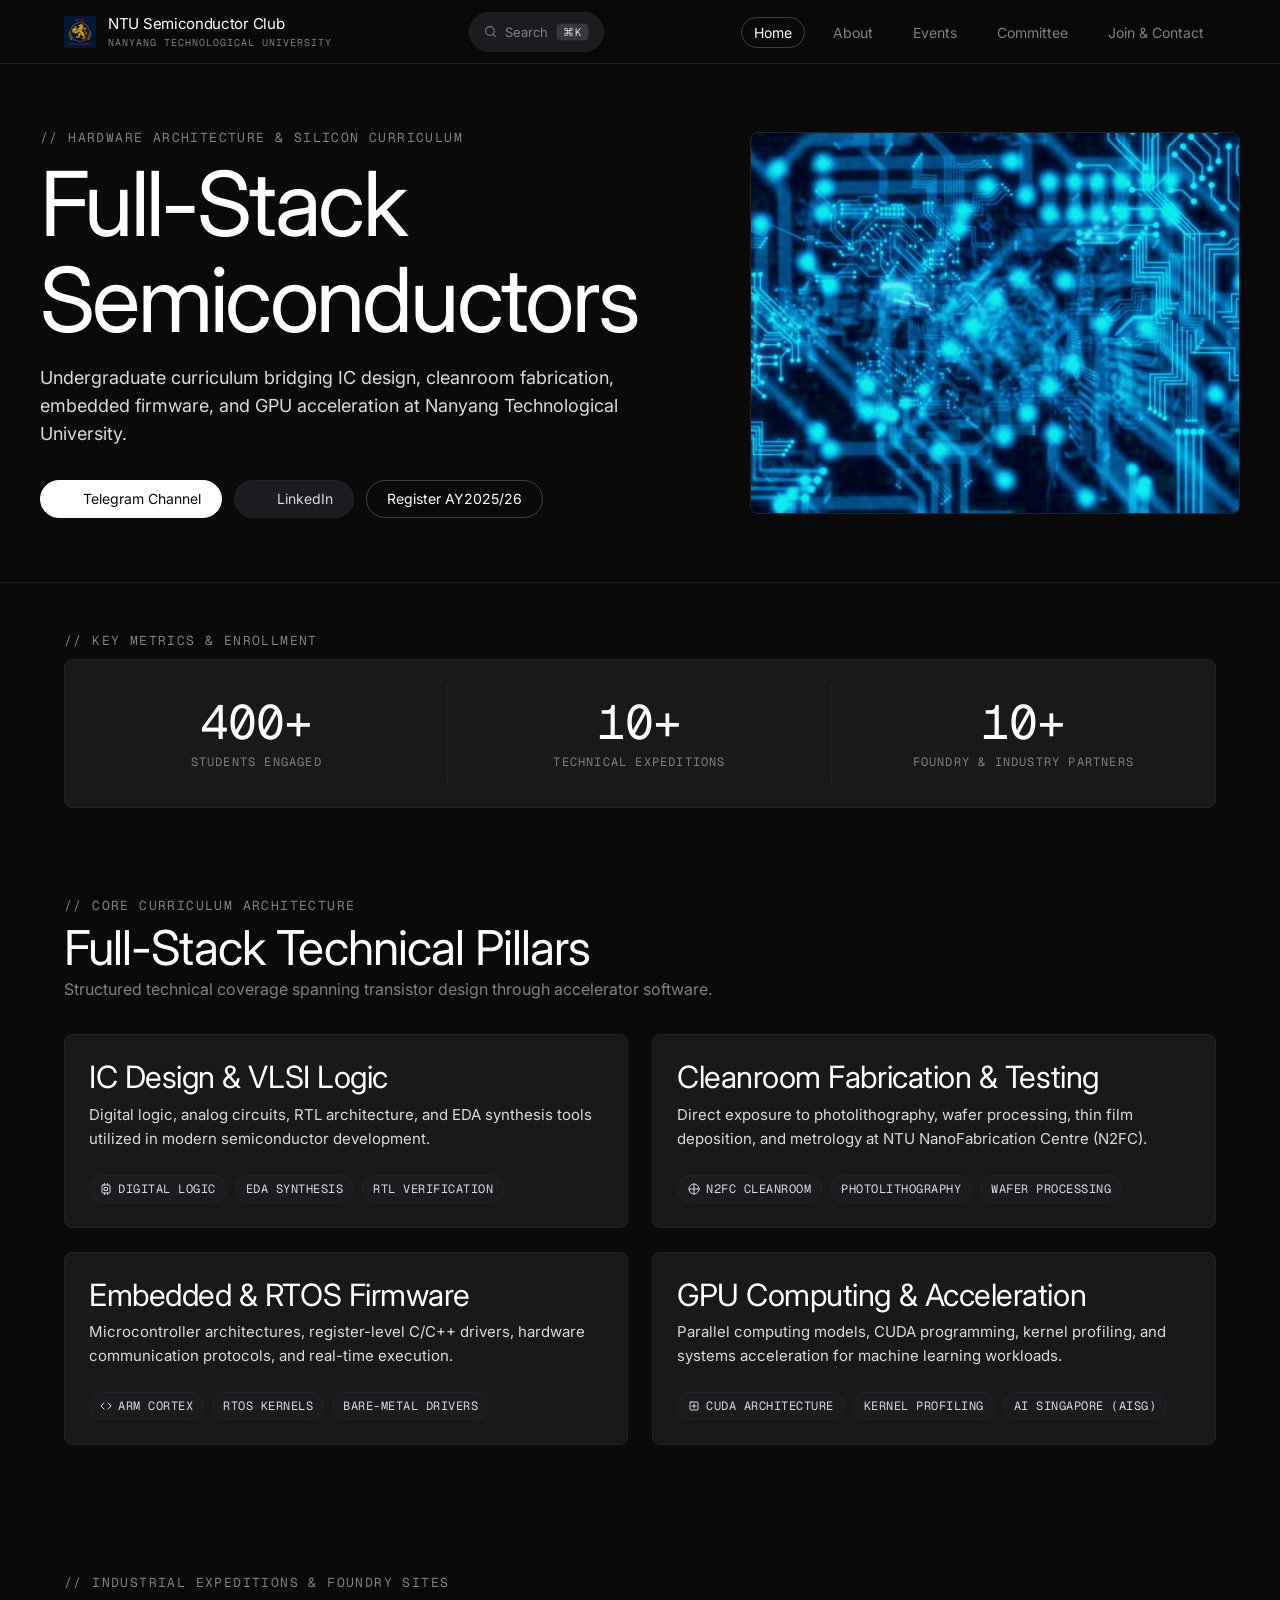
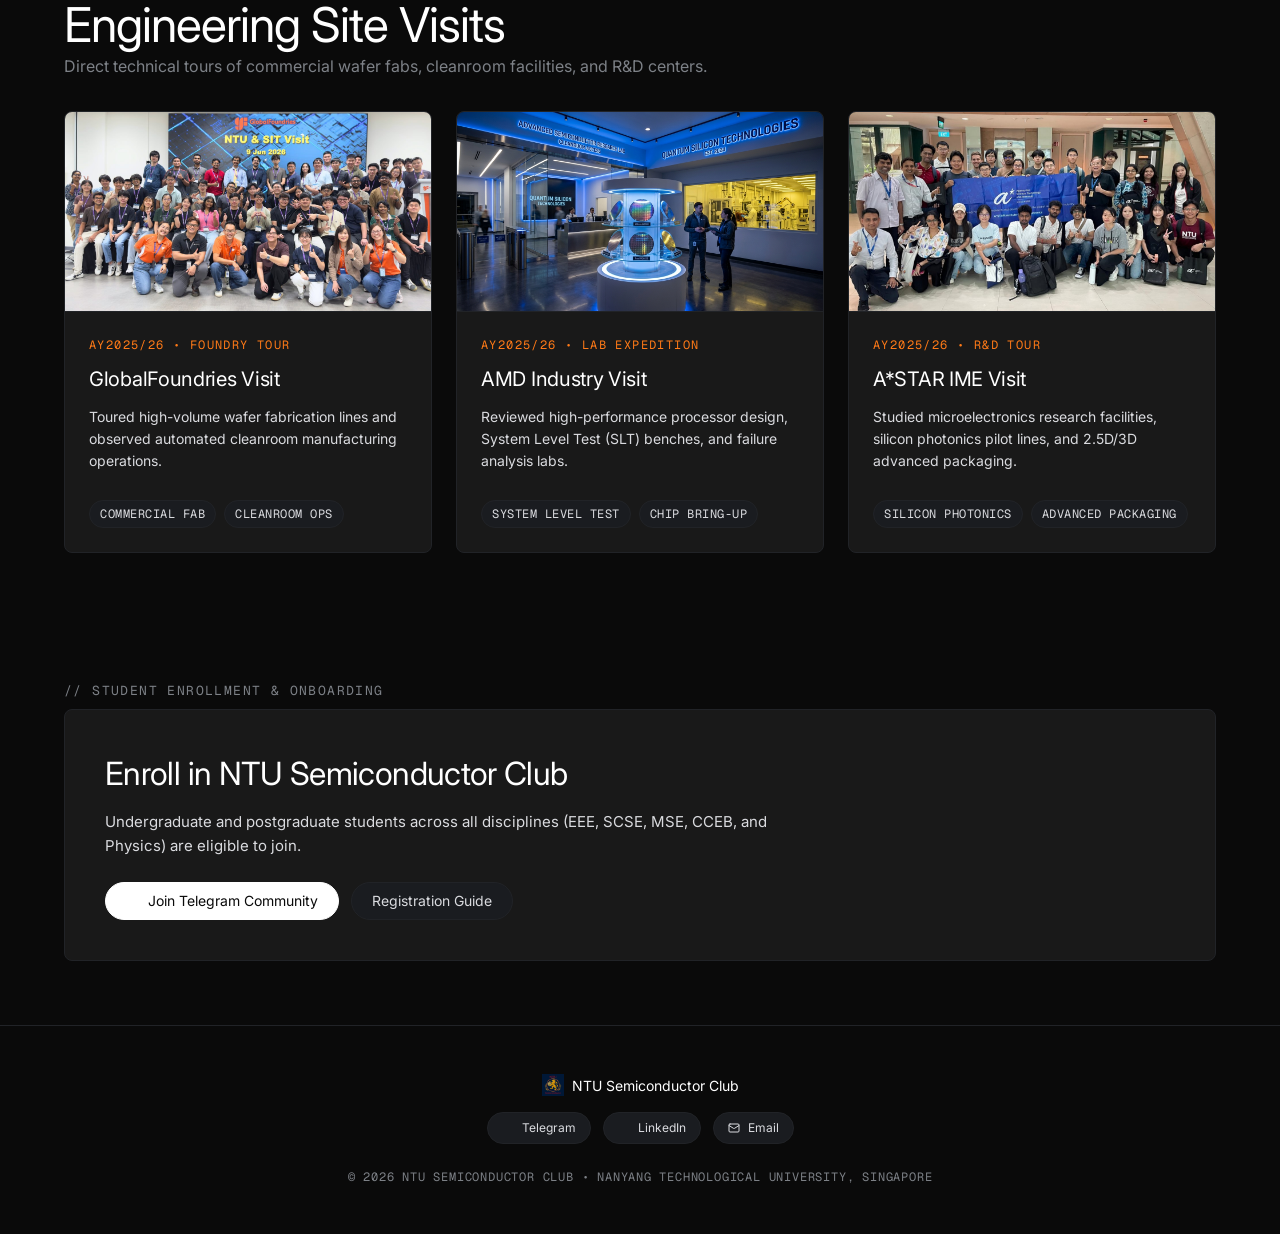
==== commit c5e4c718: "feat(mobile, seo): mobile touch ergonomics, responsive drawer, JSON-LD Schema.org, robots.txt, and u" ====
--- a/index.html
+++ b/index.html
@@ -3,13 +3,28 @@
 <head>
   <meta charset="utf-8">
   <meta name="viewport" content="width=device-width, initial-scale=1">
-  <title>NTU Semiconductor Club</title>
+  <title>NTU Semiconductor Club | Silicon IC Design, Cleanroom Fab &amp; GPU Education</title>
   <meta name="description" content="Undergraduate semiconductor curriculum bridging IC design, cleanroom fabrication, embedded firmware, and GPU acceleration at Nanyang Technological University.">
-  
-  <meta property="og:title" content="NTU Semiconductor Club">
-  <meta property="og:description" content="Undergraduate semiconductor curriculum bridging IC design, cleanroom fabrication, embedded firmware, and GPU acceleration at NTU.">
-  <meta property="og:image" content="images/hero.jpg">
+  <meta name="keywords" content="NTU Semiconductor Club, Nanyang Technological University, IC Design, VLSI, Cleanroom, Fabrication, N2FC, AMD Singapore, GlobalFoundries, A*STAR IME, CUDA, GPU acceleration, Embedded firmware, Microelectronics, Singapore">
+  <meta name="robots" content="index, follow, max-image-preview:large, max-snippet:-1, max-video-preview:-1">
+  <link rel="canonical" href="https://ntu-semiconductor-club.github.io/clubweb/index.html">
+
+  <!-- Open Graph -->
+  <meta property="og:site_name" content="NTU Semiconductor Club">
+  <meta property="og:locale" content="en_SG">
   <meta property="og:type" content="website">
+  <meta property="og:url" content="https://ntu-semiconductor-club.github.io/clubweb/index.html">
+  <meta property="og:title" content="NTU Semiconductor Club | Silicon IC Design, Cleanroom Fab &amp; GPU Education">
+  <meta property="og:description" content="Undergraduate semiconductor curriculum bridging IC design, cleanroom fabrication, embedded firmware, and GPU acceleration at Nanyang Technological University.">
+  <meta property="og:image" content="https://ntu-semiconductor-club.github.io/clubweb/images/hero.jpg">
+  <meta property="og:image:alt" content="NTU Semiconductor Club cleanroom and silicon engineering activities">
+
+  <!-- Twitter Cards -->
+  <meta name="twitter:card" content="summary_large_image">
+  <meta name="twitter:title" content="NTU Semiconductor Club | Silicon IC Design, Cleanroom Fab &amp; GPU Education">
+  <meta name="twitter:description" content="Undergraduate semiconductor curriculum bridging IC design, cleanroom fabrication, embedded firmware, and GPU acceleration at Nanyang Technological University.">
+  <meta name="twitter:image" content="https://ntu-semiconductor-club.github.io/clubweb/images/hero.jpg">
+  <meta name="twitter:image:alt" content="NTU Semiconductor Club cleanroom and silicon engineering activities">
 
   <!-- Favicon -->
   <link rel="icon" type="image/png" href="images/logo.png">
@@ -17,10 +32,42 @@
   <!-- Google Fonts: Inter (display/body) & Geist Mono (technical code eyebrows) -->
   <link rel="preconnect" href="https://fonts.googleapis.com">
   <link rel="preconnect" href="https://fonts.gstatic.com" crossorigin>
-  <link href="https://fonts.googleapis.com/css2?family=Geist+Mono:wght@400;500&family=Inter:wght@400;500&display=swap" rel="stylesheet">
+  <link href="https://fonts.googleapis.com/css2?family=Geist+Mono:wght@400;500&amp;family=Inter:wght@400;500&amp;display=swap" rel="stylesheet">
   
   <!-- Stylesheet -->
   <link rel="stylesheet" href="assets/css/main.css">
+
+  <!-- Schema.org Structured Data: EducationalOrganization -->
+  <script type="application/ld+json">
+  {
+    "@context": "https://schema.org",
+    "@type": "EducationalOrganization",
+    "name": "NTU Semiconductor Club",
+    "alternateName": "Nanyang Technological University Semiconductor Club",
+    "url": "https://ntu-semiconductor-club.github.io/clubweb/",
+    "logo": "https://ntu-semiconductor-club.github.io/clubweb/images/logo.png",
+    "image": "https://ntu-semiconductor-club.github.io/clubweb/images/hero.jpg",
+    "description": "Undergraduate semiconductor curriculum bridging IC design, cleanroom fabrication, embedded firmware, and GPU acceleration at Nanyang Technological University.",
+    "email": "mailto:ntu.semiconductor.club@ntu.edu.sg",
+    "address": {
+      "@type": "PostalAddress",
+      "streetAddress": "50 Nanyang Avenue",
+      "addressLocality": "Singapore",
+      "postalCode": "639798",
+      "addressCountry": "SG"
+    },
+    "parentOrganization": {
+      "@type": "CollegeOrUniversity",
+      "name": "Nanyang Technological University",
+      "url": "https://www.ntu.edu.sg"
+    },
+    "sameAs": [
+      "https://www.linkedin.com/company/ntu-semiconductor-club/",
+      "https://t.me/+Wsb5No5hvnxlMjRl",
+      "https://github.com/ntu-semiconductor-club"
+    ]
+  }
+  </script>
 </head>
 
 <body>
--- a/assets/css/main.css
+++ b/assets/css/main.css
@@ -88,6 +88,7 @@
   display: flex;
   flex-direction: column;
   overflow-x: hidden;
+  overflow-wrap: break-word;
 }
 
 #wrapper {
@@ -144,29 +145,29 @@
 
 /* display-xl: Hero scale */
 .display-xl, h1 {
-  font-size: clamp(40px, 7vw, 96px);
-  line-height: clamp(44px, 7.5vw, 96px);
+  font-size: clamp(32px, 7vw, 96px);
+  line-height: clamp(36px, 7.5vw, 96px);
   letter-spacing: -0.03em;
 }
 
 /* display-lg: Sub-hero */
 .display-lg {
-  font-size: clamp(34px, 5vw, 72px);
-  line-height: clamp(38px, 5.5vw, 72px);
+  font-size: clamp(28px, 5vw, 72px);
+  line-height: clamp(32px, 5.5vw, 72px);
   letter-spacing: -0.025em;
 }
 
 /* display-md: Section headers */
 .display-md, h2 {
-  font-size: clamp(28px, 3.8vw, 48px);
-  line-height: clamp(32px, 4.2vw, 48px);
+  font-size: clamp(24px, 3.8vw, 48px);
+  line-height: clamp(28px, 4.2vw, 48px);
   letter-spacing: -0.02em;
 }
 
 /* display-sm: Card clusters */
 .display-sm, h3 {
-  font-size: clamp(20px, 2.4vw, 32px);
-  line-height: clamp(26px, 2.8vw, 36px);
+  font-size: clamp(19px, 2.4vw, 32px);
+  line-height: clamp(25px, 2.8vw, 36px);
   letter-spacing: -0.015em;
 }
 
@@ -244,6 +245,13 @@
   transition: all 0.15s ease;
   white-space: nowrap;
   text-align: center;
+  max-width: 100%;
+}
+
+a[href^="mailto:"].btn {
+  white-space: normal;
+  word-break: break-all;
+  overflow-wrap: anywhere;
 }
 
 .btn:hover {
@@ -432,7 +440,9 @@
   display: inline-flex;
   align-items: center;
   gap: var(--spacing-sm);
-  padding: 6px 14px;
+  padding: 8px 14px;
+  min-height: 40px;
+  box-sizing: border-box;
   border-radius: var(--rounded-pill);
   background-color: var(--color-canvas-soft);
   border: 1px solid var(--color-hairline);
@@ -489,8 +499,10 @@
 
 .mobile-toggle {
   display: none;
-  width: 36px;
-  height: 36px;
+  width: 44px;
+  height: 44px;
+  min-width: 44px;
+  min-height: 44px;
   align-items: center;
   justify-content: center;
   background-color: var(--color-canvas-card);
@@ -498,11 +510,45 @@
   color: var(--color-body);
   border-radius: var(--rounded-pill);
   cursor: pointer;
+  transition: all 0.15s ease;
+  flex-shrink: 0;
+  padding: 0;
+}
+
+.mobile-toggle:hover {
+  color: var(--color-ink);
+  border-color: var(--color-border-pill);
+  background-color: var(--color-canvas-soft);
 }
 
 @media (max-width: 860px) {
   .mobile-toggle {
     display: inline-flex;
+    width: 44px;
+    height: 44px;
+    min-width: 44px;
+    min-height: 44px;
+  }
+
+  .btn {
+    min-height: 44px;
+    padding: 10px 20px;
+  }
+
+  .btn-sm {
+    min-height: 40px;
+    padding: 8px 16px;
+    font-size: 13px;
+  }
+
+  .filter-pill {
+    min-height: 42px;
+    padding: 9px 16px;
+  }
+
+  .nav-search-btn {
+    min-height: 40px;
+    padding: 8px 14px;
   }
 
   #nav ul {
@@ -511,11 +557,14 @@
     top: var(--nav-height);
     left: 0;
     right: 0;
-    background-color: var(--color-canvas);
+    background-color: rgba(10, 10, 10, 0.98);
+    backdrop-filter: blur(20px);
+    -webkit-backdrop-filter: blur(20px);
     border-bottom: 1px solid var(--color-hairline);
     flex-direction: column;
     padding: var(--spacing-lg);
     gap: var(--spacing-sm);
+    box-shadow: none !important;
   }
 
   #nav ul.show {
@@ -527,9 +576,13 @@
   }
 
   #nav ul li a {
-    display: block;
+    display: flex;
+    align-items: center;
     width: 100%;
-    padding: 10px 16px;
+    min-height: 44px;
+    padding: 12px 18px;
+    font-size: 15px;
+    border-radius: var(--rounded-pill);
   }
 }
 
@@ -1038,7 +1091,7 @@
   outline: none;
   color: var(--color-ink);
   font-family: var(--font-sans);
-  font-size: 15px;
+  font-size: 16px;
   font-weight: 400;
 }
 
@@ -1181,3 +1234,277 @@
   color: var(--color-mute);
   margin-top: var(--spacing-sm);
 }
+
+/* ==========================================================================
+   MOBILE UX & RESPONSIVE OPTIMIZATION (< 640px and < 480px)
+   WCAG 44x44px touch targets, iOS Safari zoom prevention, bottom sheets,
+   fluid typography, and edge-to-edge layout restraint.
+   ========================================================================== */
+
+@media (max-width: 640px) {
+  /* --- 1. Navigation Bar --- */
+  .nav-container {
+    padding: 0 16px;
+  }
+
+  .nav-search-btn {
+    width: 44px;
+    height: 44px;
+    min-width: 44px;
+    min-height: 44px;
+    padding: 0;
+    justify-content: center;
+    border-radius: var(--rounded-pill);
+    flex-shrink: 0;
+  }
+
+  .nav-search-text,
+  .nav-search-kbd {
+    display: none;
+  }
+
+  /* --- 2. Sections, Hero & Container Spacing --- */
+  .section {
+    padding: 40px 16px;
+  }
+
+  .hero {
+    padding: 40px 16px;
+  }
+
+  .hero-content p {
+    font-size: 16px;
+    line-height: 25px;
+    margin-bottom: var(--spacing-xl);
+  }
+
+  .card {
+    padding: 20px 16px;
+  }
+
+  .step-card {
+    padding: 20px 16px;
+  }
+
+  .person-card {
+    padding: 24px 16px;
+  }
+
+  .event-card-body {
+    padding: 20px 16px;
+  }
+
+  .featured-event-body {
+    padding: 20px 16px;
+  }
+
+  .featured-event-body h3 {
+    font-size: 22px;
+    line-height: 28px;
+    margin-bottom: var(--spacing-sm);
+  }
+
+  .stats-row {
+    padding: 16px 0;
+  }
+
+  .stat-item {
+    padding: 12px 16px;
+  }
+
+  /* --- 3. Touch Targets (WCAG 44x44px) --- */
+  .btn {
+    min-height: 44px;
+    padding: 10px 20px;
+    box-sizing: border-box;
+  }
+
+  .btn-sm {
+    min-height: 40px;
+    padding: 8px 16px;
+    font-size: 13px;
+    box-sizing: border-box;
+  }
+
+  .filter-pill {
+    padding: 10px 16px;
+    font-size: 13px;
+    min-height: 44px;
+    box-sizing: border-box;
+  }
+
+  .hero-actions .btn {
+    min-height: 44px;
+    padding: 10px 20px;
+  }
+
+  .footer-links .btn {
+    min-height: 40px;
+  }
+
+  .faq-trigger {
+    padding: 18px 0;
+    min-height: 48px;
+  }
+
+  /* --- 4. Popover Bottom Sheet Modal --- */
+  .popover-layer {
+    left: 16px !important;
+    right: 16px !important;
+    top: auto !important;
+    bottom: 24px !important;
+    width: auto !important;
+    max-width: none !important;
+    z-index: 2100;
+  }
+
+  /* --- 5. Inputs & Command Palette Modal --- */
+  .cmd-backdrop {
+    padding: 16px;
+    align-items: flex-start;
+  }
+
+  .cmd-dialog {
+    max-width: 100%;
+  }
+
+  .cmd-input {
+    font-size: 16px;
+  }
+
+  /* --- 6. Toast Notifications on Mobile --- */
+  #toast-container {
+    bottom: 16px;
+    right: 16px;
+    left: 16px;
+    align-items: center;
+  }
+
+  .toast {
+    max-width: 100%;
+    justify-content: center;
+  }
+
+  /* --- 7. Footer --- */
+  footer {
+    padding: 40px 16px;
+  }
+}
+
+@media (max-width: 480px) {
+  /* Hide verbose brand subtitle on narrow phone viewports */
+  .nav-brand-sub {
+    display: none;
+  }
+
+  .nav-brand-title {
+    font-size: 13.5px;
+    letter-spacing: -0.2px;
+  }
+
+  /* Full-width action pills for effortless mobile tapping */
+  .hero-actions {
+    flex-direction: column;
+    width: 100%;
+    gap: 10px;
+  }
+
+  .hero-actions .btn {
+    width: 100%;
+    justify-content: center;
+    min-height: 44px;
+  }
+
+  .btn {
+    white-space: normal;
+    word-break: break-word;
+    overflow-wrap: anywhere;
+  }
+
+  .btn-sm {
+    min-height: 40px;
+    padding: 8px 14px;
+    font-size: 12px;
+  }
+
+  .filter-bar {
+    gap: 8px;
+  }
+
+  .filter-pill {
+    min-height: 42px;
+    padding: 8px 14px;
+    font-size: 12px;
+  }
+
+  /* Fluid Display Typography with Word Wrapping Containment */
+  .display-xl, h1 {
+    font-size: clamp(28px, 8.5vw, 38px);
+    line-height: 1.15;
+    letter-spacing: -0.8px;
+    overflow-wrap: break-word;
+    word-break: break-word;
+  }
+
+  .display-lg {
+    font-size: 24px;
+    line-height: 30px;
+    letter-spacing: -0.5px;
+  }
+
+  .display-md, h2 {
+    font-size: 22px;
+    line-height: 28px;
+    letter-spacing: -0.4px;
+  }
+
+  .display-sm, h3 {
+    font-size: 18px;
+    line-height: 24px;
+  }
+
+  p, .card p, .featured-event-body p, .event-card-body p {
+    font-size: 14px;
+    line-height: 22px;
+    overflow-wrap: break-word;
+  }
+
+  .section {
+    padding: 32px 14px;
+  }
+
+  .hero {
+    padding: 32px 14px;
+  }
+
+  .card, .step-card, .person-card {
+    padding: 18px 14px;
+  }
+
+  .person-avatar {
+    width: 90px;
+    height: 90px;
+  }
+
+  .stat-number {
+    font-size: 30px;
+  }
+
+  .stat-label {
+    font-size: 11px;
+  }
+
+  .popover-layer {
+    left: 12px !important;
+    right: 12px !important;
+    width: auto !important;
+  }
+
+  .footer-links {
+    gap: 8px;
+  }
+
+  .footer-links .btn {
+    min-height: 40px;
+  }
+}
